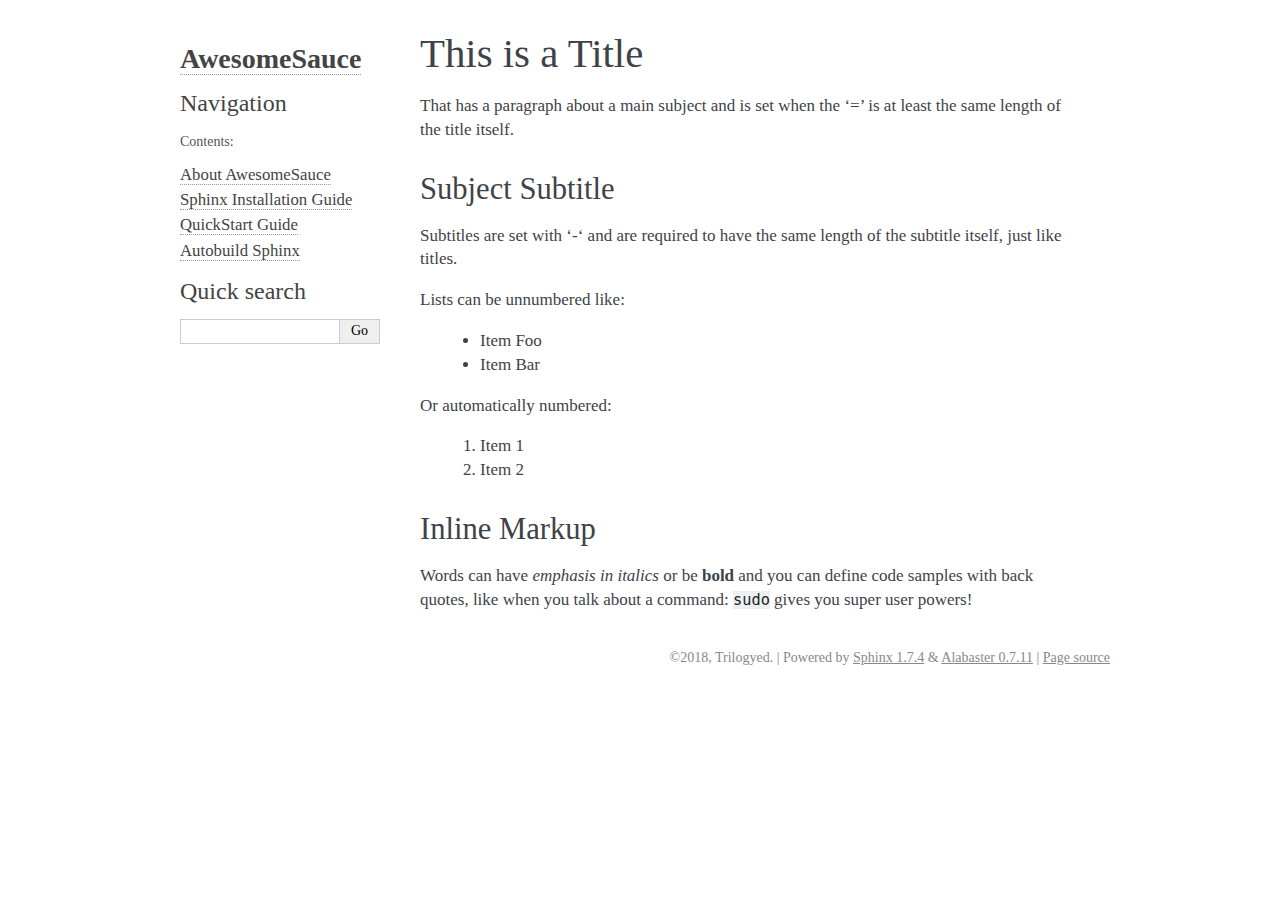
==== _build/html/example.html @ b3349e6d "Switched back to alabster theme" ====
<!DOCTYPE html PUBLIC "-//W3C//DTD XHTML 1.0 Transitional//EN"
  "http://www.w3.org/TR/xhtml1/DTD/xhtml1-transitional.dtd">

<html xmlns="http://www.w3.org/1999/xhtml">
  <head>
    <meta http-equiv="X-UA-Compatible" content="IE=Edge" />
    <meta http-equiv="Content-Type" content="text/html; charset=utf-8" />
    <title>This is a Title &#8212; AwesomeSauce 1.0.0 documentation</title>
    <link rel="stylesheet" href="_static/alabaster.css" type="text/css" />
    <link rel="stylesheet" href="_static/pygments.css" type="text/css" />
    <script type="text/javascript" src="_static/documentation_options.js"></script>
    <script type="text/javascript" src="_static/jquery.js"></script>
    <script type="text/javascript" src="_static/underscore.js"></script>
    <script type="text/javascript" src="_static/doctools.js"></script>
    <link rel="index" title="Index" href="genindex.html" />
    <link rel="search" title="Search" href="search.html" />
   
  <link rel="stylesheet" href="_static/custom.css" type="text/css" />
  
  
  <meta name="viewport" content="width=device-width, initial-scale=0.9, maximum-scale=0.9" />

  </head><body>
  

    <div class="document">
      <div class="documentwrapper">
        <div class="bodywrapper">
          

          <div class="body" role="main">
            
  <div class="section" id="this-is-a-title">
<h1>This is a Title<a class="headerlink" href="#this-is-a-title" title="Permalink to this headline">¶</a></h1>
<p>That has a paragraph about a main subject and is set when the ‘=’
is at least the same length of the title itself.</p>
<div class="section" id="subject-subtitle">
<h2>Subject Subtitle<a class="headerlink" href="#subject-subtitle" title="Permalink to this headline">¶</a></h2>
<p>Subtitles are set with ‘-‘ and are required to have the same length
of the subtitle itself, just like titles.</p>
<p>Lists can be unnumbered like:</p>
<blockquote>
<div><ul class="simple">
<li>Item Foo</li>
<li>Item Bar</li>
</ul>
</div></blockquote>
<p>Or automatically numbered:</p>
<blockquote>
<div><ol class="arabic simple">
<li>Item 1</li>
<li>Item 2</li>
</ol>
</div></blockquote>
</div>
<div class="section" id="inline-markup">
<h2>Inline Markup<a class="headerlink" href="#inline-markup" title="Permalink to this headline">¶</a></h2>
<p>Words can have <em>emphasis in italics</em> or be <strong>bold</strong> and you can define
code samples with back quotes, like when you talk about a command: <code class="docutils literal notranslate"><span class="pre">sudo</span></code>
gives you super user powers!</p>
</div>
</div>


          </div>
          
        </div>
      </div>
      <div class="sphinxsidebar" role="navigation" aria-label="main navigation">
        <div class="sphinxsidebarwrapper">
<h1 class="logo"><a href="index.html">AwesomeSauce</a></h1>








<h3>Navigation</h3>
<p class="caption"><span class="caption-text">Contents:</span></p>
<ul>
<li class="toctree-l1"><a class="reference internal" href="README.html">About AwesomeSauce</a></li>
<li class="toctree-l1"><a class="reference internal" href="usage/installation.html">Sphinx Installation Guide</a></li>
<li class="toctree-l1"><a class="reference internal" href="usage/quickstart.html">QuickStart Guide</a></li>
<li class="toctree-l1"><a class="reference internal" href="usage/autobuild.html">Autobuild Sphinx</a></li>
</ul>

<div class="relations">
<h3>Related Topics</h3>
<ul>
  <li><a href="index.html">Documentation overview</a><ul>
  </ul></li>
</ul>
</div>
<div id="searchbox" style="display: none" role="search">
  <h3>Quick search</h3>
    <div class="searchformwrapper">
    <form class="search" action="search.html" method="get">
      <input type="text" name="q" />
      <input type="submit" value="Go" />
      <input type="hidden" name="check_keywords" value="yes" />
      <input type="hidden" name="area" value="default" />
    </form>
    </div>
</div>
<script type="text/javascript">$('#searchbox').show(0);</script>
        </div>
      </div>
      <div class="clearer"></div>
    </div>
    <div class="footer">
      &copy;2018, Trilogyed.
      
      |
      Powered by <a href="http://sphinx-doc.org/">Sphinx 1.7.4</a>
      &amp; <a href="https://github.com/bitprophet/alabaster">Alabaster 0.7.11</a>
      
      |
      <a href="_sources/example.rst.txt"
          rel="nofollow">Page source</a>
    </div>

    

    
  </body>
</html>
---- _build/html/_static/alabaster.css ----
@import url("basic.css");

/* -- page layout ----------------------------------------------------------- */

body {
    font-family: Georgia, serif;
    font-size: 17px;
    background-color: #fff;
    color: #000;
    margin: 0;
    padding: 0;
}


div.document {
    width: 940px;
    margin: 30px auto 0 auto;
}

div.documentwrapper {
    float: left;
    width: 100%;
}

div.bodywrapper {
    margin: 0 0 0 220px;
}

div.sphinxsidebar {
    width: 220px;
    font-size: 14px;
    line-height: 1.5;
}

hr {
    border: 1px solid #B1B4B6;
}

div.body {
    background-color: #fff;
    color: #3E4349;
    padding: 0 30px 0 30px;
}

div.body > .section {
    text-align: left;
}

div.footer {
    width: 940px;
    margin: 20px auto 30px auto;
    font-size: 14px;
    color: #888;
    text-align: right;
}

div.footer a {
    color: #888;
}

p.caption {
    font-family: inherit;
    font-size: inherit;
}


div.relations {
    display: none;
}


div.sphinxsidebar a {
    color: #444;
    text-decoration: none;
    border-bottom: 1px dotted #999;
}

div.sphinxsidebar a:hover {
    border-bottom: 1px solid #999;
}

div.sphinxsidebarwrapper {
    padding: 18px 10px;
}

div.sphinxsidebarwrapper p.logo {
    padding: 0;
    margin: -10px 0 0 0px;
    text-align: center;
}

div.sphinxsidebarwrapper h1.logo {
    margin-top: -10px;
    text-align: center;
    margin-bottom: 5px;
    text-align: left;
}

div.sphinxsidebarwrapper h1.logo-name {
    margin-top: 0px;
}

div.sphinxsidebarwrapper p.blurb {
    margin-top: 0;
    font-style: normal;
}

div.sphinxsidebar h3,
div.sphinxsidebar h4 {
    font-family: Georgia, serif;
    color: #444;
    font-size: 24px;
    font-weight: normal;
    margin: 0 0 5px 0;
    padding: 0;
}

div.sphinxsidebar h4 {
    font-size: 20px;
}

div.sphinxsidebar h3 a {
    color: #444;
}

div.sphinxsidebar p.logo a,
div.sphinxsidebar h3 a,
div.sphinxsidebar p.logo a:hover,
div.sphinxsidebar h3 a:hover {
    border: none;
}

div.sphinxsidebar p {
    color: #555;
    margin: 10px 0;
}

div.sphinxsidebar ul {
    margin: 10px 0;
    padding: 0;
    color: #000;
}

div.sphinxsidebar ul li.toctree-l1 > a {
    font-size: 120%;
}

div.sphinxsidebar ul li.toctree-l2 > a {
    font-size: 110%;
}

div.sphinxsidebar input {
    border: 1px solid #CCC;
    font-family: Georgia, serif;
    font-size: 1em;
}

div.sphinxsidebar hr {
    border: none;
    height: 1px;
    color: #AAA;
    background: #AAA;

    text-align: left;
    margin-left: 0;
    width: 50%;
}

/* -- body styles ----------------------------------------------------------- */

a {
    color: #004B6B;
    text-decoration: underline;
}

a:hover {
    color: #6D4100;
    text-decoration: underline;
}

div.body h1,
div.body h2,
div.body h3,
div.body h4,
div.body h5,
div.body h6 {
    font-family: Georgia, serif;
    font-weight: normal;
    margin: 30px 0px 10px 0px;
    padding: 0;
}

div.body h1 { margin-top: 0; padding-top: 0; font-size: 240%; }
div.body h2 { font-size: 180%; }
div.body h3 { font-size: 150%; }
div.body h4 { font-size: 130%; }
div.body h5 { font-size: 100%; }
div.body h6 { font-size: 100%; }

a.headerlink {
    color: #DDD;
    padding: 0 4px;
    text-decoration: none;
}

a.headerlink:hover {
    color: #444;
    background: #EAEAEA;
}

div.body p, div.body dd, div.body li {
    line-height: 1.4em;
}

div.admonition {
    margin: 20px 0px;
    padding: 10px 30px;
    background-color: #EEE;
    border: 1px solid #CCC;
}

div.admonition tt.xref, div.admonition code.xref, div.admonition a tt {
    background-color: #FBFBFB;
    border-bottom: 1px solid #fafafa;
}

div.admonition p.admonition-title {
    font-family: Georgia, serif;
    font-weight: normal;
    font-size: 24px;
    margin: 0 0 10px 0;
    padding: 0;
    line-height: 1;
}

div.admonition p.last {
    margin-bottom: 0;
}

div.highlight {
    background-color: #fff;
}

dt:target, .highlight {
    background: #FAF3E8;
}

div.warning {
    background-color: #FCC;
    border: 1px solid #FAA;
}

div.danger {
    background-color: #FCC;
    border: 1px solid #FAA;
    -moz-box-shadow: 2px 2px 4px #D52C2C;
    -webkit-box-shadow: 2px 2px 4px #D52C2C;
    box-shadow: 2px 2px 4px #D52C2C;
}

div.error {
    background-color: #FCC;
    border: 1px solid #FAA;
    -moz-box-shadow: 2px 2px 4px #D52C2C;
    -webkit-box-shadow: 2px 2px 4px #D52C2C;
    box-shadow: 2px 2px 4px #D52C2C;
}

div.caution {
    background-color: #FCC;
    border: 1px solid #FAA;
}

div.attention {
    background-color: #FCC;
    border: 1px solid #FAA;
}

div.important {
    background-color: #EEE;
    border: 1px solid #CCC;
}

div.note {
    background-color: #EEE;
    border: 1px solid #CCC;
}

div.tip {
    background-color: #EEE;
    border: 1px solid #CCC;
}

div.hint {
    background-color: #EEE;
    border: 1px solid #CCC;
}

div.seealso {
    background-color: #EEE;
    border: 1px solid #CCC;
}

div.topic {
    background-color: #EEE;
}

p.admonition-title {
    display: inline;
}

p.admonition-title:after {
    content: ":";
}

pre, tt, code {
    font-family: 'Consolas', 'Menlo', 'Deja Vu Sans Mono', 'Bitstream Vera Sans Mono', monospace;
    font-size: 0.9em;
}

.hll {
    background-color: #FFC;
    margin: 0 -12px;
    padding: 0 12px;
    display: block;
}

img.screenshot {
}

tt.descname, tt.descclassname, code.descname, code.descclassname {
    font-size: 0.95em;
}

tt.descname, code.descname {
    padding-right: 0.08em;
}

img.screenshot {
    -moz-box-shadow: 2px 2px 4px #EEE;
    -webkit-box-shadow: 2px 2px 4px #EEE;
    box-shadow: 2px 2px 4px #EEE;
}

table.docutils {
    border: 1px solid #888;
    -moz-box-shadow: 2px 2px 4px #EEE;
    -webkit-box-shadow: 2px 2px 4px #EEE;
    box-shadow: 2px 2px 4px #EEE;
}

table.docutils td, table.docutils th {
    border: 1px solid #888;
    padding: 0.25em 0.7em;
}

table.field-list, table.footnote {
    border: none;
    -moz-box-shadow: none;
    -webkit-box-shadow: none;
    box-shadow: none;
}

table.footnote {
    margin: 15px 0;
    width: 100%;
    border: 1px solid #EEE;
    background: #FDFDFD;
    font-size: 0.9em;
}

table.footnote + table.footnote {
    margin-top: -15px;
    border-top: none;
}

table.field-list th {
    padding: 0 0.8em 0 0;
}

table.field-list td {
    padding: 0;
}

table.field-list p {
    margin-bottom: 0.8em;
}

/* Cloned from
 * https://github.com/sphinx-doc/sphinx/commit/ef60dbfce09286b20b7385333d63a60321784e68
 */
.field-name {
    -moz-hyphens: manual;
    -ms-hyphens: manual;
    -webkit-hyphens: manual;
    hyphens: manual;
}

table.footnote td.label {
    width: .1px;
    padding: 0.3em 0 0.3em 0.5em;
}

table.footnote td {
    padding: 0.3em 0.5em;
}

dl {
    margin: 0;
    padding: 0;
}

dl dd {
    margin-left: 30px;
}

blockquote {
    margin: 0 0 0 30px;
    padding: 0;
}

ul, ol {
    /* Matches the 30px from the narrow-screen "li > ul" selector below */
    margin: 10px 0 10px 30px;
    padding: 0;
}

pre {
    background: #EEE;
    padding: 7px 30px;
    margin: 15px 0px;
    line-height: 1.3em;
}

div.viewcode-block:target {
    background: #ffd;
}

dl pre, blockquote pre, li pre {
    margin-left: 0;
    padding-left: 30px;
}

tt, code {
    background-color: #ecf0f3;
    color: #222;
    /* padding: 1px 2px; */
}

tt.xref, code.xref, a tt {
    background-color: #FBFBFB;
    border-bottom: 1px solid #fff;
}

a.reference {
    text-decoration: none;
    border-bottom: 1px dotted #004B6B;
}

/* Don't put an underline on images */
a.image-reference, a.image-reference:hover {
    border-bottom: none;
}

a.reference:hover {
    border-bottom: 1px solid #6D4100;
}

a.footnote-reference {
    text-decoration: none;
    font-size: 0.7em;
    vertical-align: top;
    border-bottom: 1px dotted #004B6B;
}

a.footnote-reference:hover {
    border-bottom: 1px solid #6D4100;
}

a:hover tt, a:hover code {
    background: #EEE;
}


@media screen and (max-width: 870px) {

    div.sphinxsidebar {
    	display: none;
    }

    div.document {
       width: 100%;

    }

    div.documentwrapper {
    	margin-left: 0;
    	margin-top: 0;
    	margin-right: 0;
    	margin-bottom: 0;
    }

    div.bodywrapper {
    	margin-top: 0;
    	margin-right: 0;
    	margin-bottom: 0;
    	margin-left: 0;
    }

    ul {
    	margin-left: 0;
    }

	li > ul {
        /* Matches the 30px from the "ul, ol" selector above */
		margin-left: 30px;
	}

    .document {
    	width: auto;
    }

    .footer {
    	width: auto;
    }

    .bodywrapper {
    	margin: 0;
    }

    .footer {
    	width: auto;
    }

    .github {
        display: none;
    }



}



@media screen and (max-width: 875px) {

    body {
        margin: 0;
        padding: 20px 30px;
    }

    div.documentwrapper {
        float: none;
        background: #fff;
    }

    div.sphinxsidebar {
        display: block;
        float: none;
        width: 102.5%;
        margin: 50px -30px -20px -30px;
        padding: 10px 20px;
        background: #333;
        color: #FFF;
    }

    div.sphinxsidebar h3, div.sphinxsidebar h4, div.sphinxsidebar p,
    div.sphinxsidebar h3 a {
        color: #fff;
    }

    div.sphinxsidebar a {
        color: #AAA;
    }

    div.sphinxsidebar p.logo {
        display: none;
    }

    div.document {
        width: 100%;
        margin: 0;
    }

    div.footer {
        display: none;
    }

    div.bodywrapper {
        margin: 0;
    }

    div.body {
        min-height: 0;
        padding: 0;
    }

    .rtd_doc_footer {
        display: none;
    }

    .document {
        width: auto;
    }

    .footer {
        width: auto;
    }

    .footer {
        width: auto;
    }

    .github {
        display: none;
    }
}


/* misc. */

.revsys-inline {
    display: none!important;
}

/* Make nested-list/multi-paragraph items look better in Releases changelog
 * pages. Without this, docutils' magical list fuckery causes inconsistent
 * formatting between different release sub-lists.
 */
div#changelog > div.section > ul > li > p:only-child {
    margin-bottom: 0;
}

/* Hide fugly table cell borders in ..bibliography:: directive output */
table.docutils.citation, table.docutils.citation td, table.docutils.citation th {
  border: none;
  /* Below needed in some edge cases; if not applied, bottom shadows appear */
  -moz-box-shadow: none;
  -webkit-box-shadow: none;
  box-shadow: none;
}


/* relbar */

.related {
    line-height: 30px;
    width: 100%;
    font-size: 0.9rem;
}

.related.top {
    border-bottom: 1px solid #EEE;
    margin-bottom: 20px;
}

.related.bottom {
    border-top: 1px solid #EEE;
}

.related ul {
    padding: 0;
    margin: 0;
    list-style: none;
}

.related li {
    display: inline;
}

nav#rellinks {
    float: right;
}

nav#rellinks li+li:before {
    content: "|";
}

nav#breadcrumbs li+li:before {
    content: "\00BB";
}

/* Hide certain items when printing */
@media print {
    div.related {
        display: none;
    }
}
---- _build/html/_static/pygments.css ----
.highlight .hll { background-color: #ffffcc }
.highlight  { background: #eeffcc; }
.highlight .c { color: #408090; font-style: italic } /* Comment */
.highlight .err { border: 1px solid #FF0000 } /* Error */
.highlight .k { color: #007020; font-weight: bold } /* Keyword */
.highlight .o { color: #666666 } /* Operator */
.highlight .ch { color: #408090; font-style: italic } /* Comment.Hashbang */
.highlight .cm { color: #408090; font-style: italic } /* Comment.Multiline */
.highlight .cp { color: #007020 } /* Comment.Preproc */
.highlight .cpf { color: #408090; font-style: italic } /* Comment.PreprocFile */
.highlight .c1 { color: #408090; font-style: italic } /* Comment.Single */
.highlight .cs { color: #408090; background-color: #fff0f0 } /* Comment.Special */
.highlight .gd { color: #A00000 } /* Generic.Deleted */
.highlight .ge { font-style: italic } /* Generic.Emph */
.highlight .gr { color: #FF0000 } /* Generic.Error */
.highlight .gh { color: #000080; font-weight: bold } /* Generic.Heading */
.highlight .gi { color: #00A000 } /* Generic.Inserted */
.highlight .go { color: #333333 } /* Generic.Output */
.highlight .gp { color: #c65d09; font-weight: bold } /* Generic.Prompt */
.highlight .gs { font-weight: bold } /* Generic.Strong */
.highlight .gu { color: #800080; font-weight: bold } /* Generic.Subheading */
.highlight .gt { color: #0044DD } /* Generic.Traceback */
.highlight .kc { color: #007020; font-weight: bold } /* Keyword.Constant */
.highlight .kd { color: #007020; font-weight: bold } /* Keyword.Declaration */
.highlight .kn { color: #007020; font-weight: bold } /* Keyword.Namespace */
.highlight .kp { color: #007020 } /* Keyword.Pseudo */
.highlight .kr { color: #007020; font-weight: bold } /* Keyword.Reserved */
.highlight .kt { color: #902000 } /* Keyword.Type */
.highlight .m { color: #208050 } /* Literal.Number */
.highlight .s { color: #4070a0 } /* Literal.String */
.highlight .na { color: #4070a0 } /* Name.Attribute */
.highlight .nb { color: #007020 } /* Name.Builtin */
.highlight .nc { color: #0e84b5; font-weight: bold } /* Name.Class */
.highlight .no { color: #60add5 } /* Name.Constant */
.highlight .nd { color: #555555; font-weight: bold } /* Name.Decorator */
.highlight .ni { color: #d55537; font-weight: bold } /* Name.Entity */
.highlight .ne { color: #007020 } /* Name.Exception */
.highlight .nf { color: #06287e } /* Name.Function */
.highlight .nl { color: #002070; font-weight: bold } /* Name.Label */
.highlight .nn { color: #0e84b5; font-weight: bold } /* Name.Namespace */
.highlight .nt { color: #062873; font-weight: bold } /* Name.Tag */
.highlight .nv { color: #bb60d5 } /* Name.Variable */
.highlight .ow { color: #007020; font-weight: bold } /* Operator.Word */
.highlight .w { color: #bbbbbb } /* Text.Whitespace */
.highlight .mb { color: #208050 } /* Literal.Number.Bin */
.highlight .mf { color: #208050 } /* Literal.Number.Float */
.highlight .mh { color: #208050 } /* Literal.Number.Hex */
.highlight .mi { color: #208050 } /* Literal.Number.Integer */
.highlight .mo { color: #208050 } /* Literal.Number.Oct */
.highlight .sa { color: #4070a0 } /* Literal.String.Affix */
.highlight .sb { color: #4070a0 } /* Literal.String.Backtick */
.highlight .sc { color: #4070a0 } /* Literal.String.Char */
.highlight .dl { color: #4070a0 } /* Literal.String.Delimiter */
.highlight .sd { color: #4070a0; font-style: italic } /* Literal.String.Doc */
.highlight .s2 { color: #4070a0 } /* Literal.String.Double */
.highlight .se { color: #4070a0; font-weight: bold } /* Literal.String.Escape */
.highlight .sh { color: #4070a0 } /* Literal.String.Heredoc */
.highlight .si { color: #70a0d0; font-style: italic } /* Literal.String.Interpol */
.highlight .sx { color: #c65d09 } /* Literal.String.Other */
.highlight .sr { color: #235388 } /* Literal.String.Regex */
.highlight .s1 { color: #4070a0 } /* Literal.String.Single */
.highlight .ss { color: #517918 } /* Literal.String.Symbol */
.highlight .bp { color: #007020 } /* Name.Builtin.Pseudo */
.highlight .fm { color: #06287e } /* Name.Function.Magic */
.highlight .vc { color: #bb60d5 } /* Name.Variable.Class */
.highlight .vg { color: #bb60d5 } /* Name.Variable.Global */
.highlight .vi { color: #bb60d5 } /* Name.Variable.Instance */
.highlight .vm { color: #bb60d5 } /* Name.Variable.Magic */
.highlight .il { color: #208050 } /* Literal.Number.Integer.Long */
---- _build/html/_static/custom.css ----
/* This file intentionally left blank. */
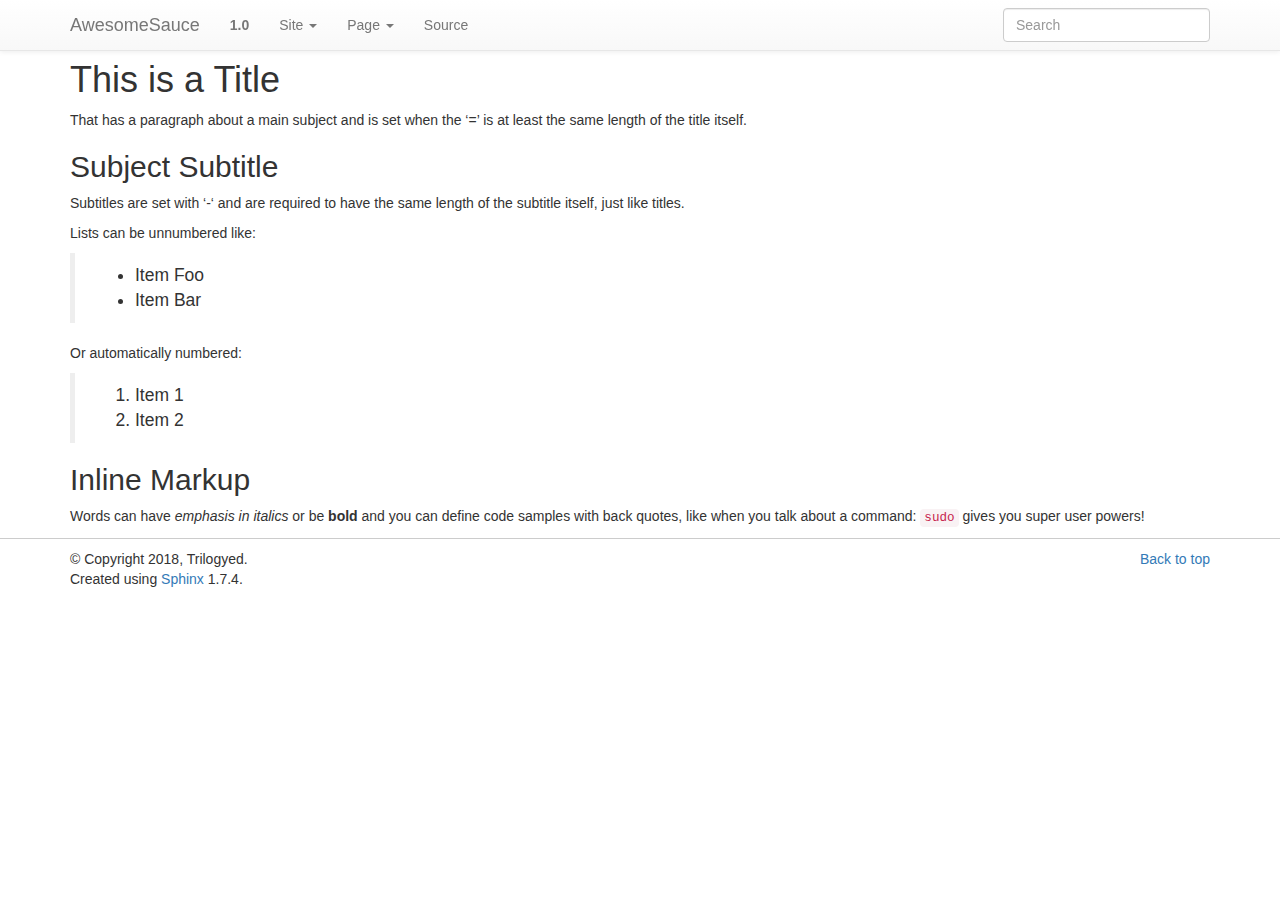
==== commit af9c4ce5: "Switched to bootstrap theme" ====
--- a/_build/html/example.html
+++ b/_build/html/example.html
@@ -1,36 +1,118 @@
-
-<!DOCTYPE html PUBLIC "-//W3C//DTD XHTML 1.0 Transitional//EN"
-  "http://www.w3.org/TR/xhtml1/DTD/xhtml1-transitional.dtd">
+<!DOCTYPE html>
 
 <html xmlns="http://www.w3.org/1999/xhtml">
   <head>
     <meta http-equiv="X-UA-Compatible" content="IE=Edge" />
     <meta http-equiv="Content-Type" content="text/html; charset=utf-8" />
     <title>This is a Title &#8212; AwesomeSauce 1.0.0 documentation</title>
-    <link rel="stylesheet" href="_static/alabaster.css" type="text/css" />
+    <link rel="stylesheet" href="_static/bootstrap-sphinx.css" type="text/css" />
     <link rel="stylesheet" href="_static/pygments.css" type="text/css" />
     <script type="text/javascript" src="_static/documentation_options.js"></script>
     <script type="text/javascript" src="_static/jquery.js"></script>
     <script type="text/javascript" src="_static/underscore.js"></script>
     <script type="text/javascript" src="_static/doctools.js"></script>
+    <script type="text/javascript" src="_static/js/jquery-1.11.0.min.js"></script>
+    <script type="text/javascript" src="_static/js/jquery-fix.js"></script>
+    <script type="text/javascript" src="_static/bootstrap-3.3.7/js/bootstrap.min.js"></script>
+    <script type="text/javascript" src="_static/bootstrap-sphinx.js"></script>
     <link rel="index" title="Index" href="genindex.html" />
     <link rel="search" title="Search" href="search.html" />
-   
-  <link rel="stylesheet" href="_static/custom.css" type="text/css" />
-  
-  
-  <meta name="viewport" content="width=device-width, initial-scale=0.9, maximum-scale=0.9" />
+<meta charset='utf-8'>
+<meta http-equiv='X-UA-Compatible' content='IE=edge,chrome=1'>
+<meta name='viewport' content='width=device-width, initial-scale=1.0, maximum-scale=1'>
+<meta name="apple-mobile-web-app-capable" content="yes">
 
   </head><body>
-  
 
-    <div class="document">
-      <div class="documentwrapper">
-        <div class="bodywrapper">
+  <div id="navbar" class="navbar navbar-default navbar-fixed-top">
+    <div class="container">
+      <div class="navbar-header">
+        <!-- .btn-navbar is used as the toggle for collapsed navbar content -->
+        <button type="button" class="navbar-toggle" data-toggle="collapse" data-target=".nav-collapse">
+          <span class="icon-bar"></span>
+          <span class="icon-bar"></span>
+          <span class="icon-bar"></span>
+        </button>
+        <a class="navbar-brand" href="index.html">
+          AwesomeSauce</a>
+        <span class="navbar-text navbar-version pull-left"><b>1.0</b></span>
+      </div>
+
+        <div class="collapse navbar-collapse nav-collapse">
+          <ul class="nav navbar-nav">
+            
+            
+              <li class="dropdown globaltoc-container">
+  <a role="button"
+     id="dLabelGlobalToc"
+     data-toggle="dropdown"
+     data-target="#"
+     href="index.html">Site <b class="caret"></b></a>
+  <ul class="dropdown-menu globaltoc"
+      role="menu"
+      aria-labelledby="dLabelGlobalToc"><p class="caption"><span class="caption-text">Contents:</span></p>
+<ul>
+<li class="toctree-l1"><a class="reference internal" href="README.html">About AwesomeSauce</a></li>
+<li class="toctree-l1"><a class="reference internal" href="usage/installation.html">Sphinx Installation Guide</a></li>
+<li class="toctree-l1"><a class="reference internal" href="usage/quickstart.html">QuickStart Guide</a></li>
+<li class="toctree-l1"><a class="reference internal" href="usage/autobuild.html">Autobuild Sphinx</a></li>
+</ul>
+</ul>
+</li>
+              
+                <li class="dropdown">
+  <a role="button"
+     id="dLabelLocalToc"
+     data-toggle="dropdown"
+     data-target="#"
+     href="#">Page <b class="caret"></b></a>
+  <ul class="dropdown-menu localtoc"
+      role="menu"
+      aria-labelledby="dLabelLocalToc"><ul>
+<li><a class="reference internal" href="#">This is a Title</a><ul>
+<li><a class="reference internal" href="#subject-subtitle">Subject Subtitle</a></li>
+<li><a class="reference internal" href="#inline-markup">Inline Markup</a></li>
+</ul>
+</li>
+</ul>
+</ul>
+</li>
+              
+            
+            
+              
+                
+              
+            
+            
+            
+            
+              <li class="hidden-sm">
+<div id="sourcelink">
+  <a href="_sources/example.rst.txt"
+     rel="nofollow">Source</a>
+</div></li>
+            
+          </ul>
+
           
+            
+<form class="navbar-form navbar-right" action="search.html" method="get">
+ <div class="form-group">
+  <input type="text" name="q" class="form-control" placeholder="Search" />
+ </div>
+  <input type="hidden" name="check_keywords" value="yes" />
+  <input type="hidden" name="area" value="default" />
+</form>
+          
+        </div>
+    </div>
+  </div>
 
-          <div class="body" role="main">
-            
+<div class="container">
+  <div class="row">
+    <div class="col-md-12 content">
+      
   <div class="section" id="this-is-a-title">
 <h1>This is a Title<a class="headerlink" href="#this-is-a-title" title="Permalink to this headline">¶</a></h1>
 <p>That has a paragraph about a main subject and is set when the ‘=’
@@ -63,67 +145,21 @@
 </div>
 
 
-          </div>
-          
-        </div>
-      </div>
-      <div class="sphinxsidebar" role="navigation" aria-label="main navigation">
-        <div class="sphinxsidebarwrapper">
-<h1 class="logo"><a href="index.html">AwesomeSauce</a></h1>
-
-
-
-
-
-
-
-
-<h3>Navigation</h3>
-<p class="caption"><span class="caption-text">Contents:</span></p>
-<ul>
-<li class="toctree-l1"><a class="reference internal" href="README.html">About AwesomeSauce</a></li>
-<li class="toctree-l1"><a class="reference internal" href="usage/installation.html">Sphinx Installation Guide</a></li>
-<li class="toctree-l1"><a class="reference internal" href="usage/quickstart.html">QuickStart Guide</a></li>
-<li class="toctree-l1"><a class="reference internal" href="usage/autobuild.html">Autobuild Sphinx</a></li>
-</ul>
-
-<div class="relations">
-<h3>Related Topics</h3>
-<ul>
-  <li><a href="index.html">Documentation overview</a><ul>
-  </ul></li>
-</ul>
+    </div>
+      
+  </div>
 </div>
-<div id="searchbox" style="display: none" role="search">
-  <h3>Quick search</h3>
-    <div class="searchformwrapper">
-    <form class="search" action="search.html" method="get">
-      <input type="text" name="q" />
-      <input type="submit" value="Go" />
-      <input type="hidden" name="check_keywords" value="yes" />
-      <input type="hidden" name="area" value="default" />
-    </form>
-    </div>
-</div>
-<script type="text/javascript">$('#searchbox').show(0);</script>
-        </div>
-      </div>
-      <div class="clearer"></div>
-    </div>
-    <div class="footer">
-      &copy;2018, Trilogyed.
+<footer class="footer">
+  <div class="container">
+    <p class="pull-right">
+      <a href="#">Back to top</a>
       
-      |
-      Powered by <a href="http://sphinx-doc.org/">Sphinx 1.7.4</a>
-      &amp; <a href="https://github.com/bitprophet/alabaster">Alabaster 0.7.11</a>
-      
-      |
-      <a href="_sources/example.rst.txt"
-          rel="nofollow">Page source</a>
-    </div>
-
-    
-
-    
+    </p>
+    <p>
+        &copy; Copyright 2018, Trilogyed.<br/>
+      Created using <a href="http://sphinx-doc.org/">Sphinx</a> 1.7.4.<br/>
+    </p>
+  </div>
+</footer>
   </body>
 </html>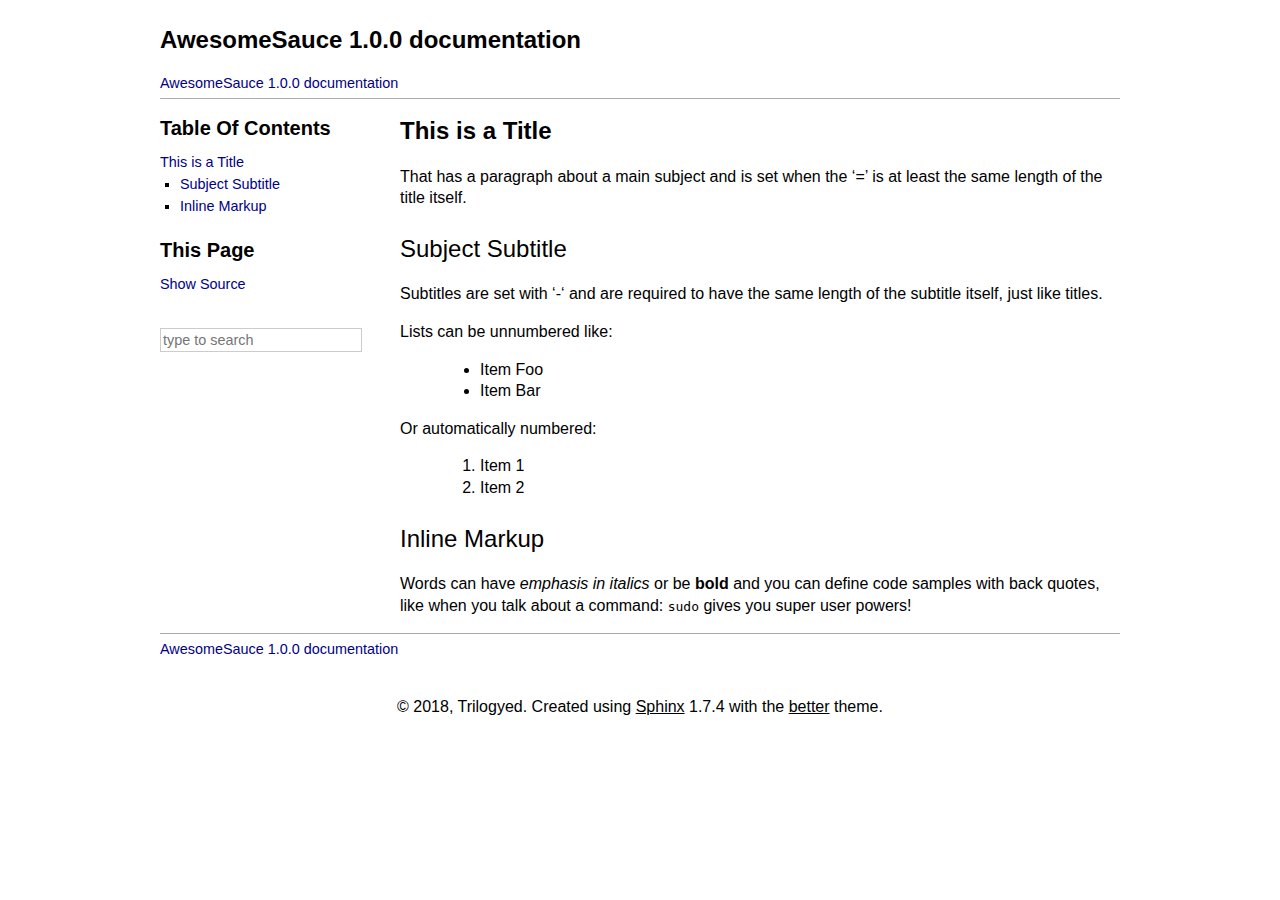
==== commit d9c88a2b: "Changed theme to Better-Sphinx-Theme" ====
--- a/_build/html/example.html
+++ b/_build/html/example.html
@@ -1,118 +1,42 @@
-<!DOCTYPE html>
+
+<!DOCTYPE html PUBLIC "-//W3C//DTD XHTML 1.0 Transitional//EN"
+  "http://www.w3.org/TR/xhtml1/DTD/xhtml1-transitional.dtd">
 
 <html xmlns="http://www.w3.org/1999/xhtml">
   <head>
     <meta http-equiv="X-UA-Compatible" content="IE=Edge" />
     <meta http-equiv="Content-Type" content="text/html; charset=utf-8" />
     <title>This is a Title &#8212; AwesomeSauce 1.0.0 documentation</title>
-    <link rel="stylesheet" href="_static/bootstrap-sphinx.css" type="text/css" />
+    <link rel="stylesheet" href="_static/better.css" type="text/css" />
     <link rel="stylesheet" href="_static/pygments.css" type="text/css" />
     <script type="text/javascript" src="_static/documentation_options.js"></script>
     <script type="text/javascript" src="_static/jquery.js"></script>
     <script type="text/javascript" src="_static/underscore.js"></script>
     <script type="text/javascript" src="_static/doctools.js"></script>
-    <script type="text/javascript" src="_static/js/jquery-1.11.0.min.js"></script>
-    <script type="text/javascript" src="_static/js/jquery-fix.js"></script>
-    <script type="text/javascript" src="_static/bootstrap-3.3.7/js/bootstrap.min.js"></script>
-    <script type="text/javascript" src="_static/bootstrap-sphinx.js"></script>
     <link rel="index" title="Index" href="genindex.html" />
     <link rel="search" title="Search" href="search.html" />
-<meta charset='utf-8'>
-<meta http-equiv='X-UA-Compatible' content='IE=edge,chrome=1'>
-<meta name='viewport' content='width=device-width, initial-scale=1.0, maximum-scale=1'>
-<meta name="apple-mobile-web-app-capable" content="yes">
+  <meta name="viewport" content="width=device-width, initial-scale=1, maximum-scale=1">
+  </head><body>
+    <header id="pageheader"><h1><a href="index.html ">
+        AwesomeSauce 1.0.0 documentation
+    </a></h1></header>
+  <div class="related top">
+  <nav id="rellinks">
+    <ul>
+    </ul>
+  </nav>
+  <nav id="breadcrumbs">
+    <ul>
+      <li><a href="index.html">AwesomeSauce 1.0.0 documentation</a></li> 
+    </ul>
+  </nav>
+  </div>  
 
-  </head><body>
-
-  <div id="navbar" class="navbar navbar-default navbar-fixed-top">
-    <div class="container">
-      <div class="navbar-header">
-        <!-- .btn-navbar is used as the toggle for collapsed navbar content -->
-        <button type="button" class="navbar-toggle" data-toggle="collapse" data-target=".nav-collapse">
-          <span class="icon-bar"></span>
-          <span class="icon-bar"></span>
-          <span class="icon-bar"></span>
-        </button>
-        <a class="navbar-brand" href="index.html">
-          AwesomeSauce</a>
-        <span class="navbar-text navbar-version pull-left"><b>1.0</b></span>
-      </div>
-
-        <div class="collapse navbar-collapse nav-collapse">
-          <ul class="nav navbar-nav">
+    <div class="document">
+      <div class="documentwrapper">
+        <div class="bodywrapper">
+          <div class="body" role="main">
             
-            
-              <li class="dropdown globaltoc-container">
-  <a role="button"
-     id="dLabelGlobalToc"
-     data-toggle="dropdown"
-     data-target="#"
-     href="index.html">Site <b class="caret"></b></a>
-  <ul class="dropdown-menu globaltoc"
-      role="menu"
-      aria-labelledby="dLabelGlobalToc"><p class="caption"><span class="caption-text">Contents:</span></p>
-<ul>
-<li class="toctree-l1"><a class="reference internal" href="README.html">About AwesomeSauce</a></li>
-<li class="toctree-l1"><a class="reference internal" href="usage/installation.html">Sphinx Installation Guide</a></li>
-<li class="toctree-l1"><a class="reference internal" href="usage/quickstart.html">QuickStart Guide</a></li>
-<li class="toctree-l1"><a class="reference internal" href="usage/autobuild.html">Autobuild Sphinx</a></li>
-</ul>
-</ul>
-</li>
-              
-                <li class="dropdown">
-  <a role="button"
-     id="dLabelLocalToc"
-     data-toggle="dropdown"
-     data-target="#"
-     href="#">Page <b class="caret"></b></a>
-  <ul class="dropdown-menu localtoc"
-      role="menu"
-      aria-labelledby="dLabelLocalToc"><ul>
-<li><a class="reference internal" href="#">This is a Title</a><ul>
-<li><a class="reference internal" href="#subject-subtitle">Subject Subtitle</a></li>
-<li><a class="reference internal" href="#inline-markup">Inline Markup</a></li>
-</ul>
-</li>
-</ul>
-</ul>
-</li>
-              
-            
-            
-              
-                
-              
-            
-            
-            
-            
-              <li class="hidden-sm">
-<div id="sourcelink">
-  <a href="_sources/example.rst.txt"
-     rel="nofollow">Source</a>
-</div></li>
-            
-          </ul>
-
-          
-            
-<form class="navbar-form navbar-right" action="search.html" method="get">
- <div class="form-group">
-  <input type="text" name="q" class="form-control" placeholder="Search" />
- </div>
-  <input type="hidden" name="check_keywords" value="yes" />
-  <input type="hidden" name="area" value="default" />
-</form>
-          
-        </div>
-    </div>
-  </div>
-
-<div class="container">
-  <div class="row">
-    <div class="col-md-12 content">
-      
   <div class="section" id="this-is-a-title">
 <h1>This is a Title<a class="headerlink" href="#this-is-a-title" title="Permalink to this headline">¶</a></h1>
 <p>That has a paragraph about a main subject and is set when the ‘=’
@@ -145,21 +69,57 @@
 </div>
 
 
+          </div>
+        </div>
+      </div>
+      <div class="sphinxsidebar" role="navigation" aria-label="main navigation">
+        <div class="sphinxsidebarwrapper">
+  <h3><a href="index.html">Table Of Contents</a></h3>
+  <ul>
+<li><a class="reference internal" href="#">This is a Title</a><ul>
+<li><a class="reference internal" href="#subject-subtitle">Subject Subtitle</a></li>
+<li><a class="reference internal" href="#inline-markup">Inline Markup</a></li>
+</ul>
+</li>
+</ul>
+
+  <div role="note" aria-label="source link">
+    <h3>This Page</h3>
+    <ul class="this-page-menu">
+      <li><a href="_sources/example.rst.txt"
+            rel="nofollow">Show Source</a></li>
+    </ul>
+   </div>
+<form class="search" action="search.html" method="get">
+  <input type="text" name="q"
+   placeholder="type to search" />
+  <input type="hidden" name="check_keywords" value="yes" />
+  <input type="hidden" name="area" value="default" />
+</form>
+<script type="text/javascript">$('#searchbox').show(0);</script>
+        </div>
+      </div>
+      <div class="clearer"></div>
     </div>
-      
+  <div class="related bottom">
+  <nav id="rellinks">
+    <ul>
+    </ul>
+  </nav>
+  <nav id="breadcrumbs">
+    <ul>
+      <li><a href="index.html">AwesomeSauce 1.0.0 documentation</a></li> 
+    </ul>
+  </nav>
   </div>
-</div>
-<footer class="footer">
-  <div class="container">
-    <p class="pull-right">
-      <a href="#">Back to top</a>
-      
-    </p>
-    <p>
-        &copy; Copyright 2018, Trilogyed.<br/>
-      Created using <a href="http://sphinx-doc.org/">Sphinx</a> 1.7.4.<br/>
-    </p>
-  </div>
-</footer>
+  <footer id="pagefooter">&copy; 2018, Trilogyed.
+      Created using <a href="http://sphinx-doc.org/">Sphinx</a>
+      1.7.4
+        with the <a href="http://github.com/irskep/sphinx-better-theme">
+          better</a> theme.
+
+  </footer>
+
+  
   </body>
 </html>--- a/_build/html/_static/better.css
+++ b/_build/html/_static/better.css
@@ -0,0 +1,314 @@
+@import url("better_basic.css");
+
+
+
+
+/* main styles */
+
+body {
+    font-family: "Helvetica Neue", Helvetica, Arial, sans-serif;
+    font-size: 100%;
+    color: #000000;
+    margin: 0;
+    padding: 0;
+    line-height: 135%;
+}
+
+a {
+    color: #008;
+    text-decoration: none;
+}
+
+a:visited {
+    color: #208;
+    text-decoration: none;
+}
+
+a:hover {
+    text-decoration: underline;
+}
+
+a.toc-backref {
+    color: #000000;
+}
+
+p {
+    margin: 1rem 0;
+}
+
+h1, h2, h3, h4, h5, h6 {
+    margin-top: 1em;
+    margin-bottom: 0.5em;
+    color: #000000;
+    line-height: 135%;
+}
+
+.body .section:first-child > :first-child,
+.sphinxsidebarwrapper > :first-child,
+.sphinxsidebar .search:first-child
+{
+    margin-top: 1rem;
+}
+
+h1 { font-size: 1.5rem; font-weight: bold; }
+h2 { font-size: 1.5rem; font-weight: normal; }
+h3 { font-size: 1.25rem; font-weight: bold; }
+h4 { font-size: 1.25rem; font-weight: normal; }
+h5 { font-size: 1rem; font-weight: bold; }
+h6 { font-size: 1rem; font-weight: normal; }
+
+/* page-level layout of containers */
+
+header#pageheader, footer#pagefooter, .related, .document {
+    width: 100%;
+    max-width: 60rem;
+    margin: auto;
+}
+
+.documentwrapper {
+    float: left;
+    width: 100%;
+}
+
+.bodywrapper {
+    margin: 0 0 0 15rem;
+}
+
+footer#pagefooter, footer#pagefooter a {
+    color: #000000;
+}
+
+
+footer#pagefooter {
+    padding-top: 2rem;
+    padding-bottom: 2rem;
+    text-align: center;
+}
+
+footer#pagefooter a {
+    text-decoration: underline;
+}
+
+/* header styles */
+
+body > header h1 a, body > header h1 a:visited {
+    color: #000000;
+}
+
+a.headerlink {
+    font-size: 0.8em;
+    padding: 0 4px 0 4px;
+    text-decoration: none;
+}
+
+/* code styles */
+
+pre, tt {
+    background-color: #eee;
+    color: #333;
+}
+
+pre {
+    font-family: Monaco, Consolas, "Lucida Console", monospace;
+    margin: 1rem -5px;
+    padding: 5px;
+    border-left: none;
+    border-right: none;
+    font-size: 0.8rem;
+    line-height: 1rem;
+}
+
+tt {
+    padding: 0 1px 0 1px;
+    font-family: Consolas, Monaco, monospace;
+}
+
+/* API doc styles */
+
+dl.function,
+dl.class,
+dl.method,
+dl.attribute,
+dl.data,
+dl.classmethod {
+    margin-bottom: 2rem;
+}
+
+/* relbar */
+
+.related {
+    line-height: 30px;
+    width: 100%;
+    font-size: 0.9rem;
+}
+
+.related.top {
+    border-bottom: 1px solid #aaa;
+}
+
+.related.bottom {
+    border-top: 1px solid #aaa;
+}
+
+.related ul {
+    padding: 0;
+    margin: 0;
+    list-style: none;
+}
+
+.related li {
+    display: inline;
+}
+
+nav#rellinks {
+    float: right;
+}
+
+nav#rellinks li+li:before {
+    content: "|";
+}
+
+nav#breadcrumbs li+li:before {
+    content: "\00BB";
+}
+
+/* sidebar */
+
+.sphinxsidebarwrapper {
+    padding: 0 1rem 0 0;
+}
+
+.sphinxsidebar {
+    width: 15rem;
+    margin-left: -100%;
+    font-size: 0.9rem;
+    float: left;
+}
+
+.sphinxsidebar h3 a {
+    color: #000000;
+}
+
+.sphinxsidebar p.topless {
+    margin: 5px 10px 10px 10px;
+}
+
+.sphinxsidebar ul {
+    margin: 0;
+    padding: 0;
+    margin-bottom: 1rem;
+    list-style: none;
+}
+
+.sphinxsidebar ul ul,
+.sphinxsidebar ul.want-points {
+    margin-left: 20px;
+    list-style: square;
+}
+
+.sphinxsidebar ul ul {
+    margin-top: 0;
+    margin-bottom: 0;
+}
+
+.sphinxsidebar input {
+    box-sizing: border-box;
+    -moz-box-sizing: border-box;
+    -webkit-box-sizing: border-box;
+    height: 1.5rem;
+    font-size: 0.9rem;
+    margin: 0;
+
+    background-color: white;
+    border: 1px solid #ccc;
+    color: #555;
+}
+
+.sphinxsidebar .search {
+    margin-top: 2rem;
+}
+
+.sphinxsidebar .search input[type=text] {
+    width: 90%;
+    display: inline-block;
+}
+
+.sphinxsidebar .search input[type=submit] {
+    width: 4rem;
+    display: inline-block;
+}
+
+/* paragraph-level markup */
+
+.admonition p.admonition-title + p {
+    display: inline;
+}
+
+.admonition p {
+    margin-bottom: 5px;
+}
+
+.admonition pre {
+    margin-bottom: 5px;
+}
+
+.admonition ul, .admonition ol {
+    margin-bottom: 5px;
+}
+
+p.admonition-title {
+    display: inline;
+    margin-right: 0;
+}
+
+p.admonition-title:after {
+    content: ":";
+}
+
+.note {
+    background-color: #eee;
+    border: 1px solid #ccc;
+}
+
+.seealso {
+    background-color: #ffc;
+    border: 1px solid #ff6;
+}
+
+.topic {
+    background-color: #eee;
+}
+
+.warning {
+    background-color: #ffe4e4;
+    border: 1px solid #f66;
+}
+
+.warning tt {
+    background: #efc2c2;
+}
+
+.note tt {
+    background: #d6d6d6;
+}
+
+.viewcode-block:target {
+    background-color: #f4debf;
+    border-top: 1px solid #ac9;
+    border-bottom: 1px solid #ac9;
+}
+
+/* responsive styles */
+
+@media (max-width: 820px) {
+    /* kill the sidebar */
+    .bodywrapper { margin: 0; }
+    .sphinxsidebar {
+        display: none;
+    }
+    header#pageheader, footer#pagefooter, .related, .document {
+        margin: 0 1rem;
+        width: calc(100% - 2rem);
+        width: -webkit-calc(100% - 2rem);
+    }
+}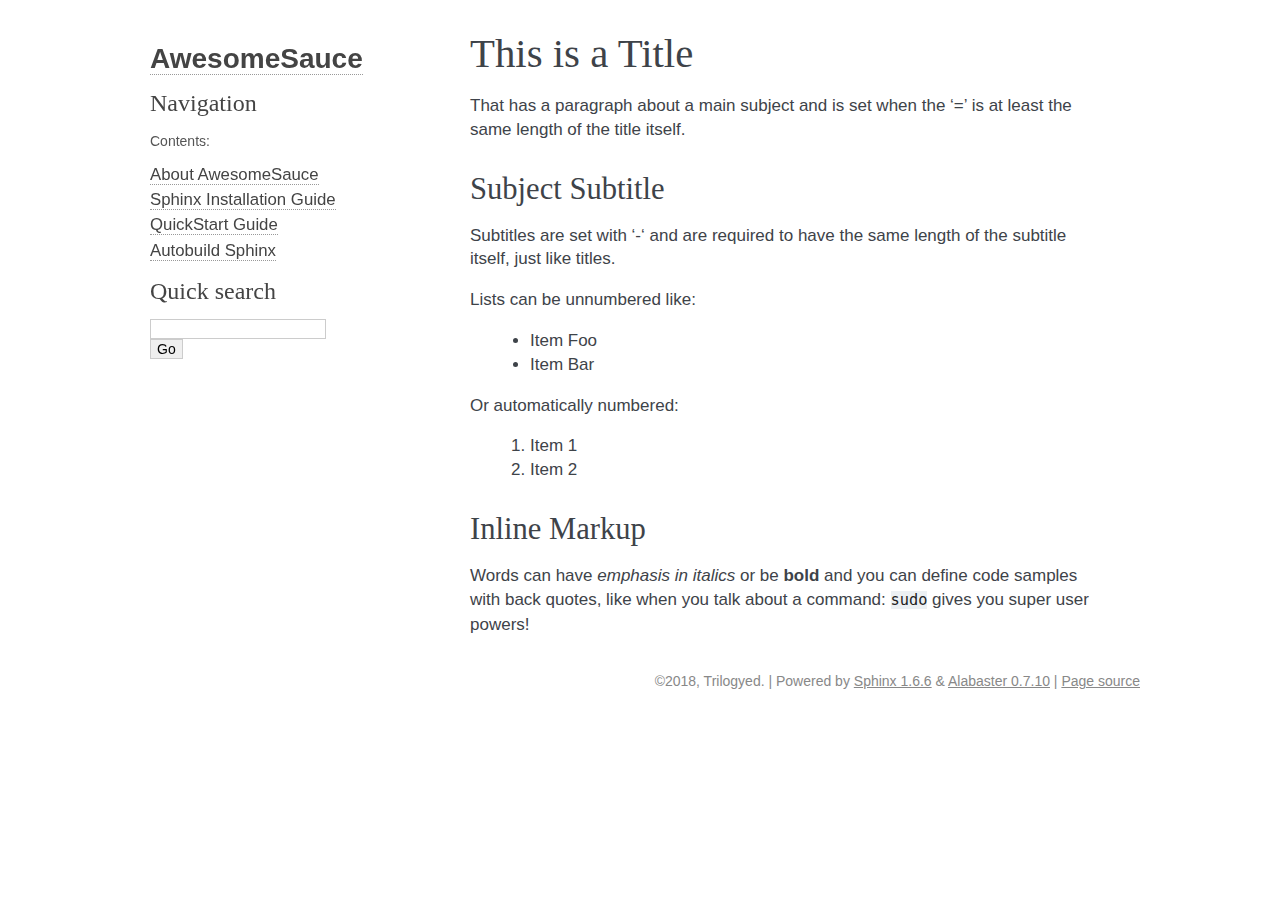
==== commit 0f418df5: "Updates theme to alabaster" ====
--- a/_build/html/example.html
+++ b/_build/html/example.html
@@ -4,35 +4,74 @@
 
 <html xmlns="http://www.w3.org/1999/xhtml">
   <head>
-    <meta http-equiv="X-UA-Compatible" content="IE=Edge" />
     <meta http-equiv="Content-Type" content="text/html; charset=utf-8" />
     <title>This is a Title &#8212; AwesomeSauce 1.0.0 documentation</title>
-    <link rel="stylesheet" href="_static/better.css" type="text/css" />
+    <link rel="stylesheet" href="_static/alabaster.css" type="text/css" />
     <link rel="stylesheet" href="_static/pygments.css" type="text/css" />
-    <script type="text/javascript" src="_static/documentation_options.js"></script>
+    <script type="text/javascript">
+      var DOCUMENTATION_OPTIONS = {
+        URL_ROOT:    './',
+        VERSION:     '1.0.0',
+        COLLAPSE_INDEX: false,
+        FILE_SUFFIX: '.html',
+        HAS_SOURCE:  true,
+        SOURCELINK_SUFFIX: '.txt'
+      };
+    </script>
     <script type="text/javascript" src="_static/jquery.js"></script>
     <script type="text/javascript" src="_static/underscore.js"></script>
     <script type="text/javascript" src="_static/doctools.js"></script>
     <link rel="index" title="Index" href="genindex.html" />
     <link rel="search" title="Search" href="search.html" />
-  <meta name="viewport" content="width=device-width, initial-scale=1, maximum-scale=1">
-  </head><body>
-    <header id="pageheader"><h1><a href="index.html ">
-        AwesomeSauce 1.0.0 documentation
-    </a></h1></header>
-  <div class="related top">
-  <nav id="rellinks">
-    <ul>
-    </ul>
-  </nav>
-  <nav id="breadcrumbs">
-    <ul>
-      <li><a href="index.html">AwesomeSauce 1.0.0 documentation</a></li> 
-    </ul>
-  </nav>
-  </div>  
+   
+  <link rel="stylesheet" href="_static/custom.css" type="text/css" />
+  
+  
+  <meta name="viewport" content="width=device-width, initial-scale=0.9, maximum-scale=0.9" />
 
-    <div class="document">
+  </head>
+  <body>
+  <div class="document">
+    
+      <div class="sphinxsidebar" role="navigation" aria-label="main navigation">
+        <div class="sphinxsidebarwrapper">
+<h1 class="logo"><a href="index.html">AwesomeSauce</a></h1>
+
+
+
+
+
+
+
+
+<h3>Navigation</h3>
+<p class="caption"><span class="caption-text">Contents:</span></p>
+<ul>
+<li class="toctree-l1"><a class="reference internal" href="README.html">About AwesomeSauce</a></li>
+<li class="toctree-l1"><a class="reference internal" href="usage/installation.html">Sphinx Installation Guide</a></li>
+<li class="toctree-l1"><a class="reference internal" href="usage/quickstart.html">QuickStart Guide</a></li>
+<li class="toctree-l1"><a class="reference internal" href="usage/autobuild.html">Autobuild Sphinx</a></li>
+</ul>
+
+<div class="relations">
+<h3>Related Topics</h3>
+<ul>
+  <li><a href="index.html">Documentation overview</a><ul>
+  </ul></li>
+</ul>
+</div>
+<div id="searchbox" style="display: none" role="search">
+  <h3>Quick search</h3>
+    <form class="search" action="search.html" method="get">
+      <div><input type="text" name="q" /></div>
+      <div><input type="submit" value="Go" /></div>
+      <input type="hidden" name="check_keywords" value="yes" />
+      <input type="hidden" name="area" value="default" />
+    </form>
+</div>
+<script type="text/javascript">$('#searchbox').show(0);</script>
+        </div>
+      </div>
       <div class="documentwrapper">
         <div class="bodywrapper">
           <div class="body" role="main">
@@ -63,7 +102,7 @@
 <div class="section" id="inline-markup">
 <h2>Inline Markup<a class="headerlink" href="#inline-markup" title="Permalink to this headline">¶</a></h2>
 <p>Words can have <em>emphasis in italics</em> or be <strong>bold</strong> and you can define
-code samples with back quotes, like when you talk about a command: <code class="docutils literal notranslate"><span class="pre">sudo</span></code>
+code samples with back quotes, like when you talk about a command: <code class="docutils literal"><span class="pre">sudo</span></code>
 gives you super user powers!</p>
 </div>
 </div>
@@ -72,54 +111,22 @@
           </div>
         </div>
       </div>
-      <div class="sphinxsidebar" role="navigation" aria-label="main navigation">
-        <div class="sphinxsidebarwrapper">
-  <h3><a href="index.html">Table Of Contents</a></h3>
-  <ul>
-<li><a class="reference internal" href="#">This is a Title</a><ul>
-<li><a class="reference internal" href="#subject-subtitle">Subject Subtitle</a></li>
-<li><a class="reference internal" href="#inline-markup">Inline Markup</a></li>
-</ul>
-</li>
-</ul>
+    <div class="clearer"></div>
+  </div>
+    <div class="footer">
+      &copy;2018, Trilogyed.
+      
+      |
+      Powered by <a href="http://sphinx-doc.org/">Sphinx 1.6.6</a>
+      &amp; <a href="https://github.com/bitprophet/alabaster">Alabaster 0.7.10</a>
+      
+      |
+      <a href="_sources/example.rst.txt"
+          rel="nofollow">Page source</a>
+    </div>
 
-  <div role="note" aria-label="source link">
-    <h3>This Page</h3>
-    <ul class="this-page-menu">
-      <li><a href="_sources/example.rst.txt"
-            rel="nofollow">Show Source</a></li>
-    </ul>
-   </div>
-<form class="search" action="search.html" method="get">
-  <input type="text" name="q"
-   placeholder="type to search" />
-  <input type="hidden" name="check_keywords" value="yes" />
-  <input type="hidden" name="area" value="default" />
-</form>
-<script type="text/javascript">$('#searchbox').show(0);</script>
-        </div>
-      </div>
-      <div class="clearer"></div>
-    </div>
-  <div class="related bottom">
-  <nav id="rellinks">
-    <ul>
-    </ul>
-  </nav>
-  <nav id="breadcrumbs">
-    <ul>
-      <li><a href="index.html">AwesomeSauce 1.0.0 documentation</a></li> 
-    </ul>
-  </nav>
-  </div>
-  <footer id="pagefooter">&copy; 2018, Trilogyed.
-      Created using <a href="http://sphinx-doc.org/">Sphinx</a>
-      1.7.4
-        with the <a href="http://github.com/irskep/sphinx-better-theme">
-          better</a> theme.
+    
 
-  </footer>
-
-  
+    
   </body>
 </html>--- a/_build/html/_static/alabaster.css
+++ b/_build/html/_static/alabaster.css
@@ -0,0 +1,699 @@
+
+
+
+
+
+
+
+
+
+
+
+
+
+
+
+
+
+
+
+
+
+
+
+
+
+
+
+
+
+
+
+
+
+
+
+
+
+
+
+
+
+
+
+
+
+
+
+
+
+
+
+
+@import url("basic.css");
+
+/* -- page layout ----------------------------------------------------------- */
+
+body {
+    font-family: Arial, Helvetica, sans-serif;
+    font-size: 17px;
+    background-color: #fff;
+    color: #000;
+    margin: 0;
+    padding: 0;
+}
+
+
+div.document {
+    width: 1000px;
+    margin: 30px auto 0 auto;
+}
+
+div.documentwrapper {
+    float: left;
+    width: 100%;
+}
+
+div.bodywrapper {
+    margin: 0 0 0 300px;
+}
+
+div.sphinxsidebar {
+    width: 300px;
+    font-size: 14px;
+    line-height: 1.5;
+}
+
+hr {
+    border: 1px solid #B1B4B6;
+}
+
+div.body {
+    background-color: #fff;
+    color: #3E4349;
+    padding: 0 30px 0 30px;
+}
+
+div.body > .section {
+    text-align: left;
+}
+
+div.footer {
+    width: 1000px;
+    margin: 20px auto 30px auto;
+    font-size: 14px;
+    color: #888;
+    text-align: right;
+}
+
+div.footer a {
+    color: #888;
+}
+
+p.caption {
+    font-family: inherit;
+    font-size: inherit;
+}
+
+
+div.relations {
+    display: none;
+}
+
+
+div.sphinxsidebar a {
+    color: #444;
+    text-decoration: none;
+    border-bottom: 1px dotted #999;
+}
+
+div.sphinxsidebar a:hover {
+    border-bottom: 1px solid #999;
+}
+
+div.sphinxsidebarwrapper {
+    padding: 18px 10px;
+}
+
+div.sphinxsidebarwrapper p.logo {
+    padding: 0;
+    margin: -10px 0 0 0px;
+    text-align: center;
+}
+
+div.sphinxsidebarwrapper h1.logo {
+    margin-top: -10px;
+    text-align: center;
+    margin-bottom: 5px;
+    text-align: left;
+}
+
+div.sphinxsidebarwrapper h1.logo-name {
+    margin-top: 0px;
+}
+
+div.sphinxsidebarwrapper p.blurb {
+    margin-top: 0;
+    font-style: normal;
+}
+
+div.sphinxsidebar h3,
+div.sphinxsidebar h4 {
+    font-family: 'Garamond', 'Georgia', serif;
+    color: #444;
+    font-size: 24px;
+    font-weight: normal;
+    margin: 0 0 5px 0;
+    padding: 0;
+}
+
+div.sphinxsidebar h4 {
+    font-size: 20px;
+}
+
+div.sphinxsidebar h3 a {
+    color: #444;
+}
+
+div.sphinxsidebar p.logo a,
+div.sphinxsidebar h3 a,
+div.sphinxsidebar p.logo a:hover,
+div.sphinxsidebar h3 a:hover {
+    border: none;
+}
+
+div.sphinxsidebar p {
+    color: #555;
+    margin: 10px 0;
+}
+
+div.sphinxsidebar ul {
+    margin: 10px 0;
+    padding: 0;
+    color: #000;
+}
+
+div.sphinxsidebar ul li.toctree-l1 > a {
+    font-size: 120%;
+}
+
+div.sphinxsidebar ul li.toctree-l2 > a {
+    font-size: 110%;
+}
+
+div.sphinxsidebar input {
+    border: 1px solid #CCC;
+    font-family: Arial, Helvetica, sans-serif;
+    font-size: 1em;
+}
+
+div.sphinxsidebar hr {
+    border: none;
+    height: 1px;
+    color: #AAA;
+    background: #AAA;
+
+    text-align: left;
+    margin-left: 0;
+    width: 50%;
+}
+
+/* -- body styles ----------------------------------------------------------- */
+
+a {
+    color: #004B6B;
+    text-decoration: underline;
+}
+
+a:hover {
+    color: #6D4100;
+    text-decoration: underline;
+}
+
+div.body h1,
+div.body h2,
+div.body h3,
+div.body h4,
+div.body h5,
+div.body h6 {
+    font-family: 'Garamond', 'Georgia', serif;
+    font-weight: normal;
+    margin: 30px 0px 10px 0px;
+    padding: 0;
+}
+
+div.body h1 { margin-top: 0; padding-top: 0; font-size: 240%; }
+div.body h2 { font-size: 180%; }
+div.body h3 { font-size: 150%; }
+div.body h4 { font-size: 130%; }
+div.body h5 { font-size: 100%; }
+div.body h6 { font-size: 100%; }
+
+a.headerlink {
+    color: #DDD;
+    padding: 0 4px;
+    text-decoration: none;
+}
+
+a.headerlink:hover {
+    color: #444;
+    background: #EAEAEA;
+}
+
+div.body p, div.body dd, div.body li {
+    line-height: 1.4em;
+}
+
+div.admonition {
+    margin: 20px 0px;
+    padding: 10px 30px;
+    background-color: #EEE;
+    border: 1px solid #CCC;
+}
+
+div.admonition tt.xref, div.admonition code.xref, div.admonition a tt {
+    background-color: #FBFBFB;
+    border-bottom: 1px solid #fafafa;
+}
+
+div.admonition p.admonition-title {
+    font-family: 'Garamond', 'Georgia', serif;
+    font-weight: normal;
+    font-size: 24px;
+    margin: 0 0 10px 0;
+    padding: 0;
+    line-height: 1;
+}
+
+div.admonition p.last {
+    margin-bottom: 0;
+}
+
+div.highlight {
+    background-color: #fff;
+}
+
+dt:target, .highlight {
+    background: #FAF3E8;
+}
+
+div.warning {
+    background-color: #FCC;
+    border: 1px solid #FAA;
+}
+
+div.danger {
+    background-color: #FCC;
+    border: 1px solid #FAA;
+    -moz-box-shadow: 2px 2px 4px #D52C2C;
+    -webkit-box-shadow: 2px 2px 4px #D52C2C;
+    box-shadow: 2px 2px 4px #D52C2C;
+}
+
+div.error {
+    background-color: #FCC;
+    border: 1px solid #FAA;
+    -moz-box-shadow: 2px 2px 4px #D52C2C;
+    -webkit-box-shadow: 2px 2px 4px #D52C2C;
+    box-shadow: 2px 2px 4px #D52C2C;
+}
+
+div.caution {
+    background-color: #FCC;
+    border: 1px solid #FAA;
+}
+
+div.attention {
+    background-color: #FCC;
+    border: 1px solid #FAA;
+}
+
+div.important {
+    background-color: #EEE;
+    border: 1px solid #CCC;
+}
+
+div.note {
+    background-color: #EEE;
+    border: 1px solid #CCC;
+}
+
+div.tip {
+    background-color: #EEE;
+    border: 1px solid #CCC;
+}
+
+div.hint {
+    background-color: #EEE;
+    border: 1px solid #CCC;
+}
+
+div.seealso {
+    background-color: #EEE;
+    border: 1px solid #CCC;
+}
+
+div.topic {
+    background-color: #EEE;
+}
+
+p.admonition-title {
+    display: inline;
+}
+
+p.admonition-title:after {
+    content: ":";
+}
+
+pre, tt, code {
+    font-family: 'Consolas', 'Menlo', 'Deja Vu Sans Mono', 'Bitstream Vera Sans Mono', monospace;
+    font-size: 0.9em;
+}
+
+.hll {
+    background-color: #FFC;
+    margin: 0 -12px;
+    padding: 0 12px;
+    display: block;
+}
+
+img.screenshot {
+}
+
+tt.descname, tt.descclassname, code.descname, code.descclassname {
+    font-size: 0.95em;
+}
+
+tt.descname, code.descname {
+    padding-right: 0.08em;
+}
+
+img.screenshot {
+    -moz-box-shadow: 2px 2px 4px #EEE;
+    -webkit-box-shadow: 2px 2px 4px #EEE;
+    box-shadow: 2px 2px 4px #EEE;
+}
+
+table.docutils {
+    border: 1px solid #888;
+    -moz-box-shadow: 2px 2px 4px #EEE;
+    -webkit-box-shadow: 2px 2px 4px #EEE;
+    box-shadow: 2px 2px 4px #EEE;
+}
+
+table.docutils td, table.docutils th {
+    border: 1px solid #888;
+    padding: 0.25em 0.7em;
+}
+
+table.field-list, table.footnote {
+    border: none;
+    -moz-box-shadow: none;
+    -webkit-box-shadow: none;
+    box-shadow: none;
+}
+
+table.footnote {
+    margin: 15px 0;
+    width: 100%;
+    border: 1px solid #EEE;
+    background: #FDFDFD;
+    font-size: 0.9em;
+}
+
+table.footnote + table.footnote {
+    margin-top: -15px;
+    border-top: none;
+}
+
+table.field-list th {
+    padding: 0 0.8em 0 0;
+}
+
+table.field-list td {
+    padding: 0;
+}
+
+table.field-list p {
+    margin-bottom: 0.8em;
+}
+
+/* Cloned from
+ * https://github.com/sphinx-doc/sphinx/commit/ef60dbfce09286b20b7385333d63a60321784e68
+ */
+.field-name {
+    -moz-hyphens: manual;
+    -ms-hyphens: manual;
+    -webkit-hyphens: manual;
+    hyphens: manual;
+}
+
+table.footnote td.label {
+    width: .1px;
+    padding: 0.3em 0 0.3em 0.5em;
+}
+
+table.footnote td {
+    padding: 0.3em 0.5em;
+}
+
+dl {
+    margin: 0;
+    padding: 0;
+}
+
+dl dd {
+    margin-left: 30px;
+}
+
+blockquote {
+    margin: 0 0 0 30px;
+    padding: 0;
+}
+
+ul, ol {
+    /* Matches the 30px from the narrow-screen "li > ul" selector below */
+    margin: 10px 0 10px 30px;
+    padding: 0;
+}
+
+pre {
+    background: #EEE;
+    padding: 7px 30px;
+    margin: 15px 0px;
+    line-height: 1.3em;
+}
+
+div.viewcode-block:target {
+    background: #ffd;
+}
+
+dl pre, blockquote pre, li pre {
+    margin-left: 0;
+    padding-left: 30px;
+}
+
+tt, code {
+    background-color: #ecf0f3;
+    color: #222;
+    /* padding: 1px 2px; */
+}
+
+tt.xref, code.xref, a tt {
+    background-color: #FBFBFB;
+    border-bottom: 1px solid #fff;
+}
+
+a.reference {
+    text-decoration: none;
+    border-bottom: 1px dotted #004B6B;
+}
+
+/* Don't put an underline on images */
+a.image-reference, a.image-reference:hover {
+    border-bottom: none;
+}
+
+a.reference:hover {
+    border-bottom: 1px solid #6D4100;
+}
+
+a.footnote-reference {
+    text-decoration: none;
+    font-size: 0.7em;
+    vertical-align: top;
+    border-bottom: 1px dotted #004B6B;
+}
+
+a.footnote-reference:hover {
+    border-bottom: 1px solid #6D4100;
+}
+
+a:hover tt, a:hover code {
+    background: #EEE;
+}
+
+
+@media screen and (max-width: 870px) {
+
+    div.sphinxsidebar {
+    	display: none;
+    }
+
+    div.document {
+       width: 100%;
+
+    }
+
+    div.documentwrapper {
+    	margin-left: 0;
+    	margin-top: 0;
+    	margin-right: 0;
+    	margin-bottom: 0;
+    }
+
+    div.bodywrapper {
+    	margin-top: 0;
+    	margin-right: 0;
+    	margin-bottom: 0;
+    	margin-left: 0;
+    }
+
+    ul {
+    	margin-left: 0;
+    }
+
+	li > ul {
+        /* Matches the 30px from the "ul, ol" selector above */
+		margin-left: 30px;
+	}
+
+    .document {
+    	width: auto;
+    }
+
+    .footer {
+    	width: auto;
+    }
+
+    .bodywrapper {
+    	margin: 0;
+    }
+
+    .footer {
+    	width: auto;
+    }
+
+    .github {
+        display: none;
+    }
+
+
+
+}
+
+
+
+@media screen and (max-width: 875px) {
+
+    body {
+        margin: 0;
+        padding: 20px 30px;
+    }
+
+    div.documentwrapper {
+        float: none;
+        background: #fff;
+    }
+
+    div.sphinxsidebar {
+        display: block;
+        float: none;
+        width: 102.5%;
+        margin: -20px -30px 20px -30px;
+        padding: 10px 20px;
+        background: #333;
+        color: #FFF;
+    }
+
+    div.sphinxsidebar h3, div.sphinxsidebar h4, div.sphinxsidebar p,
+    div.sphinxsidebar h3 a {
+        color: #fff;
+    }
+
+    div.sphinxsidebar a {
+        color: #AAA;
+    }
+
+    div.sphinxsidebar p.logo {
+        display: none;
+    }
+
+    div.document {
+        width: 100%;
+        margin: 0;
+    }
+
+    div.footer {
+        display: none;
+    }
+
+    div.bodywrapper {
+        margin: 0;
+    }
+
+    div.body {
+        min-height: 0;
+        padding: 0;
+    }
+
+    .rtd_doc_footer {
+        display: none;
+    }
+
+    .document {
+        width: auto;
+    }
+
+    .footer {
+        width: auto;
+    }
+
+    .footer {
+        width: auto;
+    }
+
+    .github {
+        display: none;
+    }
+}
+@media screen and (min-width: 876px) {
+    div.sphinxsidebar {
+        position: fixed;
+        margin-left: 0;
+    }
+}
+
+
+/* misc. */
+
+.revsys-inline {
+    display: none!important;
+}
+
+/* Make nested-list/multi-paragraph items look better in Releases changelog
+ * pages. Without this, docutils' magical list fuckery causes inconsistent
+ * formatting between different release sub-lists.
+ */
+div#changelog > div.section > ul > li > p:only-child {
+    margin-bottom: 0;
+}
+
+/* Hide fugly table cell borders in ..bibliography:: directive output */
+table.docutils.citation, table.docutils.citation td, table.docutils.citation th {
+  border: none;
+  /* Below needed in some edge cases; if not applied, bottom shadows appear */
+  -moz-box-shadow: none;
+  -webkit-box-shadow: none;
+  box-shadow: none;
+}--- a/_build/html/_static/custom.css
+++ b/_build/html/_static/custom.css
@@ -0,0 +1 @@
+/* This file intentionally left blank. */
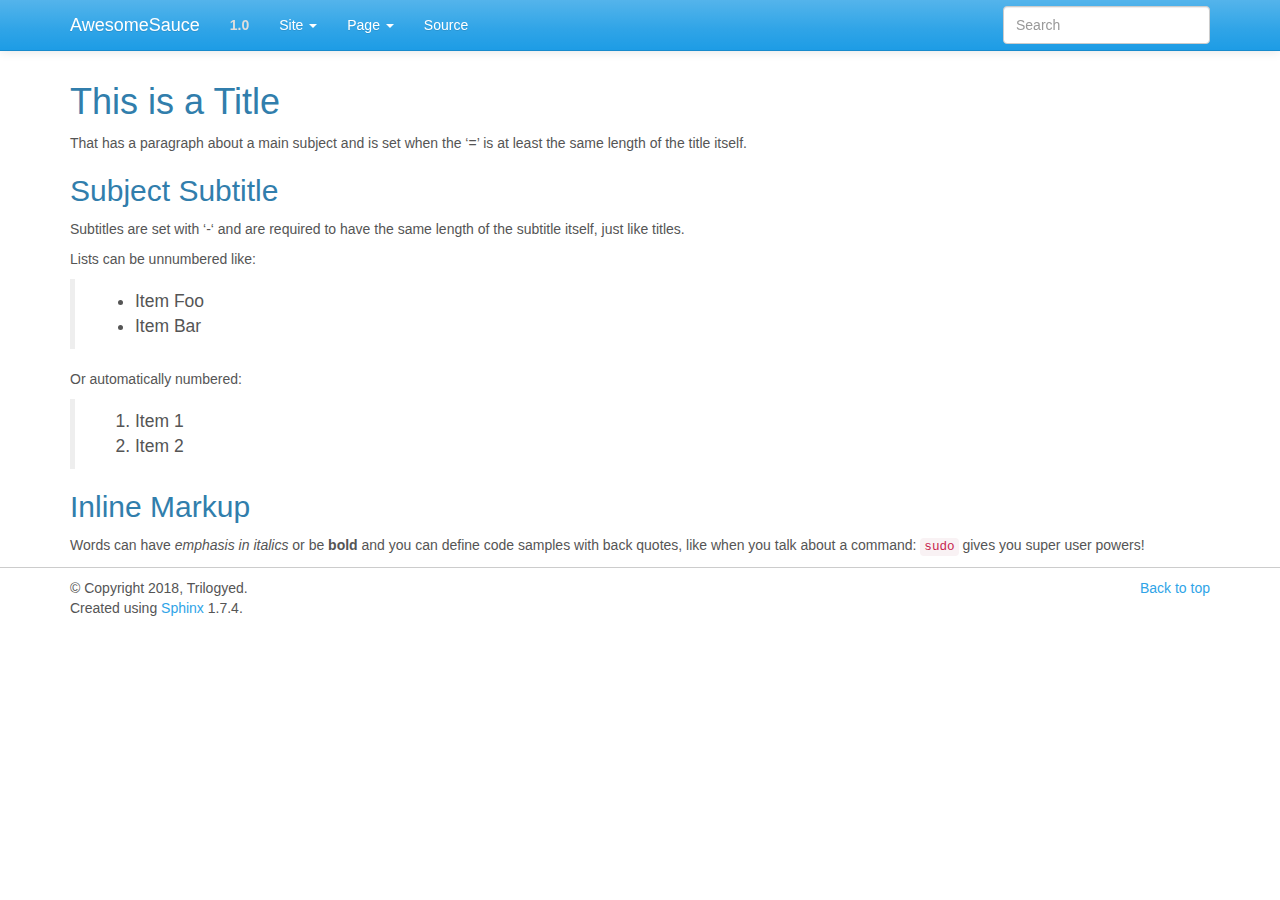
==== commit 1713cd86: "Switched to Bootstrap theme" ====
--- a/_build/html/example.html
+++ b/_build/html/example.html
@@ -1,81 +1,118 @@
-
-<!DOCTYPE html PUBLIC "-//W3C//DTD XHTML 1.0 Transitional//EN"
-  "http://www.w3.org/TR/xhtml1/DTD/xhtml1-transitional.dtd">
+<!DOCTYPE html>
 
 <html xmlns="http://www.w3.org/1999/xhtml">
   <head>
+    <meta http-equiv="X-UA-Compatible" content="IE=Edge" />
     <meta http-equiv="Content-Type" content="text/html; charset=utf-8" />
     <title>This is a Title &#8212; AwesomeSauce 1.0.0 documentation</title>
-    <link rel="stylesheet" href="_static/alabaster.css" type="text/css" />
+    <link rel="stylesheet" href="_static/bootstrap-sphinx.css" type="text/css" />
     <link rel="stylesheet" href="_static/pygments.css" type="text/css" />
-    <script type="text/javascript">
-      var DOCUMENTATION_OPTIONS = {
-        URL_ROOT:    './',
-        VERSION:     '1.0.0',
-        COLLAPSE_INDEX: false,
-        FILE_SUFFIX: '.html',
-        HAS_SOURCE:  true,
-        SOURCELINK_SUFFIX: '.txt'
-      };
-    </script>
+    <script type="text/javascript" src="_static/documentation_options.js"></script>
     <script type="text/javascript" src="_static/jquery.js"></script>
     <script type="text/javascript" src="_static/underscore.js"></script>
     <script type="text/javascript" src="_static/doctools.js"></script>
+    <script type="text/javascript" src="_static/js/jquery-1.11.0.min.js"></script>
+    <script type="text/javascript" src="_static/js/jquery-fix.js"></script>
+    <script type="text/javascript" src="_static/bootstrap-3.3.7/js/bootstrap.min.js"></script>
+    <script type="text/javascript" src="_static/bootstrap-sphinx.js"></script>
     <link rel="index" title="Index" href="genindex.html" />
     <link rel="search" title="Search" href="search.html" />
-   
-  <link rel="stylesheet" href="_static/custom.css" type="text/css" />
-  
-  
-  <meta name="viewport" content="width=device-width, initial-scale=0.9, maximum-scale=0.9" />
+<meta charset='utf-8'>
+<meta http-equiv='X-UA-Compatible' content='IE=edge,chrome=1'>
+<meta name='viewport' content='width=device-width, initial-scale=1.0, maximum-scale=1'>
+<meta name="apple-mobile-web-app-capable" content="yes">
 
-  </head>
-  <body>
-  <div class="document">
-    
-      <div class="sphinxsidebar" role="navigation" aria-label="main navigation">
-        <div class="sphinxsidebarwrapper">
-<h1 class="logo"><a href="index.html">AwesomeSauce</a></h1>
+  </head><body>
 
+  <div id="navbar" class="navbar navbar-default navbar-fixed-top">
+    <div class="container">
+      <div class="navbar-header">
+        <!-- .btn-navbar is used as the toggle for collapsed navbar content -->
+        <button type="button" class="navbar-toggle" data-toggle="collapse" data-target=".nav-collapse">
+          <span class="icon-bar"></span>
+          <span class="icon-bar"></span>
+          <span class="icon-bar"></span>
+        </button>
+        <a class="navbar-brand" href="index.html">
+          AwesomeSauce</a>
+        <span class="navbar-text navbar-version pull-left"><b>1.0</b></span>
+      </div>
 
-
-
-
-
-
-
-<h3>Navigation</h3>
-<p class="caption"><span class="caption-text">Contents:</span></p>
+        <div class="collapse navbar-collapse nav-collapse">
+          <ul class="nav navbar-nav">
+            
+            
+              <li class="dropdown globaltoc-container">
+  <a role="button"
+     id="dLabelGlobalToc"
+     data-toggle="dropdown"
+     data-target="#"
+     href="index.html">Site <b class="caret"></b></a>
+  <ul class="dropdown-menu globaltoc"
+      role="menu"
+      aria-labelledby="dLabelGlobalToc"><p class="caption"><span class="caption-text">Contents:</span></p>
 <ul>
 <li class="toctree-l1"><a class="reference internal" href="README.html">About AwesomeSauce</a></li>
 <li class="toctree-l1"><a class="reference internal" href="usage/installation.html">Sphinx Installation Guide</a></li>
 <li class="toctree-l1"><a class="reference internal" href="usage/quickstart.html">QuickStart Guide</a></li>
 <li class="toctree-l1"><a class="reference internal" href="usage/autobuild.html">Autobuild Sphinx</a></li>
 </ul>
+</ul>
+</li>
+              
+                <li class="dropdown">
+  <a role="button"
+     id="dLabelLocalToc"
+     data-toggle="dropdown"
+     data-target="#"
+     href="#">Page <b class="caret"></b></a>
+  <ul class="dropdown-menu localtoc"
+      role="menu"
+      aria-labelledby="dLabelLocalToc"><ul>
+<li><a class="reference internal" href="#">This is a Title</a><ul>
+<li><a class="reference internal" href="#subject-subtitle">Subject Subtitle</a></li>
+<li><a class="reference internal" href="#inline-markup">Inline Markup</a></li>
+</ul>
+</li>
+</ul>
+</ul>
+</li>
+              
+            
+            
+              
+                
+              
+            
+            
+            
+            
+              <li class="hidden-sm">
+<div id="sourcelink">
+  <a href="_sources/example.rst.txt"
+     rel="nofollow">Source</a>
+</div></li>
+            
+          </ul>
 
-<div class="relations">
-<h3>Related Topics</h3>
-<ul>
-  <li><a href="index.html">Documentation overview</a><ul>
-  </ul></li>
-</ul>
-</div>
-<div id="searchbox" style="display: none" role="search">
-  <h3>Quick search</h3>
-    <form class="search" action="search.html" method="get">
-      <div><input type="text" name="q" /></div>
-      <div><input type="submit" value="Go" /></div>
-      <input type="hidden" name="check_keywords" value="yes" />
-      <input type="hidden" name="area" value="default" />
-    </form>
-</div>
-<script type="text/javascript">$('#searchbox').show(0);</script>
+          
+            
+<form class="navbar-form navbar-right" action="search.html" method="get">
+ <div class="form-group">
+  <input type="text" name="q" class="form-control" placeholder="Search" />
+ </div>
+  <input type="hidden" name="check_keywords" value="yes" />
+  <input type="hidden" name="area" value="default" />
+</form>
+          
         </div>
-      </div>
-      <div class="documentwrapper">
-        <div class="bodywrapper">
-          <div class="body" role="main">
-            
+    </div>
+  </div>
+
+<div class="container">
+  <div class="row">
+    <div class="col-md-12 content">
+      
   <div class="section" id="this-is-a-title">
 <h1>This is a Title<a class="headerlink" href="#this-is-a-title" title="Permalink to this headline">¶</a></h1>
 <p>That has a paragraph about a main subject and is set when the ‘=’
@@ -102,31 +139,27 @@
 <div class="section" id="inline-markup">
 <h2>Inline Markup<a class="headerlink" href="#inline-markup" title="Permalink to this headline">¶</a></h2>
 <p>Words can have <em>emphasis in italics</em> or be <strong>bold</strong> and you can define
-code samples with back quotes, like when you talk about a command: <code class="docutils literal"><span class="pre">sudo</span></code>
+code samples with back quotes, like when you talk about a command: <code class="docutils literal notranslate"><span class="pre">sudo</span></code>
 gives you super user powers!</p>
 </div>
 </div>
 
 
-          </div>
-        </div>
-      </div>
-    <div class="clearer"></div>
+    </div>
+      
   </div>
-    <div class="footer">
-      &copy;2018, Trilogyed.
+</div>
+<footer class="footer">
+  <div class="container">
+    <p class="pull-right">
+      <a href="#">Back to top</a>
       
-      |
-      Powered by <a href="http://sphinx-doc.org/">Sphinx 1.6.6</a>
-      &amp; <a href="https://github.com/bitprophet/alabaster">Alabaster 0.7.10</a>
-      
-      |
-      <a href="_sources/example.rst.txt"
-          rel="nofollow">Page source</a>
-    </div>
-
-    
-
-    
+    </p>
+    <p>
+        &copy; Copyright 2018, Trilogyed.<br/>
+      Created using <a href="http://sphinx-doc.org/">Sphinx</a> 1.7.4.<br/>
+    </p>
+  </div>
+</footer>
   </body>
 </html>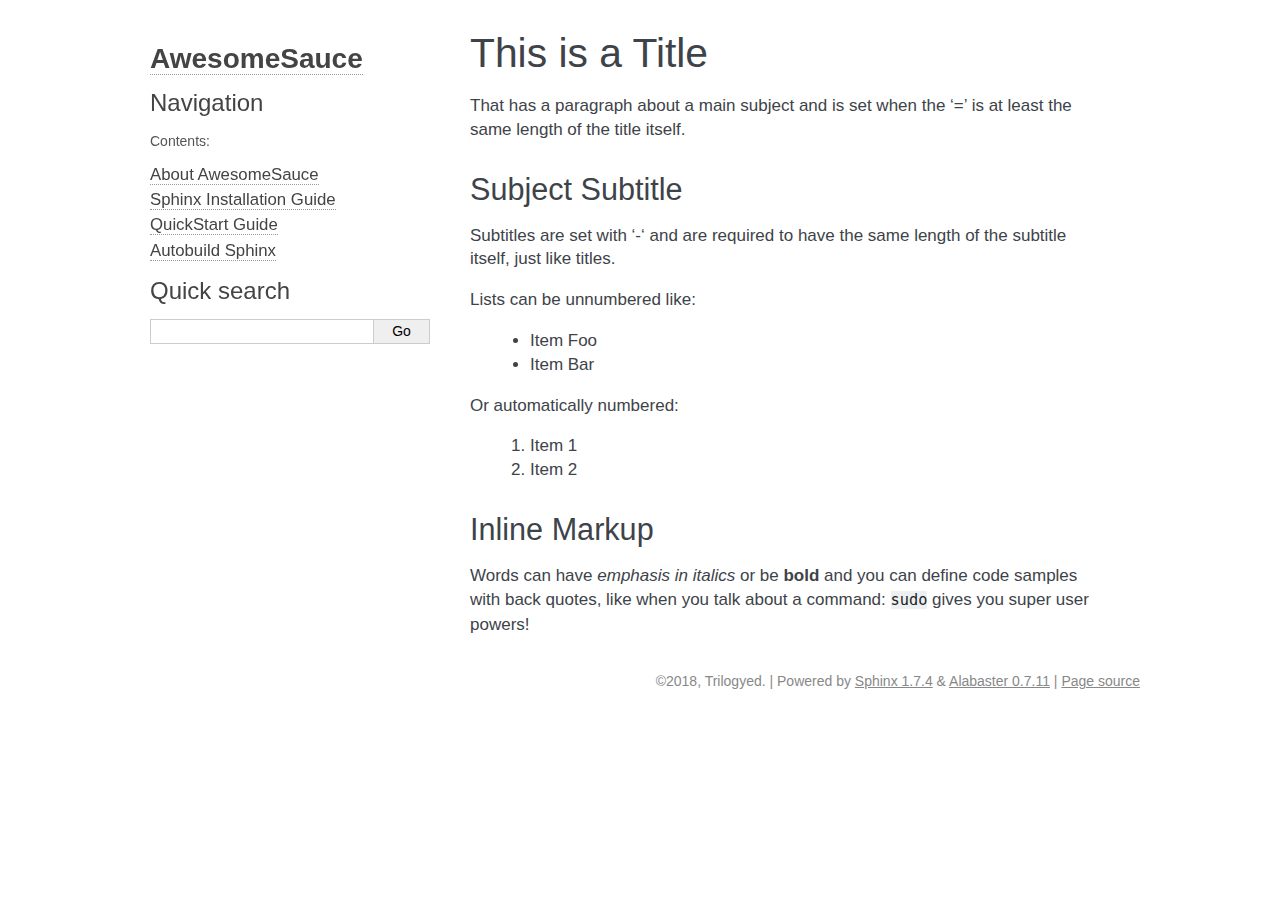
==== commit 7b226191: "Switched to Alabaster theme" ====
--- a/_build/html/example.html
+++ b/_build/html/example.html
@@ -1,118 +1,76 @@
-<!DOCTYPE html>
+
+<!DOCTYPE html PUBLIC "-//W3C//DTD XHTML 1.0 Transitional//EN"
+  "http://www.w3.org/TR/xhtml1/DTD/xhtml1-transitional.dtd">
 
 <html xmlns="http://www.w3.org/1999/xhtml">
   <head>
     <meta http-equiv="X-UA-Compatible" content="IE=Edge" />
     <meta http-equiv="Content-Type" content="text/html; charset=utf-8" />
     <title>This is a Title &#8212; AwesomeSauce 1.0.0 documentation</title>
-    <link rel="stylesheet" href="_static/bootstrap-sphinx.css" type="text/css" />
+    <link rel="stylesheet" href="_static/alabaster.css" type="text/css" />
     <link rel="stylesheet" href="_static/pygments.css" type="text/css" />
     <script type="text/javascript" src="_static/documentation_options.js"></script>
     <script type="text/javascript" src="_static/jquery.js"></script>
     <script type="text/javascript" src="_static/underscore.js"></script>
     <script type="text/javascript" src="_static/doctools.js"></script>
-    <script type="text/javascript" src="_static/js/jquery-1.11.0.min.js"></script>
-    <script type="text/javascript" src="_static/js/jquery-fix.js"></script>
-    <script type="text/javascript" src="_static/bootstrap-3.3.7/js/bootstrap.min.js"></script>
-    <script type="text/javascript" src="_static/bootstrap-sphinx.js"></script>
     <link rel="index" title="Index" href="genindex.html" />
     <link rel="search" title="Search" href="search.html" />
-<meta charset='utf-8'>
-<meta http-equiv='X-UA-Compatible' content='IE=edge,chrome=1'>
-<meta name='viewport' content='width=device-width, initial-scale=1.0, maximum-scale=1'>
-<meta name="apple-mobile-web-app-capable" content="yes">
+   
+  <link rel="stylesheet" href="_static/custom.css" type="text/css" />
+  
+  
+  <meta name="viewport" content="width=device-width, initial-scale=0.9, maximum-scale=0.9" />
 
   </head><body>
+  <div class="document">
+    
+      <div class="sphinxsidebar" role="navigation" aria-label="main navigation">
+        <div class="sphinxsidebarwrapper">
+<h1 class="logo"><a href="index.html">AwesomeSauce</a></h1>
 
-  <div id="navbar" class="navbar navbar-default navbar-fixed-top">
-    <div class="container">
-      <div class="navbar-header">
-        <!-- .btn-navbar is used as the toggle for collapsed navbar content -->
-        <button type="button" class="navbar-toggle" data-toggle="collapse" data-target=".nav-collapse">
-          <span class="icon-bar"></span>
-          <span class="icon-bar"></span>
-          <span class="icon-bar"></span>
-        </button>
-        <a class="navbar-brand" href="index.html">
-          AwesomeSauce</a>
-        <span class="navbar-text navbar-version pull-left"><b>1.0</b></span>
-      </div>
 
-        <div class="collapse navbar-collapse nav-collapse">
-          <ul class="nav navbar-nav">
-            
-            
-              <li class="dropdown globaltoc-container">
-  <a role="button"
-     id="dLabelGlobalToc"
-     data-toggle="dropdown"
-     data-target="#"
-     href="index.html">Site <b class="caret"></b></a>
-  <ul class="dropdown-menu globaltoc"
-      role="menu"
-      aria-labelledby="dLabelGlobalToc"><p class="caption"><span class="caption-text">Contents:</span></p>
+
+
+
+
+
+
+<h3>Navigation</h3>
+<p class="caption"><span class="caption-text">Contents:</span></p>
 <ul>
 <li class="toctree-l1"><a class="reference internal" href="README.html">About AwesomeSauce</a></li>
 <li class="toctree-l1"><a class="reference internal" href="usage/installation.html">Sphinx Installation Guide</a></li>
 <li class="toctree-l1"><a class="reference internal" href="usage/quickstart.html">QuickStart Guide</a></li>
 <li class="toctree-l1"><a class="reference internal" href="usage/autobuild.html">Autobuild Sphinx</a></li>
 </ul>
+
+<div class="relations">
+<h3>Related Topics</h3>
+<ul>
+  <li><a href="index.html">Documentation overview</a><ul>
+  </ul></li>
 </ul>
-</li>
-              
-                <li class="dropdown">
-  <a role="button"
-     id="dLabelLocalToc"
-     data-toggle="dropdown"
-     data-target="#"
-     href="#">Page <b class="caret"></b></a>
-  <ul class="dropdown-menu localtoc"
-      role="menu"
-      aria-labelledby="dLabelLocalToc"><ul>
-<li><a class="reference internal" href="#">This is a Title</a><ul>
-<li><a class="reference internal" href="#subject-subtitle">Subject Subtitle</a></li>
-<li><a class="reference internal" href="#inline-markup">Inline Markup</a></li>
-</ul>
-</li>
-</ul>
-</ul>
-</li>
-              
+</div>
+<div id="searchbox" style="display: none" role="search">
+  <h3>Quick search</h3>
+    <div class="searchformwrapper">
+    <form class="search" action="search.html" method="get">
+      <input type="text" name="q" />
+      <input type="submit" value="Go" />
+      <input type="hidden" name="check_keywords" value="yes" />
+      <input type="hidden" name="area" value="default" />
+    </form>
+    </div>
+</div>
+<script type="text/javascript">$('#searchbox').show(0);</script>
+        </div>
+      </div>
+      <div class="documentwrapper">
+        <div class="bodywrapper">
+          
+
+          <div class="body" role="main">
             
-            
-              
-                
-              
-            
-            
-            
-            
-              <li class="hidden-sm">
-<div id="sourcelink">
-  <a href="_sources/example.rst.txt"
-     rel="nofollow">Source</a>
-</div></li>
-            
-          </ul>
-
-          
-            
-<form class="navbar-form navbar-right" action="search.html" method="get">
- <div class="form-group">
-  <input type="text" name="q" class="form-control" placeholder="Search" />
- </div>
-  <input type="hidden" name="check_keywords" value="yes" />
-  <input type="hidden" name="area" value="default" />
-</form>
-          
-        </div>
-    </div>
-  </div>
-
-<div class="container">
-  <div class="row">
-    <div class="col-md-12 content">
-      
   <div class="section" id="this-is-a-title">
 <h1>This is a Title<a class="headerlink" href="#this-is-a-title" title="Permalink to this headline">¶</a></h1>
 <p>That has a paragraph about a main subject and is set when the ‘=’
@@ -145,21 +103,26 @@
 </div>
 
 
+          </div>
+          
+        </div>
+      </div>
+    <div class="clearer"></div>
+  </div>
+    <div class="footer">
+      &copy;2018, Trilogyed.
+      
+      |
+      Powered by <a href="http://sphinx-doc.org/">Sphinx 1.7.4</a>
+      &amp; <a href="https://github.com/bitprophet/alabaster">Alabaster 0.7.11</a>
+      
+      |
+      <a href="_sources/example.rst.txt"
+          rel="nofollow">Page source</a>
     </div>
-      
-  </div>
-</div>
-<footer class="footer">
-  <div class="container">
-    <p class="pull-right">
-      <a href="#">Back to top</a>
-      
-    </p>
-    <p>
-        &copy; Copyright 2018, Trilogyed.<br/>
-      Created using <a href="http://sphinx-doc.org/">Sphinx</a> 1.7.4.<br/>
-    </p>
-  </div>
-</footer>
+
+    
+
+    
   </body>
 </html>--- a/_build/html/_static/alabaster.css
+++ b/_build/html/_static/alabaster.css
@@ -0,0 +1,694 @@
+@import url("basic.css");
+
+/* -- page layout ----------------------------------------------------------- */
+
+body {
+    font-family: Arial, Helvetica, sans-serif;
+    font-size: 17px;
+    background-color: #fff;
+    color: #000;
+    margin: 0;
+    padding: 0;
+}
+
+
+div.document {
+    width: 1000px;
+    margin: 30px auto 0 auto;
+}
+
+div.documentwrapper {
+    float: left;
+    width: 100%;
+}
+
+div.bodywrapper {
+    margin: 0 0 0 300px;
+}
+
+div.sphinxsidebar {
+    width: 300px;
+    font-size: 14px;
+    line-height: 1.5;
+}
+
+hr {
+    border: 1px solid #B1B4B6;
+}
+
+div.body {
+    background-color: #fff;
+    color: #3E4349;
+    padding: 0 30px 0 30px;
+}
+
+div.body > .section {
+    text-align: left;
+}
+
+div.footer {
+    width: 1000px;
+    margin: 20px auto 30px auto;
+    font-size: 14px;
+    color: #888;
+    text-align: right;
+}
+
+div.footer a {
+    color: #888;
+}
+
+p.caption {
+    font-family: inherit;
+    font-size: inherit;
+}
+
+
+div.relations {
+    display: none;
+}
+
+
+div.sphinxsidebar a {
+    color: #444;
+    text-decoration: none;
+    border-bottom: 1px dotted #999;
+}
+
+div.sphinxsidebar a:hover {
+    border-bottom: 1px solid #999;
+}
+
+div.sphinxsidebarwrapper {
+    padding: 18px 10px;
+}
+
+div.sphinxsidebarwrapper p.logo {
+    padding: 0;
+    margin: -10px 0 0 0px;
+    text-align: center;
+}
+
+div.sphinxsidebarwrapper h1.logo {
+    margin-top: -10px;
+    text-align: center;
+    margin-bottom: 5px;
+    text-align: left;
+}
+
+div.sphinxsidebarwrapper h1.logo-name {
+    margin-top: 0px;
+}
+
+div.sphinxsidebarwrapper p.blurb {
+    margin-top: 0;
+    font-style: normal;
+}
+
+div.sphinxsidebar h3,
+div.sphinxsidebar h4 {
+    font-family: Arial, Helvetica, sans-serif;
+    color: #444;
+    font-size: 24px;
+    font-weight: normal;
+    margin: 0 0 5px 0;
+    padding: 0;
+}
+
+div.sphinxsidebar h4 {
+    font-size: 20px;
+}
+
+div.sphinxsidebar h3 a {
+    color: #444;
+}
+
+div.sphinxsidebar p.logo a,
+div.sphinxsidebar h3 a,
+div.sphinxsidebar p.logo a:hover,
+div.sphinxsidebar h3 a:hover {
+    border: none;
+}
+
+div.sphinxsidebar p {
+    color: #555;
+    margin: 10px 0;
+}
+
+div.sphinxsidebar ul {
+    margin: 10px 0;
+    padding: 0;
+    color: #000;
+}
+
+div.sphinxsidebar ul li.toctree-l1 > a {
+    font-size: 120%;
+}
+
+div.sphinxsidebar ul li.toctree-l2 > a {
+    font-size: 110%;
+}
+
+div.sphinxsidebar input {
+    border: 1px solid #CCC;
+    font-family: Arial, Helvetica, sans-serif;
+    font-size: 1em;
+}
+
+div.sphinxsidebar hr {
+    border: none;
+    height: 1px;
+    color: #AAA;
+    background: #AAA;
+
+    text-align: left;
+    margin-left: 0;
+    width: 50%;
+}
+
+/* -- body styles ----------------------------------------------------------- */
+
+a {
+    color: #004B6B;
+    text-decoration: underline;
+}
+
+a:hover {
+    color: #6D4100;
+    text-decoration: underline;
+}
+
+div.body h1,
+div.body h2,
+div.body h3,
+div.body h4,
+div.body h5,
+div.body h6 {
+    font-family: Arial, Helvetica, sans-serif;
+    font-weight: normal;
+    margin: 30px 0px 10px 0px;
+    padding: 0;
+}
+
+div.body h1 { margin-top: 0; padding-top: 0; font-size: 240%; }
+div.body h2 { font-size: 180%; }
+div.body h3 { font-size: 150%; }
+div.body h4 { font-size: 130%; }
+div.body h5 { font-size: 100%; }
+div.body h6 { font-size: 100%; }
+
+a.headerlink {
+    color: #DDD;
+    padding: 0 4px;
+    text-decoration: none;
+}
+
+a.headerlink:hover {
+    color: #444;
+    background: #EAEAEA;
+}
+
+div.body p, div.body dd, div.body li {
+    line-height: 1.4em;
+}
+
+div.admonition {
+    margin: 20px 0px;
+    padding: 10px 30px;
+    background-color: #EEE;
+    border: 1px solid #CCC;
+}
+
+div.admonition tt.xref, div.admonition code.xref, div.admonition a tt {
+    background-color: #FBFBFB;
+    border-bottom: 1px solid #fafafa;
+}
+
+div.admonition p.admonition-title {
+    font-family: Arial, Helvetica, sans-serif;
+    font-weight: normal;
+    font-size: 24px;
+    margin: 0 0 10px 0;
+    padding: 0;
+    line-height: 1;
+}
+
+div.admonition p.last {
+    margin-bottom: 0;
+}
+
+div.highlight {
+    background-color: #fff;
+}
+
+dt:target, .highlight {
+    background: #FAF3E8;
+}
+
+div.warning {
+    background-color: #FCC;
+    border: 1px solid #FAA;
+}
+
+div.danger {
+    background-color: #FCC;
+    border: 1px solid #FAA;
+    -moz-box-shadow: 2px 2px 4px #D52C2C;
+    -webkit-box-shadow: 2px 2px 4px #D52C2C;
+    box-shadow: 2px 2px 4px #D52C2C;
+}
+
+div.error {
+    background-color: #FCC;
+    border: 1px solid #FAA;
+    -moz-box-shadow: 2px 2px 4px #D52C2C;
+    -webkit-box-shadow: 2px 2px 4px #D52C2C;
+    box-shadow: 2px 2px 4px #D52C2C;
+}
+
+div.caution {
+    background-color: #FCC;
+    border: 1px solid #FAA;
+}
+
+div.attention {
+    background-color: #FCC;
+    border: 1px solid #FAA;
+}
+
+div.important {
+    background-color: #EEE;
+    border: 1px solid #CCC;
+}
+
+div.note {
+    background-color: #EEE;
+    border: 1px solid #CCC;
+}
+
+div.tip {
+    background-color: #EEE;
+    border: 1px solid #CCC;
+}
+
+div.hint {
+    background-color: #EEE;
+    border: 1px solid #CCC;
+}
+
+div.seealso {
+    background-color: #EEE;
+    border: 1px solid #CCC;
+}
+
+div.topic {
+    background-color: #EEE;
+}
+
+p.admonition-title {
+    display: inline;
+}
+
+p.admonition-title:after {
+    content: ":";
+}
+
+pre, tt, code {
+    font-family: 'Consolas', 'Menlo', 'Deja Vu Sans Mono', 'Bitstream Vera Sans Mono', monospace;
+    font-size: 0.9em;
+}
+
+.hll {
+    background-color: #FFC;
+    margin: 0 -12px;
+    padding: 0 12px;
+    display: block;
+}
+
+img.screenshot {
+}
+
+tt.descname, tt.descclassname, code.descname, code.descclassname {
+    font-size: 0.95em;
+}
+
+tt.descname, code.descname {
+    padding-right: 0.08em;
+}
+
+img.screenshot {
+    -moz-box-shadow: 2px 2px 4px #EEE;
+    -webkit-box-shadow: 2px 2px 4px #EEE;
+    box-shadow: 2px 2px 4px #EEE;
+}
+
+table.docutils {
+    border: 1px solid #888;
+    -moz-box-shadow: 2px 2px 4px #EEE;
+    -webkit-box-shadow: 2px 2px 4px #EEE;
+    box-shadow: 2px 2px 4px #EEE;
+}
+
+table.docutils td, table.docutils th {
+    border: 1px solid #888;
+    padding: 0.25em 0.7em;
+}
+
+table.field-list, table.footnote {
+    border: none;
+    -moz-box-shadow: none;
+    -webkit-box-shadow: none;
+    box-shadow: none;
+}
+
+table.footnote {
+    margin: 15px 0;
+    width: 100%;
+    border: 1px solid #EEE;
+    background: #FDFDFD;
+    font-size: 0.9em;
+}
+
+table.footnote + table.footnote {
+    margin-top: -15px;
+    border-top: none;
+}
+
+table.field-list th {
+    padding: 0 0.8em 0 0;
+}
+
+table.field-list td {
+    padding: 0;
+}
+
+table.field-list p {
+    margin-bottom: 0.8em;
+}
+
+/* Cloned from
+ * https://github.com/sphinx-doc/sphinx/commit/ef60dbfce09286b20b7385333d63a60321784e68
+ */
+.field-name {
+    -moz-hyphens: manual;
+    -ms-hyphens: manual;
+    -webkit-hyphens: manual;
+    hyphens: manual;
+}
+
+table.footnote td.label {
+    width: .1px;
+    padding: 0.3em 0 0.3em 0.5em;
+}
+
+table.footnote td {
+    padding: 0.3em 0.5em;
+}
+
+dl {
+    margin: 0;
+    padding: 0;
+}
+
+dl dd {
+    margin-left: 30px;
+}
+
+blockquote {
+    margin: 0 0 0 30px;
+    padding: 0;
+}
+
+ul, ol {
+    /* Matches the 30px from the narrow-screen "li > ul" selector below */
+    margin: 10px 0 10px 30px;
+    padding: 0;
+}
+
+pre {
+    background: #EEE;
+    padding: 7px 30px;
+    margin: 15px 0px;
+    line-height: 1.3em;
+}
+
+div.viewcode-block:target {
+    background: #ffd;
+}
+
+dl pre, blockquote pre, li pre {
+    margin-left: 0;
+    padding-left: 30px;
+}
+
+tt, code {
+    background-color: #ecf0f3;
+    color: #222;
+    /* padding: 1px 2px; */
+}
+
+tt.xref, code.xref, a tt {
+    background-color: #FBFBFB;
+    border-bottom: 1px solid #fff;
+}
+
+a.reference {
+    text-decoration: none;
+    border-bottom: 1px dotted #004B6B;
+}
+
+/* Don't put an underline on images */
+a.image-reference, a.image-reference:hover {
+    border-bottom: none;
+}
+
+a.reference:hover {
+    border-bottom: 1px solid #6D4100;
+}
+
+a.footnote-reference {
+    text-decoration: none;
+    font-size: 0.7em;
+    vertical-align: top;
+    border-bottom: 1px dotted #004B6B;
+}
+
+a.footnote-reference:hover {
+    border-bottom: 1px solid #6D4100;
+}
+
+a:hover tt, a:hover code {
+    background: #EEE;
+}
+
+
+@media screen and (max-width: 870px) {
+
+    div.sphinxsidebar {
+    	display: none;
+    }
+
+    div.document {
+       width: 100%;
+
+    }
+
+    div.documentwrapper {
+    	margin-left: 0;
+    	margin-top: 0;
+    	margin-right: 0;
+    	margin-bottom: 0;
+    }
+
+    div.bodywrapper {
+    	margin-top: 0;
+    	margin-right: 0;
+    	margin-bottom: 0;
+    	margin-left: 0;
+    }
+
+    ul {
+    	margin-left: 0;
+    }
+
+	li > ul {
+        /* Matches the 30px from the "ul, ol" selector above */
+		margin-left: 30px;
+	}
+
+    .document {
+    	width: auto;
+    }
+
+    .footer {
+    	width: auto;
+    }
+
+    .bodywrapper {
+    	margin: 0;
+    }
+
+    .footer {
+    	width: auto;
+    }
+
+    .github {
+        display: none;
+    }
+
+
+
+}
+
+
+
+@media screen and (max-width: 875px) {
+
+    body {
+        margin: 0;
+        padding: 20px 30px;
+    }
+
+    div.documentwrapper {
+        float: none;
+        background: #fff;
+    }
+
+    div.sphinxsidebar {
+        display: block;
+        float: none;
+        width: 102.5%;
+        margin: -20px -30px 20px -30px;
+        padding: 10px 20px;
+        background: #333;
+        color: #FFF;
+    }
+
+    div.sphinxsidebar h3, div.sphinxsidebar h4, div.sphinxsidebar p,
+    div.sphinxsidebar h3 a {
+        color: #fff;
+    }
+
+    div.sphinxsidebar a {
+        color: #AAA;
+    }
+
+    div.sphinxsidebar p.logo {
+        display: none;
+    }
+
+    div.document {
+        width: 100%;
+        margin: 0;
+    }
+
+    div.footer {
+        display: none;
+    }
+
+    div.bodywrapper {
+        margin: 0;
+    }
+
+    div.body {
+        min-height: 0;
+        padding: 0;
+    }
+
+    .rtd_doc_footer {
+        display: none;
+    }
+
+    .document {
+        width: auto;
+    }
+
+    .footer {
+        width: auto;
+    }
+
+    .footer {
+        width: auto;
+    }
+
+    .github {
+        display: none;
+    }
+}
+@media screen and (min-width: 876px) {
+    div.sphinxsidebar {
+        position: fixed;
+        margin-left: 0;
+    }
+}
+
+
+/* misc. */
+
+.revsys-inline {
+    display: none!important;
+}
+
+/* Make nested-list/multi-paragraph items look better in Releases changelog
+ * pages. Without this, docutils' magical list fuckery causes inconsistent
+ * formatting between different release sub-lists.
+ */
+div#changelog > div.section > ul > li > p:only-child {
+    margin-bottom: 0;
+}
+
+/* Hide fugly table cell borders in ..bibliography:: directive output */
+table.docutils.citation, table.docutils.citation td, table.docutils.citation th {
+  border: none;
+  /* Below needed in some edge cases; if not applied, bottom shadows appear */
+  -moz-box-shadow: none;
+  -webkit-box-shadow: none;
+  box-shadow: none;
+}
+
+
+/* relbar */
+
+.related {
+    line-height: 30px;
+    width: 100%;
+    font-size: 0.9rem;
+}
+
+.related.top {
+    border-bottom: 1px solid #EEE;
+    margin-bottom: 20px;
+}
+
+.related.bottom {
+    border-top: 1px solid #EEE;
+}
+
+.related ul {
+    padding: 0;
+    margin: 0;
+    list-style: none;
+}
+
+.related li {
+    display: inline;
+}
+
+nav#rellinks {
+    float: right;
+}
+
+nav#rellinks li+li:before {
+    content: "|";
+}
+
+nav#breadcrumbs li+li:before {
+    content: "\00BB";
+}
+
+/* Hide certain items when printing */
+@media print {
+    div.related {
+        display: none;
+    }
+}--- a/_build/html/_static/custom.css
+++ b/_build/html/_static/custom.css
@@ -0,0 +1 @@
+/* This file intentionally left blank. */
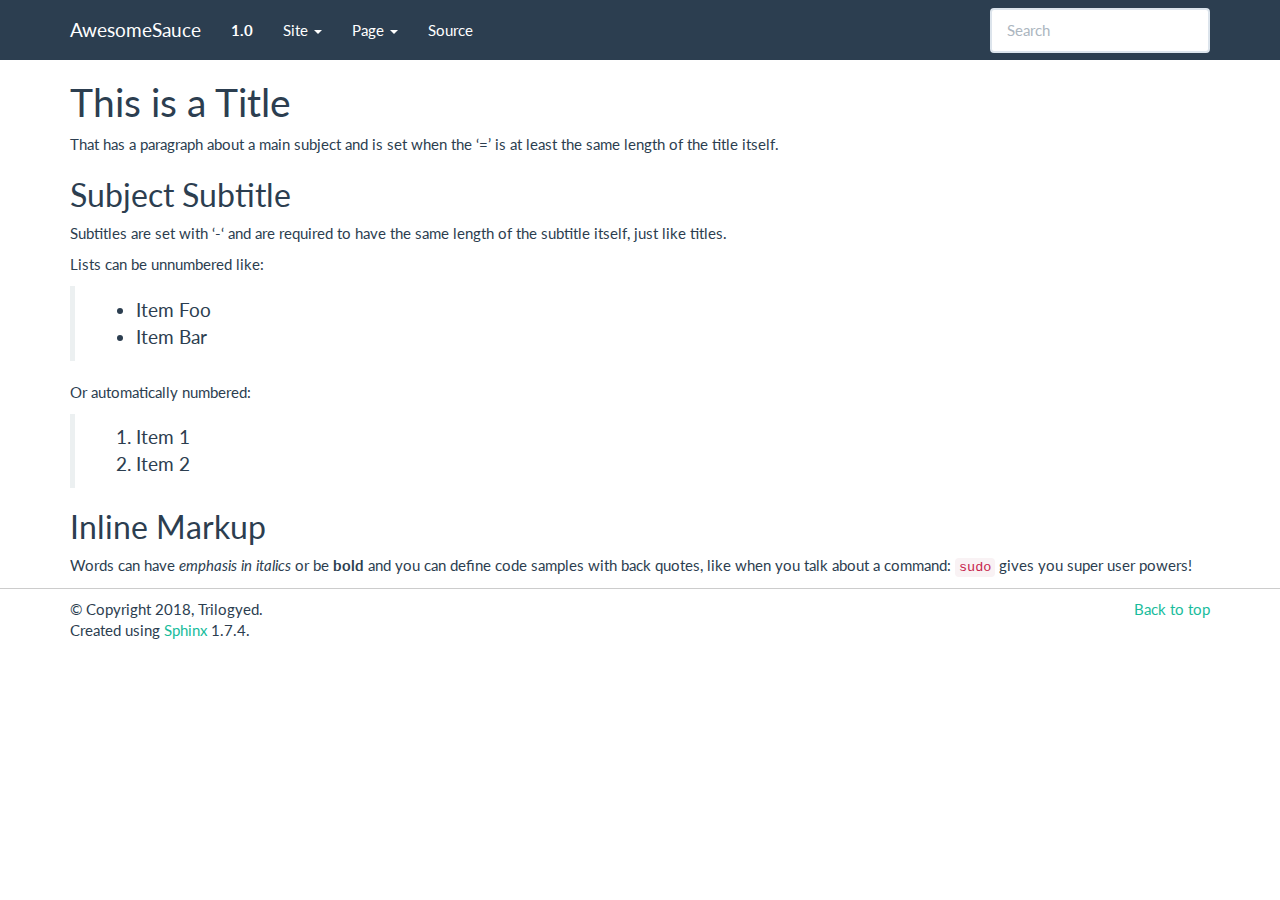
==== commit 785ead34: "Switched to Bootstrap theme" ====
--- a/_build/html/example.html
+++ b/_build/html/example.html
@@ -1,76 +1,118 @@
-
-<!DOCTYPE html PUBLIC "-//W3C//DTD XHTML 1.0 Transitional//EN"
-  "http://www.w3.org/TR/xhtml1/DTD/xhtml1-transitional.dtd">
+<!DOCTYPE html>
 
 <html xmlns="http://www.w3.org/1999/xhtml">
   <head>
     <meta http-equiv="X-UA-Compatible" content="IE=Edge" />
     <meta http-equiv="Content-Type" content="text/html; charset=utf-8" />
     <title>This is a Title &#8212; AwesomeSauce 1.0.0 documentation</title>
-    <link rel="stylesheet" href="_static/alabaster.css" type="text/css" />
+    <link rel="stylesheet" href="_static/bootstrap-sphinx.css" type="text/css" />
     <link rel="stylesheet" href="_static/pygments.css" type="text/css" />
     <script type="text/javascript" src="_static/documentation_options.js"></script>
     <script type="text/javascript" src="_static/jquery.js"></script>
     <script type="text/javascript" src="_static/underscore.js"></script>
     <script type="text/javascript" src="_static/doctools.js"></script>
+    <script type="text/javascript" src="_static/js/jquery-1.11.0.min.js"></script>
+    <script type="text/javascript" src="_static/js/jquery-fix.js"></script>
+    <script type="text/javascript" src="_static/bootstrap-3.3.7/js/bootstrap.min.js"></script>
+    <script type="text/javascript" src="_static/bootstrap-sphinx.js"></script>
     <link rel="index" title="Index" href="genindex.html" />
     <link rel="search" title="Search" href="search.html" />
-   
-  <link rel="stylesheet" href="_static/custom.css" type="text/css" />
-  
-  
-  <meta name="viewport" content="width=device-width, initial-scale=0.9, maximum-scale=0.9" />
+<meta charset='utf-8'>
+<meta http-equiv='X-UA-Compatible' content='IE=edge,chrome=1'>
+<meta name='viewport' content='width=device-width, initial-scale=1.0, maximum-scale=1'>
+<meta name="apple-mobile-web-app-capable" content="yes">
 
   </head><body>
-  <div class="document">
-    
-      <div class="sphinxsidebar" role="navigation" aria-label="main navigation">
-        <div class="sphinxsidebarwrapper">
-<h1 class="logo"><a href="index.html">AwesomeSauce</a></h1>
 
+  <div id="navbar" class="navbar navbar-default navbar-fixed-top">
+    <div class="container">
+      <div class="navbar-header">
+        <!-- .btn-navbar is used as the toggle for collapsed navbar content -->
+        <button type="button" class="navbar-toggle" data-toggle="collapse" data-target=".nav-collapse">
+          <span class="icon-bar"></span>
+          <span class="icon-bar"></span>
+          <span class="icon-bar"></span>
+        </button>
+        <a class="navbar-brand" href="index.html">
+          AwesomeSauce</a>
+        <span class="navbar-text navbar-version pull-left"><b>1.0</b></span>
+      </div>
 
-
-
-
-
-
-
-<h3>Navigation</h3>
-<p class="caption"><span class="caption-text">Contents:</span></p>
+        <div class="collapse navbar-collapse nav-collapse">
+          <ul class="nav navbar-nav">
+            
+            
+              <li class="dropdown globaltoc-container">
+  <a role="button"
+     id="dLabelGlobalToc"
+     data-toggle="dropdown"
+     data-target="#"
+     href="index.html">Site <b class="caret"></b></a>
+  <ul class="dropdown-menu globaltoc"
+      role="menu"
+      aria-labelledby="dLabelGlobalToc"><p class="caption"><span class="caption-text">Contents:</span></p>
 <ul>
 <li class="toctree-l1"><a class="reference internal" href="README.html">About AwesomeSauce</a></li>
 <li class="toctree-l1"><a class="reference internal" href="usage/installation.html">Sphinx Installation Guide</a></li>
 <li class="toctree-l1"><a class="reference internal" href="usage/quickstart.html">QuickStart Guide</a></li>
 <li class="toctree-l1"><a class="reference internal" href="usage/autobuild.html">Autobuild Sphinx</a></li>
 </ul>
+</ul>
+</li>
+              
+                <li class="dropdown">
+  <a role="button"
+     id="dLabelLocalToc"
+     data-toggle="dropdown"
+     data-target="#"
+     href="#">Page <b class="caret"></b></a>
+  <ul class="dropdown-menu localtoc"
+      role="menu"
+      aria-labelledby="dLabelLocalToc"><ul>
+<li><a class="reference internal" href="#">This is a Title</a><ul>
+<li><a class="reference internal" href="#subject-subtitle">Subject Subtitle</a></li>
+<li><a class="reference internal" href="#inline-markup">Inline Markup</a></li>
+</ul>
+</li>
+</ul>
+</ul>
+</li>
+              
+            
+            
+              
+                
+              
+            
+            
+            
+            
+              <li class="hidden-sm">
+<div id="sourcelink">
+  <a href="_sources/example.rst.txt"
+     rel="nofollow">Source</a>
+</div></li>
+            
+          </ul>
 
-<div class="relations">
-<h3>Related Topics</h3>
-<ul>
-  <li><a href="index.html">Documentation overview</a><ul>
-  </ul></li>
-</ul>
-</div>
-<div id="searchbox" style="display: none" role="search">
-  <h3>Quick search</h3>
-    <div class="searchformwrapper">
-    <form class="search" action="search.html" method="get">
-      <input type="text" name="q" />
-      <input type="submit" value="Go" />
-      <input type="hidden" name="check_keywords" value="yes" />
-      <input type="hidden" name="area" value="default" />
-    </form>
+          
+            
+<form class="navbar-form navbar-right" action="search.html" method="get">
+ <div class="form-group">
+  <input type="text" name="q" class="form-control" placeholder="Search" />
+ </div>
+  <input type="hidden" name="check_keywords" value="yes" />
+  <input type="hidden" name="area" value="default" />
+</form>
+          
+        </div>
     </div>
-</div>
-<script type="text/javascript">$('#searchbox').show(0);</script>
-        </div>
-      </div>
-      <div class="documentwrapper">
-        <div class="bodywrapper">
-          
+  </div>
 
-          <div class="body" role="main">
-            
+<div class="container">
+  <div class="row">
+    <div class="col-md-12 content">
+      
   <div class="section" id="this-is-a-title">
 <h1>This is a Title<a class="headerlink" href="#this-is-a-title" title="Permalink to this headline">¶</a></h1>
 <p>That has a paragraph about a main subject and is set when the ‘=’
@@ -103,26 +145,21 @@
 </div>
 
 
-          </div>
-          
-        </div>
-      </div>
-    <div class="clearer"></div>
+    </div>
+      
   </div>
-    <div class="footer">
-      &copy;2018, Trilogyed.
+</div>
+<footer class="footer">
+  <div class="container">
+    <p class="pull-right">
+      <a href="#">Back to top</a>
       
-      |
-      Powered by <a href="http://sphinx-doc.org/">Sphinx 1.7.4</a>
-      &amp; <a href="https://github.com/bitprophet/alabaster">Alabaster 0.7.11</a>
-      
-      |
-      <a href="_sources/example.rst.txt"
-          rel="nofollow">Page source</a>
-    </div>
-
-    
-
-    
+    </p>
+    <p>
+        &copy; Copyright 2018, Trilogyed.<br/>
+      Created using <a href="http://sphinx-doc.org/">Sphinx</a> 1.7.4.<br/>
+    </p>
+  </div>
+</footer>
   </body>
 </html>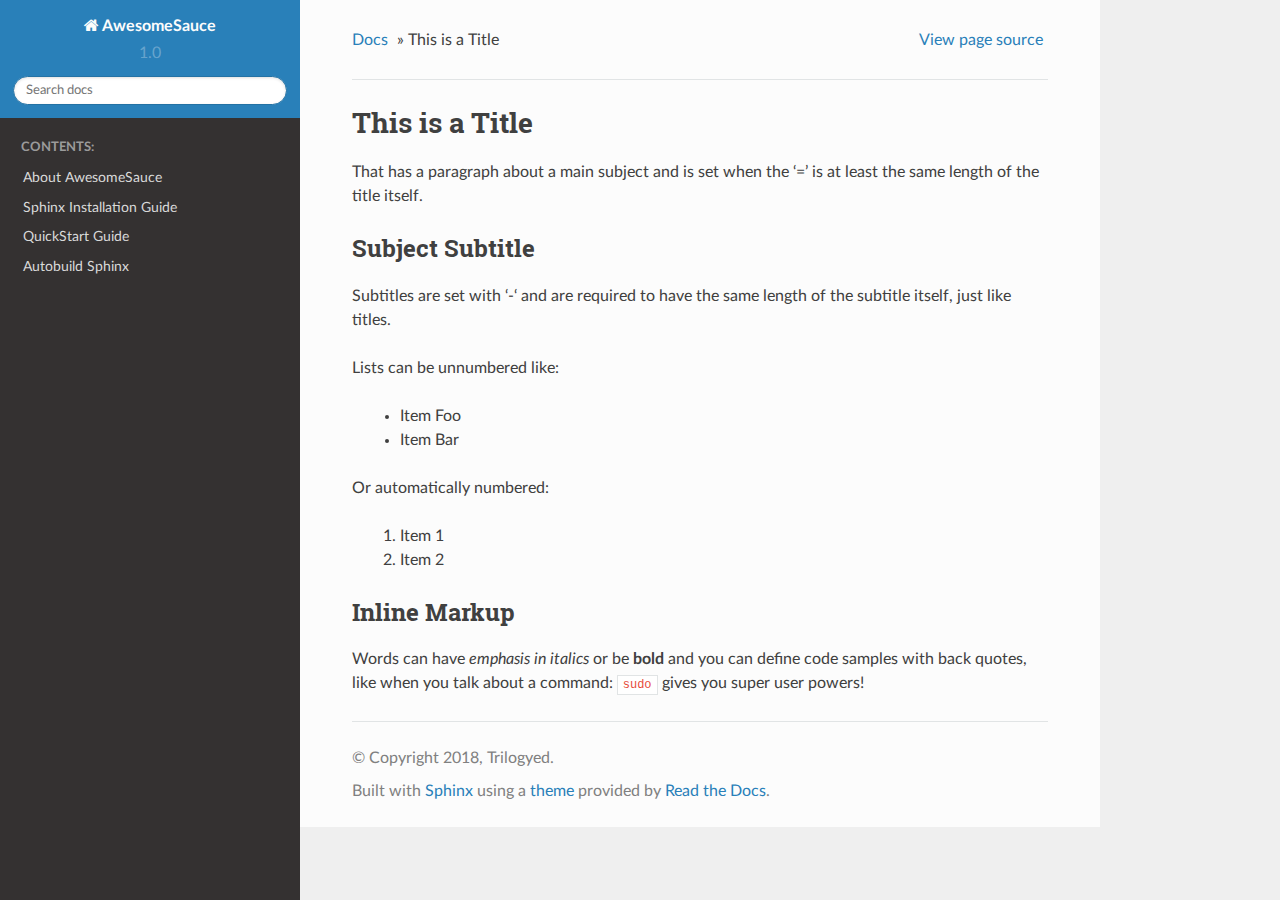
==== commit 0972e8bd: "Switches to RTD theme" ====
--- a/_build/html/example.html
+++ b/_build/html/example.html
@@ -1,118 +1,155 @@
+
+
 <!DOCTYPE html>
-
-<html xmlns="http://www.w3.org/1999/xhtml">
-  <head>
-    <meta http-equiv="X-UA-Compatible" content="IE=Edge" />
-    <meta http-equiv="Content-Type" content="text/html; charset=utf-8" />
-    <title>This is a Title &#8212; AwesomeSauce 1.0.0 documentation</title>
-    <link rel="stylesheet" href="_static/bootstrap-sphinx.css" type="text/css" />
-    <link rel="stylesheet" href="_static/pygments.css" type="text/css" />
-    <script type="text/javascript" src="_static/documentation_options.js"></script>
-    <script type="text/javascript" src="_static/jquery.js"></script>
-    <script type="text/javascript" src="_static/underscore.js"></script>
-    <script type="text/javascript" src="_static/doctools.js"></script>
-    <script type="text/javascript" src="_static/js/jquery-1.11.0.min.js"></script>
-    <script type="text/javascript" src="_static/js/jquery-fix.js"></script>
-    <script type="text/javascript" src="_static/bootstrap-3.3.7/js/bootstrap.min.js"></script>
-    <script type="text/javascript" src="_static/bootstrap-sphinx.js"></script>
+<!--[if IE 8]><html class="no-js lt-ie9" lang="en" > <![endif]-->
+<!--[if gt IE 8]><!--> <html class="no-js" lang="en" > <!--<![endif]-->
+<head>
+  <meta charset="utf-8">
+  
+  <meta name="viewport" content="width=device-width, initial-scale=1.0">
+  
+  <title>This is a Title &mdash; AwesomeSauce 1.0.0 documentation</title>
+  
+
+  
+  
+  
+  
+
+  
+
+  
+  
+    
+
+  
+
+  <link rel="stylesheet" href="_static/css/theme.css" type="text/css" />
+  <link rel="stylesheet" href="_static/pygments.css" type="text/css" />
     <link rel="index" title="Index" href="genindex.html" />
-    <link rel="search" title="Search" href="search.html" />
-<meta charset='utf-8'>
-<meta http-equiv='X-UA-Compatible' content='IE=edge,chrome=1'>
-<meta name='viewport' content='width=device-width, initial-scale=1.0, maximum-scale=1'>
-<meta name="apple-mobile-web-app-capable" content="yes">
-
-  </head><body>
-
-  <div id="navbar" class="navbar navbar-default navbar-fixed-top">
-    <div class="container">
-      <div class="navbar-header">
-        <!-- .btn-navbar is used as the toggle for collapsed navbar content -->
-        <button type="button" class="navbar-toggle" data-toggle="collapse" data-target=".nav-collapse">
-          <span class="icon-bar"></span>
-          <span class="icon-bar"></span>
-          <span class="icon-bar"></span>
-        </button>
-        <a class="navbar-brand" href="index.html">
-          AwesomeSauce</a>
-        <span class="navbar-text navbar-version pull-left"><b>1.0</b></span>
-      </div>
-
-        <div class="collapse navbar-collapse nav-collapse">
-          <ul class="nav navbar-nav">
-            
-            
-              <li class="dropdown globaltoc-container">
-  <a role="button"
-     id="dLabelGlobalToc"
-     data-toggle="dropdown"
-     data-target="#"
-     href="index.html">Site <b class="caret"></b></a>
-  <ul class="dropdown-menu globaltoc"
-      role="menu"
-      aria-labelledby="dLabelGlobalToc"><p class="caption"><span class="caption-text">Contents:</span></p>
+    <link rel="search" title="Search" href="search.html" /> 
+
+  
+  <script src="_static/js/modernizr.min.js"></script>
+
+</head>
+
+<body class="wy-body-for-nav">
+
+   
+  <div class="wy-grid-for-nav">
+
+    
+    <nav data-toggle="wy-nav-shift" class="wy-nav-side">
+      <div class="wy-side-scroll">
+        <div class="wy-side-nav-search">
+          
+
+          
+            <a href="index.html" class="icon icon-home"> AwesomeSauce
+          
+
+          
+          </a>
+
+          
+            
+            
+              <div class="version">
+                1.0
+              </div>
+            
+          
+
+          
+<div role="search">
+  <form id="rtd-search-form" class="wy-form" action="search.html" method="get">
+    <input type="text" name="q" placeholder="Search docs" />
+    <input type="hidden" name="check_keywords" value="yes" />
+    <input type="hidden" name="area" value="default" />
+  </form>
+</div>
+
+          
+        </div>
+
+        <div class="wy-menu wy-menu-vertical" data-spy="affix" role="navigation" aria-label="main navigation">
+          
+            
+            
+              
+            
+            
+              <p class="caption"><span class="caption-text">Contents:</span></p>
 <ul>
 <li class="toctree-l1"><a class="reference internal" href="README.html">About AwesomeSauce</a></li>
 <li class="toctree-l1"><a class="reference internal" href="usage/installation.html">Sphinx Installation Guide</a></li>
 <li class="toctree-l1"><a class="reference internal" href="usage/quickstart.html">QuickStart Guide</a></li>
 <li class="toctree-l1"><a class="reference internal" href="usage/autobuild.html">Autobuild Sphinx</a></li>
 </ul>
-</ul>
-</li>
-              
-                <li class="dropdown">
-  <a role="button"
-     id="dLabelLocalToc"
-     data-toggle="dropdown"
-     data-target="#"
-     href="#">Page <b class="caret"></b></a>
-  <ul class="dropdown-menu localtoc"
-      role="menu"
-      aria-labelledby="dLabelLocalToc"><ul>
-<li><a class="reference internal" href="#">This is a Title</a><ul>
-<li><a class="reference internal" href="#subject-subtitle">Subject Subtitle</a></li>
-<li><a class="reference internal" href="#inline-markup">Inline Markup</a></li>
-</ul>
-</li>
-</ul>
-</ul>
-</li>
-              
-            
-            
-              
-                
-              
-            
-            
-            
-            
-              <li class="hidden-sm">
-<div id="sourcelink">
-  <a href="_sources/example.rst.txt"
-     rel="nofollow">Source</a>
-</div></li>
-            
-          </ul>
-
-          
-            
-<form class="navbar-form navbar-right" action="search.html" method="get">
- <div class="form-group">
-  <input type="text" name="q" class="form-control" placeholder="Search" />
- </div>
-  <input type="hidden" name="check_keywords" value="yes" />
-  <input type="hidden" name="area" value="default" />
-</form>
+
+            
           
         </div>
-    </div>
-  </div>
-
-<div class="container">
-  <div class="row">
-    <div class="col-md-12 content">
+      </div>
+    </nav>
+
+    <section data-toggle="wy-nav-shift" class="wy-nav-content-wrap">
+
       
+      <nav class="wy-nav-top" aria-label="top navigation">
+        
+          <i data-toggle="wy-nav-top" class="fa fa-bars"></i>
+          <a href="index.html">AwesomeSauce</a>
+        
+      </nav>
+
+
+      <div class="wy-nav-content">
+        
+        <div class="rst-content">
+        
+          
+
+
+
+
+
+
+
+
+
+
+
+
+
+
+
+<div role="navigation" aria-label="breadcrumbs navigation">
+
+  <ul class="wy-breadcrumbs">
+    
+      <li><a href="index.html">Docs</a> &raquo;</li>
+        
+      <li>This is a Title</li>
+    
+    
+      <li class="wy-breadcrumbs-aside">
+        
+            
+            <a href="_sources/example.rst.txt" rel="nofollow"> View page source</a>
+          
+        
+      </li>
+    
+  </ul>
+
+  
+  <hr/>
+</div>
+          <div role="main" class="document" itemscope="itemscope" itemtype="http://schema.org/Article">
+           <div itemprop="articleBody">
+            
   <div class="section" id="this-is-a-title">
 <h1>This is a Title<a class="headerlink" href="#this-is-a-title" title="Permalink to this headline">¶</a></h1>
 <p>That has a paragraph about a main subject and is set when the ‘=’
@@ -145,21 +182,59 @@
 </div>
 
 
-    </div>
-      
-  </div>
-</div>
-<footer class="footer">
-  <div class="container">
-    <p class="pull-right">
-      <a href="#">Back to top</a>
-      
-    </p>
+           </div>
+           
+          </div>
+          <footer>
+  
+
+  <hr/>
+
+  <div role="contentinfo">
     <p>
-        &copy; Copyright 2018, Trilogyed.<br/>
-      Created using <a href="http://sphinx-doc.org/">Sphinx</a> 1.7.4.<br/>
+        &copy; Copyright 2018, Trilogyed.
+
     </p>
   </div>
+  Built with <a href="http://sphinx-doc.org/">Sphinx</a> using a <a href="https://github.com/rtfd/sphinx_rtd_theme">theme</a> provided by <a href="https://readthedocs.org">Read the Docs</a>. 
+
 </footer>
-  </body>
+
+        </div>
+      </div>
+
+    </section>
+
+  </div>
+  
+
+
+  
+
+    <script type="text/javascript">
+        var DOCUMENTATION_OPTIONS = {
+            URL_ROOT:'./',
+            VERSION:'1.0.0',
+            LANGUAGE:'None',
+            COLLAPSE_INDEX:false,
+            FILE_SUFFIX:'.html',
+            HAS_SOURCE:  true,
+            SOURCELINK_SUFFIX: '.txt'
+        };
+    </script>
+      <script type="text/javascript" src="_static/jquery.js"></script>
+      <script type="text/javascript" src="_static/underscore.js"></script>
+      <script type="text/javascript" src="_static/doctools.js"></script>
+
+  
+
+  <script type="text/javascript" src="_static/js/theme.js"></script>
+
+  <script type="text/javascript">
+      jQuery(function () {
+          SphinxRtdTheme.Navigation.enable(true);
+      });
+  </script> 
+
+</body>
 </html>--- a/_build/html/_static/css/theme.css
+++ b/_build/html/_static/css/theme.css
@@ -0,0 +1,6 @@
+/* sphinx_rtd_theme version 0.4.1 | MIT license */
+/* Built 20180727 10:07 */
+*{-webkit-box-sizing:border-box;-moz-box-sizing:border-box;box-sizing:border-box}article,aside,details,figcaption,figure,footer,header,hgroup,nav,section{display:block}audio,canvas,video{display:inline-block;*display:inline;*zoom:1}audio:not([controls]){display:none}[hidden]{display:none}*{-webkit-box-sizing:border-box;-moz-box-sizing:border-box;box-sizing:border-box}html{font-size:100%;-webkit-text-size-adjust:100%;-ms-text-size-adjust:100%}body{margin:0}a:hover,a:active{outline:0}abbr[title]{border-bottom:1px dotted}b,strong{font-weight:bold}blockquote{margin:0}dfn{font-style:italic}ins{background:#ff9;color:#000;text-decoration:none}mark{background:#ff0;color:#000;font-style:italic;font-weight:bold}pre,code,.rst-content tt,.rst-content code,kbd,samp{font-family:monospace,serif;_font-family:"courier new",monospace;font-size:1em}pre{white-space:pre}q{quotes:none}q:before,q:after{content:"";content:none}small{font-size:85%}sub,sup{font-size:75%;line-height:0;position:relative;vertical-align:baseline}sup{top:-0.5em}sub{bottom:-0.25em}ul,ol,dl{margin:0;padding:0;list-style:none;list-style-image:none}li{list-style:none}dd{margin:0}img{border:0;-ms-interpolation-mode:bicubic;vertical-align:middle;max-width:100%}svg:not(:root){overflow:hidden}figure{margin:0}form{margin:0}fieldset{border:0;margin:0;padding:0}label{cursor:pointer}legend{border:0;*margin-left:-7px;padding:0;white-space:normal}button,input,select,textarea{font-size:100%;margin:0;vertical-align:baseline;*vertical-align:middle}button,input{line-height:normal}button,input[type="button"],input[type="reset"],input[type="submit"]{cursor:pointer;-webkit-appearance:button;*overflow:visible}button[disabled],input[disabled]{cursor:default}input[type="checkbox"],input[type="radio"]{box-sizing:border-box;padding:0;*width:13px;*height:13px}input[type="search"]{-webkit-appearance:textfield;-moz-box-sizing:content-box;-webkit-box-sizing:content-box;box-sizing:content-box}input[type="search"]::-webkit-search-decoration,input[type="search"]::-webkit-search-cancel-button{-webkit-appearance:none}button::-moz-focus-inner,input::-moz-focus-inner{border:0;padding:0}textarea{overflow:auto;vertical-align:top;resize:vertical}table{border-collapse:collapse;border-spacing:0}td{vertical-align:top}.chromeframe{margin:.2em 0;background:#ccc;color:#000;padding:.2em 0}.ir{display:block;border:0;text-indent:-999em;overflow:hidden;background-color:transparent;background-repeat:no-repeat;text-align:left;direction:ltr;*line-height:0}.ir br{display:none}.hidden{display:none !important;visibility:hidden}.visuallyhidden{border:0;clip:rect(0 0 0 0);height:1px;margin:-1px;overflow:hidden;padding:0;position:absolute;width:1px}.visuallyhidden.focusable:active,.visuallyhidden.focusable:focus{clip:auto;height:auto;margin:0;overflow:visible;position:static;width:auto}.invisible{visibility:hidden}.relative{position:relative}big,small{font-size:100%}@media print{html,body,section{background:none !important}*{box-shadow:none !important;text-shadow:none !important;filter:none !important;-ms-filter:none !important}a,a:visited{text-decoration:underline}.ir a:after,a[href^="javascript:"]:after,a[href^="#"]:after{content:""}pre,blockquote{page-break-inside:avoid}thead{display:table-header-group}tr,img{page-break-inside:avoid}img{max-width:100% !important}@page{margin:.5cm}p,h2,.rst-content .toctree-wrapper p.caption,h3{orphans:3;widows:3}h2,.rst-content .toctree-wrapper p.caption,h3{page-break-after:avoid}}.fa:before,.wy-menu-vertical li span.toctree-expand:before,.wy-menu-vertical li.on a span.toctree-expand:before,.wy-menu-vertical li.current>a span.toctree-expand:before,.rst-content .admonition-title:before,.rst-content h1 .headerlink:before,.rst-content h2 .headerlink:before,.rst-content h3 .headerlink:before,.rst-content h4 .headerlink:before,.rst-content h5 .headerlink:before,.rst-content h6 .headerlink:before,.rst-content dl dt .headerlink:before,.rst-content p.caption .headerlink:before,.rst-content table>caption .headerlink:before,.rst-content tt.download span:first-child:before,.rst-content code.download span:first-child:before,.icon:before,.wy-dropdown .caret:before,.wy-inline-validate.wy-inline-validate-success .wy-input-context:before,.wy-inline-validate.wy-inline-validate-danger .wy-input-context:before,.wy-inline-validate.wy-inline-validate-warning .wy-input-context:before,.wy-inline-validate.wy-inline-validate-info .wy-input-context:before,.wy-alert,.rst-content .note,.rst-content .attention,.rst-content .caution,.rst-content .danger,.rst-content .error,.rst-content .hint,.rst-content .important,.rst-content .tip,.rst-content .warning,.rst-content .seealso,.rst-content .admonition-todo,.rst-content .admonition,.btn,input[type="text"],input[type="password"],input[type="email"],input[type="url"],input[type="date"],input[type="month"],input[type="time"],input[type="datetime"],input[type="datetime-local"],input[type="week"],input[type="number"],input[type="search"],input[type="tel"],input[type="color"],select,textarea,.wy-menu-vertical li.on a,.wy-menu-vertical li.current>a,.wy-side-nav-search>a,.wy-side-nav-search .wy-dropdown>a,.wy-nav-top a{-webkit-font-smoothing:antialiased}.clearfix{*zoom:1}.clearfix:before,.clearfix:after{display:table;content:""}.clearfix:after{clear:both}/*!
+ *  Font Awesome 4.7.0 by @davegandy - http://fontawesome.io - @fontawesome
+ *  License - http://fontawesome.io/license (Font: SIL OFL 1.1, CSS: MIT License)
+ */@font-face{font-family:'FontAwesome';src:url("../fonts/fontawesome-webfont.eot?v=4.7.0");src:url("../fonts/fontawesome-webfont.eot?#iefix&v=4.7.0") format("embedded-opentype"),url("../fonts/fontawesome-webfont.woff2?v=4.7.0") format("woff2"),url("../fonts/fontawesome-webfont.woff?v=4.7.0") format("woff"),url("../fonts/fontawesome-webfont.ttf?v=4.7.0") format("truetype"),url("../fonts/fontawesome-webfont.svg?v=4.7.0#fontawesomeregular") format("svg");font-weight:normal;font-style:normal}.fa,.wy-menu-vertical li span.toctree-expand,.wy-menu-vertical li.on a span.toctree-expand,.wy-menu-vertical li.current>a span.toctree-expand,.rst-content .admonition-title,.rst-content h1 .headerlink,.rst-content h2 .headerlink,.rst-content h3 .headerlink,.rst-content h4 .headerlink,.rst-content h5 .headerlink,.rst-content h6 .headerlink,.rst-content dl dt .headerlink,.rst-content p.caption .headerlink,.rst-content table>caption .headerlink,.rst-content tt.download span:first-child,.rst-content code.download span:first-child,.icon{display:inline-block;font:normal normal normal 14px/1 FontAwesome;font-size:inherit;text-rendering:auto;-webkit-font-smoothing:antialiased;-moz-osx-font-smoothing:grayscale}.fa-lg{font-size:1.3333333333em;line-height:.75em;vertical-align:-15%}.fa-2x{font-size:2em}.fa-3x{font-size:3em}.fa-4x{font-size:4em}.fa-5x{font-size:5em}.fa-fw{width:1.2857142857em;text-align:center}.fa-ul{padding-left:0;margin-left:2.1428571429em;list-style-type:none}.fa-ul>li{position:relative}.fa-li{position:absolute;left:-2.1428571429em;width:2.1428571429em;top:.1428571429em;text-align:center}.fa-li.fa-lg{left:-1.8571428571em}.fa-border{padding:.2em .25em .15em;border:solid 0.08em #eee;border-radius:.1em}.fa-pull-left{float:left}.fa-pull-right{float:right}.fa.fa-pull-left,.wy-menu-vertical li span.fa-pull-left.toctree-expand,.wy-menu-vertical li.on a span.fa-pull-left.toctree-expand,.wy-menu-vertical li.current>a span.fa-pull-left.toctree-expand,.rst-content .fa-pull-left.admonition-title,.rst-content h1 .fa-pull-left.headerlink,.rst-content h2 .fa-pull-left.headerlink,.rst-content h3 .fa-pull-left.headerlink,.rst-content h4 .fa-pull-left.headerlink,.rst-content h5 .fa-pull-left.headerlink,.rst-content h6 .fa-pull-left.headerlink,.rst-content dl dt .fa-pull-left.headerlink,.rst-content p.caption .fa-pull-left.headerlink,.rst-content table>caption .fa-pull-left.headerlink,.rst-content tt.download span.fa-pull-left:first-child,.rst-content code.download span.fa-pull-left:first-child,.fa-pull-left.icon{margin-right:.3em}.fa.fa-pull-right,.wy-menu-vertical li span.fa-pull-right.toctree-expand,.wy-menu-vertical li.on a span.fa-pull-right.toctree-expand,.wy-menu-vertical li.current>a span.fa-pull-right.toctree-expand,.rst-content .fa-pull-right.admonition-title,.rst-content h1 .fa-pull-right.headerlink,.rst-content h2 .fa-pull-right.headerlink,.rst-content h3 .fa-pull-right.headerlink,.rst-content h4 .fa-pull-right.headerlink,.rst-content h5 .fa-pull-right.headerlink,.rst-content h6 .fa-pull-right.headerlink,.rst-content dl dt .fa-pull-right.headerlink,.rst-content p.caption .fa-pull-right.headerlink,.rst-content table>caption .fa-pull-right.headerlink,.rst-content tt.download span.fa-pull-right:first-child,.rst-content code.download span.fa-pull-right:first-child,.fa-pull-right.icon{margin-left:.3em}.pull-right{float:right}.pull-left{float:left}.fa.pull-left,.wy-menu-vertical li span.pull-left.toctree-expand,.wy-menu-vertical li.on a span.pull-left.toctree-expand,.wy-menu-vertical li.current>a span.pull-left.toctree-expand,.rst-content .pull-left.admonition-title,.rst-content h1 .pull-left.headerlink,.rst-content h2 .pull-left.headerlink,.rst-content h3 .pull-left.headerlink,.rst-content h4 .pull-left.headerlink,.rst-content h5 .pull-left.headerlink,.rst-content h6 .pull-left.headerlink,.rst-content dl dt .pull-left.headerlink,.rst-content p.caption .pull-left.headerlink,.rst-content table>caption .pull-left.headerlink,.rst-content tt.download span.pull-left:first-child,.rst-content code.download span.pull-left:first-child,.pull-left.icon{margin-right:.3em}.fa.pull-right,.wy-menu-vertical li span.pull-right.toctree-expand,.wy-menu-vertical li.on a span.pull-right.toctree-expand,.wy-menu-vertical li.current>a span.pull-right.toctree-expand,.rst-content .pull-right.admonition-title,.rst-content h1 .pull-right.headerlink,.rst-content h2 .pull-right.headerlink,.rst-content h3 .pull-right.headerlink,.rst-content h4 .pull-right.headerlink,.rst-content h5 .pull-right.headerlink,.rst-content h6 .pull-right.headerlink,.rst-content dl dt .pull-right.headerlink,.rst-content p.caption .pull-right.headerlink,.rst-content table>caption .pull-right.headerlink,.rst-content tt.download span.pull-right:first-child,.rst-content code.download span.pull-right:first-child,.pull-right.icon{margin-left:.3em}.fa-spin{-webkit-animation:fa-spin 2s infinite linear;animation:fa-spin 2s infinite linear}.fa-pulse{-webkit-animation:fa-spin 1s infinite steps(8);animation:fa-spin 1s infinite steps(8)}@-webkit-keyframes fa-spin{0%{-webkit-transform:rotate(0deg);transform:rotate(0deg)}100%{-webkit-transform:rotate(359deg);transform:rotate(359deg)}}@keyframes fa-spin{0%{-webkit-transform:rotate(0deg);transform:rotate(0deg)}100%{-webkit-transform:rotate(359deg);transform:rotate(359deg)}}.fa-rotate-90{-ms-filter:"progid:DXImageTransform.Microsoft.BasicImage(rotation=1)";-webkit-transform:rotate(90deg);-ms-transform:rotate(90deg);transform:rotate(90deg)}.fa-rotate-180{-ms-filter:"progid:DXImageTransform.Microsoft.BasicImage(rotation=2)";-webkit-transform:rotate(180deg);-ms-transform:rotate(180deg);transform:rotate(180deg)}.fa-rotate-270{-ms-filter:"progid:DXImageTransform.Microsoft.BasicImage(rotation=3)";-webkit-transform:rotate(270deg);-ms-transform:rotate(270deg);transform:rotate(270deg)}.fa-flip-horizontal{-ms-filter:"progid:DXImageTransform.Microsoft.BasicImage(rotation=0, mirror=1)";-webkit-transform:scale(-1, 1);-ms-transform:scale(-1, 1);transform:scale(-1, 1)}.fa-flip-vertical{-ms-filter:"progid:DXImageTransform.Microsoft.BasicImage(rotation=2, mirror=1)";-webkit-transform:scale(1, -1);-ms-transform:scale(1, -1);transform:scale(1, -1)}:root .fa-rotate-90,:root .fa-rotate-180,:root .fa-rotate-270,:root .fa-flip-horizontal,:root .fa-flip-vertical{filter:none}.fa-stack{position:relative;display:inline-block;width:2em;height:2em;line-height:2em;vertical-align:middle}.fa-stack-1x,.fa-stack-2x{position:absolute;left:0;width:100%;text-align:center}.fa-stack-1x{line-height:inherit}.fa-stack-2x{font-size:2em}.fa-inverse{color:#fff}.fa-glass:before{content:""}.fa-music:before{content:""}.fa-search:before,.icon-search:before{content:""}.fa-envelope-o:before{content:""}.fa-heart:before{content:""}.fa-star:before{content:""}.fa-star-o:before{content:""}.fa-user:before{content:""}.fa-film:before{content:""}.fa-th-large:before{content:""}.fa-th:before{content:""}.fa-th-list:before{content:""}.fa-check:before{content:""}.fa-remove:before,.fa-close:before,.fa-times:before{content:""}.fa-search-plus:before{content:""}.fa-search-minus:before{content:""}.fa-power-off:before{content:""}.fa-signal:before{content:""}.fa-gear:before,.fa-cog:before{content:""}.fa-trash-o:before{content:""}.fa-home:before,.icon-home:before{content:""}.fa-file-o:before{content:""}.fa-clock-o:before{content:""}.fa-road:before{content:""}.fa-download:before,.rst-content tt.download span:first-child:before,.rst-content code.download span:first-child:before{content:""}.fa-arrow-circle-o-down:before{content:""}.fa-arrow-circle-o-up:before{content:""}.fa-inbox:before{content:""}.fa-play-circle-o:before{content:""}.fa-rotate-right:before,.fa-repeat:before{content:""}.fa-refresh:before{content:""}.fa-list-alt:before{content:""}.fa-lock:before{content:""}.fa-flag:before{content:""}.fa-headphones:before{content:""}.fa-volume-off:before{content:""}.fa-volume-down:before{content:""}.fa-volume-up:before{content:""}.fa-qrcode:before{content:""}.fa-barcode:before{content:""}.fa-tag:before{content:""}.fa-tags:before{content:""}.fa-book:before,.icon-book:before{content:""}.fa-bookmark:before{content:""}.fa-print:before{content:""}.fa-camera:before{content:""}.fa-font:before{content:""}.fa-bold:before{content:""}.fa-italic:before{content:""}.fa-text-height:before{content:""}.fa-text-width:before{content:""}.fa-align-left:before{content:""}.fa-align-center:before{content:""}.fa-align-right:before{content:""}.fa-align-justify:before{content:""}.fa-list:before{content:""}.fa-dedent:before,.fa-outdent:before{content:""}.fa-indent:before{content:""}.fa-video-camera:before{content:""}.fa-photo:before,.fa-image:before,.fa-picture-o:before{content:""}.fa-pencil:before{content:""}.fa-map-marker:before{content:""}.fa-adjust:before{content:""}.fa-tint:before{content:""}.fa-edit:before,.fa-pencil-square-o:before{content:""}.fa-share-square-o:before{content:""}.fa-check-square-o:before{content:""}.fa-arrows:before{content:""}.fa-step-backward:before{content:""}.fa-fast-backward:before{content:""}.fa-backward:before{content:""}.fa-play:before{content:""}.fa-pause:before{content:""}.fa-stop:before{content:""}.fa-forward:before{content:""}.fa-fast-forward:before{content:""}.fa-step-forward:before{content:""}.fa-eject:before{content:""}.fa-chevron-left:before{content:""}.fa-chevron-right:before{content:""}.fa-plus-circle:before{content:""}.fa-minus-circle:before{content:""}.fa-times-circle:before,.wy-inline-validate.wy-inline-validate-danger .wy-input-context:before{content:""}.fa-check-circle:before,.wy-inline-validate.wy-inline-validate-success .wy-input-context:before{content:""}.fa-question-circle:before{content:""}.fa-info-circle:before{content:""}.fa-crosshairs:before{content:""}.fa-times-circle-o:before{content:""}.fa-check-circle-o:before{content:""}.fa-ban:before{content:""}.fa-arrow-left:before{content:""}.fa-arrow-right:before{content:""}.fa-arrow-up:before{content:""}.fa-arrow-down:before{content:""}.fa-mail-forward:before,.fa-share:before{content:""}.fa-expand:before{content:""}.fa-compress:before{content:""}.fa-plus:before{content:""}.fa-minus:before{content:""}.fa-asterisk:before{content:""}.fa-exclamation-circle:before,.wy-inline-validate.wy-inline-validate-warning .wy-input-context:before,.wy-inline-validate.wy-inline-validate-info .wy-input-context:before,.rst-content .admonition-title:before{content:""}.fa-gift:before{content:""}.fa-leaf:before{content:""}.fa-fire:before,.icon-fire:before{content:""}.fa-eye:before{content:""}.fa-eye-slash:before{content:""}.fa-warning:before,.fa-exclamation-triangle:before{content:""}.fa-plane:before{content:""}.fa-calendar:before{content:""}.fa-random:before{content:""}.fa-comment:before{content:""}.fa-magnet:before{content:""}.fa-chevron-up:before{content:""}.fa-chevron-down:before{content:""}.fa-retweet:before{content:""}.fa-shopping-cart:before{content:""}.fa-folder:before{content:""}.fa-folder-open:before{content:""}.fa-arrows-v:before{content:""}.fa-arrows-h:before{content:""}.fa-bar-chart-o:before,.fa-bar-chart:before{content:""}.fa-twitter-square:before{content:""}.fa-facebook-square:before{content:""}.fa-camera-retro:before{content:""}.fa-key:before{content:""}.fa-gears:before,.fa-cogs:before{content:""}.fa-comments:before{content:""}.fa-thumbs-o-up:before{content:""}.fa-thumbs-o-down:before{content:""}.fa-star-half:before{content:""}.fa-heart-o:before{content:""}.fa-sign-out:before{content:""}.fa-linkedin-square:before{content:""}.fa-thumb-tack:before{content:""}.fa-external-link:before{content:""}.fa-sign-in:before{content:""}.fa-trophy:before{content:""}.fa-github-square:before{content:""}.fa-upload:before{content:""}.fa-lemon-o:before{content:""}.fa-phone:before{content:""}.fa-square-o:before{content:""}.fa-bookmark-o:before{content:""}.fa-phone-square:before{content:""}.fa-twitter:before{content:""}.fa-facebook-f:before,.fa-facebook:before{content:""}.fa-github:before,.icon-github:before{content:""}.fa-unlock:before{content:""}.fa-credit-card:before{content:""}.fa-feed:before,.fa-rss:before{content:""}.fa-hdd-o:before{content:""}.fa-bullhorn:before{content:""}.fa-bell:before{content:""}.fa-certificate:before{content:""}.fa-hand-o-right:before{content:""}.fa-hand-o-left:before{content:""}.fa-hand-o-up:before{content:""}.fa-hand-o-down:before{content:""}.fa-arrow-circle-left:before,.icon-circle-arrow-left:before{content:""}.fa-arrow-circle-right:before,.icon-circle-arrow-right:before{content:""}.fa-arrow-circle-up:before{content:""}.fa-arrow-circle-down:before{content:""}.fa-globe:before{content:""}.fa-wrench:before{content:""}.fa-tasks:before{content:""}.fa-filter:before{content:""}.fa-briefcase:before{content:""}.fa-arrows-alt:before{content:""}.fa-group:before,.fa-users:before{content:""}.fa-chain:before,.fa-link:before,.icon-link:before{content:""}.fa-cloud:before{content:""}.fa-flask:before{content:""}.fa-cut:before,.fa-scissors:before{content:""}.fa-copy:before,.fa-files-o:before{content:""}.fa-paperclip:before{content:""}.fa-save:before,.fa-floppy-o:before{content:""}.fa-square:before{content:""}.fa-navicon:before,.fa-reorder:before,.fa-bars:before{content:""}.fa-list-ul:before{content:""}.fa-list-ol:before{content:""}.fa-strikethrough:before{content:""}.fa-underline:before{content:""}.fa-table:before{content:""}.fa-magic:before{content:""}.fa-truck:before{content:""}.fa-pinterest:before{content:""}.fa-pinterest-square:before{content:""}.fa-google-plus-square:before{content:""}.fa-google-plus:before{content:""}.fa-money:before{content:""}.fa-caret-down:before,.wy-dropdown .caret:before,.icon-caret-down:before{content:""}.fa-caret-up:before{content:""}.fa-caret-left:before{content:""}.fa-caret-right:before{content:""}.fa-columns:before{content:""}.fa-unsorted:before,.fa-sort:before{content:""}.fa-sort-down:before,.fa-sort-desc:before{content:""}.fa-sort-up:before,.fa-sort-asc:before{content:""}.fa-envelope:before{content:""}.fa-linkedin:before{content:""}.fa-rotate-left:before,.fa-undo:before{content:""}.fa-legal:before,.fa-gavel:before{content:""}.fa-dashboard:before,.fa-tachometer:before{content:""}.fa-comment-o:before{content:""}.fa-comments-o:before{content:""}.fa-flash:before,.fa-bolt:before{content:""}.fa-sitemap:before{content:""}.fa-umbrella:before{content:""}.fa-paste:before,.fa-clipboard:before{content:""}.fa-lightbulb-o:before{content:""}.fa-exchange:before{content:""}.fa-cloud-download:before{content:""}.fa-cloud-upload:before{content:""}.fa-user-md:before{content:""}.fa-stethoscope:before{content:""}.fa-suitcase:before{content:""}.fa-bell-o:before{content:""}.fa-coffee:before{content:""}.fa-cutlery:before{content:""}.fa-file-text-o:before{content:""}.fa-building-o:before{content:""}.fa-hospital-o:before{content:""}.fa-ambulance:before{content:""}.fa-medkit:before{content:""}.fa-fighter-jet:before{content:""}.fa-beer:before{content:""}.fa-h-square:before{content:""}.fa-plus-square:before{content:""}.fa-angle-double-left:before{content:""}.fa-angle-double-right:before{content:""}.fa-angle-double-up:before{content:""}.fa-angle-double-down:before{content:""}.fa-angle-left:before{content:""}.fa-angle-right:before{content:""}.fa-angle-up:before{content:""}.fa-angle-down:before{content:""}.fa-desktop:before{content:""}.fa-laptop:before{content:""}.fa-tablet:before{content:""}.fa-mobile-phone:before,.fa-mobile:before{content:""}.fa-circle-o:before{content:""}.fa-quote-left:before{content:""}.fa-quote-right:before{content:""}.fa-spinner:before{content:""}.fa-circle:before{content:""}.fa-mail-reply:before,.fa-reply:before{content:""}.fa-github-alt:before{content:""}.fa-folder-o:before{content:""}.fa-folder-open-o:before{content:""}.fa-smile-o:before{content:""}.fa-frown-o:before{content:""}.fa-meh-o:before{content:""}.fa-gamepad:before{content:""}.fa-keyboard-o:before{content:""}.fa-flag-o:before{content:""}.fa-flag-checkered:before{content:""}.fa-terminal:before{content:""}.fa-code:before{content:""}.fa-mail-reply-all:before,.fa-reply-all:before{content:""}.fa-star-half-empty:before,.fa-star-half-full:before,.fa-star-half-o:before{content:""}.fa-location-arrow:before{content:""}.fa-crop:before{content:""}.fa-code-fork:before{content:""}.fa-unlink:before,.fa-chain-broken:before{content:""}.fa-question:before{content:""}.fa-info:before{content:""}.fa-exclamation:before{content:""}.fa-superscript:before{content:""}.fa-subscript:before{content:""}.fa-eraser:before{content:""}.fa-puzzle-piece:before{content:""}.fa-microphone:before{content:""}.fa-microphone-slash:before{content:""}.fa-shield:before{content:""}.fa-calendar-o:before{content:""}.fa-fire-extinguisher:before{content:""}.fa-rocket:before{content:""}.fa-maxcdn:before{content:""}.fa-chevron-circle-left:before{content:""}.fa-chevron-circle-right:before{content:""}.fa-chevron-circle-up:before{content:""}.fa-chevron-circle-down:before{content:""}.fa-html5:before{content:""}.fa-css3:before{content:""}.fa-anchor:before{content:""}.fa-unlock-alt:before{content:""}.fa-bullseye:before{content:""}.fa-ellipsis-h:before{content:""}.fa-ellipsis-v:before{content:""}.fa-rss-square:before{content:""}.fa-play-circle:before{content:""}.fa-ticket:before{content:""}.fa-minus-square:before{content:""}.fa-minus-square-o:before,.wy-menu-vertical li.on a span.toctree-expand:before,.wy-menu-vertical li.current>a span.toctree-expand:before{content:""}.fa-level-up:before{content:""}.fa-level-down:before{content:""}.fa-check-square:before{content:""}.fa-pencil-square:before{content:""}.fa-external-link-square:before{content:""}.fa-share-square:before{content:""}.fa-compass:before{content:""}.fa-toggle-down:before,.fa-caret-square-o-down:before{content:""}.fa-toggle-up:before,.fa-caret-square-o-up:before{content:""}.fa-toggle-right:before,.fa-caret-square-o-right:before{content:""}.fa-euro:before,.fa-eur:before{content:""}.fa-gbp:before{content:""}.fa-dollar:before,.fa-usd:before{content:""}.fa-rupee:before,.fa-inr:before{content:""}.fa-cny:before,.fa-rmb:before,.fa-yen:before,.fa-jpy:before{content:""}.fa-ruble:before,.fa-rouble:before,.fa-rub:before{content:""}.fa-won:before,.fa-krw:before{content:""}.fa-bitcoin:before,.fa-btc:before{content:""}.fa-file:before{content:""}.fa-file-text:before{content:""}.fa-sort-alpha-asc:before{content:""}.fa-sort-alpha-desc:before{content:""}.fa-sort-amount-asc:before{content:""}.fa-sort-amount-desc:before{content:""}.fa-sort-numeric-asc:before{content:""}.fa-sort-numeric-desc:before{content:""}.fa-thumbs-up:before{content:""}.fa-thumbs-down:before{content:""}.fa-youtube-square:before{content:""}.fa-youtube:before{content:""}.fa-xing:before{content:""}.fa-xing-square:before{content:""}.fa-youtube-play:before{content:""}.fa-dropbox:before{content:""}.fa-stack-overflow:before{content:""}.fa-instagram:before{content:""}.fa-flickr:before{content:""}.fa-adn:before{content:""}.fa-bitbucket:before,.icon-bitbucket:before{content:""}.fa-bitbucket-square:before{content:""}.fa-tumblr:before{content:""}.fa-tumblr-square:before{content:""}.fa-long-arrow-down:before{content:""}.fa-long-arrow-up:before{content:""}.fa-long-arrow-left:before{content:""}.fa-long-arrow-right:before{content:""}.fa-apple:before{content:""}.fa-windows:before{content:""}.fa-android:before{content:""}.fa-linux:before{content:""}.fa-dribbble:before{content:""}.fa-skype:before{content:""}.fa-foursquare:before{content:""}.fa-trello:before{content:""}.fa-female:before{content:""}.fa-male:before{content:""}.fa-gittip:before,.fa-gratipay:before{content:""}.fa-sun-o:before{content:""}.fa-moon-o:before{content:""}.fa-archive:before{content:""}.fa-bug:before{content:""}.fa-vk:before{content:""}.fa-weibo:before{content:""}.fa-renren:before{content:""}.fa-pagelines:before{content:""}.fa-stack-exchange:before{content:""}.fa-arrow-circle-o-right:before{content:""}.fa-arrow-circle-o-left:before{content:""}.fa-toggle-left:before,.fa-caret-square-o-left:before{content:""}.fa-dot-circle-o:before{content:""}.fa-wheelchair:before{content:""}.fa-vimeo-square:before{content:""}.fa-turkish-lira:before,.fa-try:before{content:""}.fa-plus-square-o:before,.wy-menu-vertical li span.toctree-expand:before{content:""}.fa-space-shuttle:before{content:""}.fa-slack:before{content:""}.fa-envelope-square:before{content:""}.fa-wordpress:before{content:""}.fa-openid:before{content:""}.fa-institution:before,.fa-bank:before,.fa-university:before{content:""}.fa-mortar-board:before,.fa-graduation-cap:before{content:""}.fa-yahoo:before{content:""}.fa-google:before{content:""}.fa-reddit:before{content:""}.fa-reddit-square:before{content:""}.fa-stumbleupon-circle:before{content:""}.fa-stumbleupon:before{content:""}.fa-delicious:before{content:""}.fa-digg:before{content:""}.fa-pied-piper-pp:before{content:""}.fa-pied-piper-alt:before{content:""}.fa-drupal:before{content:""}.fa-joomla:before{content:""}.fa-language:before{content:""}.fa-fax:before{content:""}.fa-building:before{content:""}.fa-child:before{content:""}.fa-paw:before{content:""}.fa-spoon:before{content:""}.fa-cube:before{content:""}.fa-cubes:before{content:""}.fa-behance:before{content:""}.fa-behance-square:before{content:""}.fa-steam:before{content:""}.fa-steam-square:before{content:""}.fa-recycle:before{content:""}.fa-automobile:before,.fa-car:before{content:""}.fa-cab:before,.fa-taxi:before{content:""}.fa-tree:before{content:""}.fa-spotify:before{content:""}.fa-deviantart:before{content:""}.fa-soundcloud:before{content:""}.fa-database:before{content:""}.fa-file-pdf-o:before{content:""}.fa-file-word-o:before{content:""}.fa-file-excel-o:before{content:""}.fa-file-powerpoint-o:before{content:""}.fa-file-photo-o:before,.fa-file-picture-o:before,.fa-file-image-o:before{content:""}.fa-file-zip-o:before,.fa-file-archive-o:before{content:""}.fa-file-sound-o:before,.fa-file-audio-o:before{content:""}.fa-file-movie-o:before,.fa-file-video-o:before{content:""}.fa-file-code-o:before{content:""}.fa-vine:before{content:""}.fa-codepen:before{content:""}.fa-jsfiddle:before{content:""}.fa-life-bouy:before,.fa-life-buoy:before,.fa-life-saver:before,.fa-support:before,.fa-life-ring:before{content:""}.fa-circle-o-notch:before{content:""}.fa-ra:before,.fa-resistance:before,.fa-rebel:before{content:""}.fa-ge:before,.fa-empire:before{content:""}.fa-git-square:before{content:""}.fa-git:before{content:""}.fa-y-combinator-square:before,.fa-yc-square:before,.fa-hacker-news:before{content:""}.fa-tencent-weibo:before{content:""}.fa-qq:before{content:""}.fa-wechat:before,.fa-weixin:before{content:""}.fa-send:before,.fa-paper-plane:before{content:""}.fa-send-o:before,.fa-paper-plane-o:before{content:""}.fa-history:before{content:""}.fa-circle-thin:before{content:""}.fa-header:before{content:""}.fa-paragraph:before{content:""}.fa-sliders:before{content:""}.fa-share-alt:before{content:""}.fa-share-alt-square:before{content:""}.fa-bomb:before{content:""}.fa-soccer-ball-o:before,.fa-futbol-o:before{content:""}.fa-tty:before{content:""}.fa-binoculars:before{content:""}.fa-plug:before{content:""}.fa-slideshare:before{content:""}.fa-twitch:before{content:""}.fa-yelp:before{content:""}.fa-newspaper-o:before{content:""}.fa-wifi:before{content:""}.fa-calculator:before{content:""}.fa-paypal:before{content:""}.fa-google-wallet:before{content:""}.fa-cc-visa:before{content:""}.fa-cc-mastercard:before{content:""}.fa-cc-discover:before{content:""}.fa-cc-amex:before{content:""}.fa-cc-paypal:before{content:""}.fa-cc-stripe:before{content:""}.fa-bell-slash:before{content:""}.fa-bell-slash-o:before{content:""}.fa-trash:before{content:""}.fa-copyright:before{content:""}.fa-at:before{content:""}.fa-eyedropper:before{content:""}.fa-paint-brush:before{content:""}.fa-birthday-cake:before{content:""}.fa-area-chart:before{content:""}.fa-pie-chart:before{content:""}.fa-line-chart:before{content:""}.fa-lastfm:before{content:""}.fa-lastfm-square:before{content:""}.fa-toggle-off:before{content:""}.fa-toggle-on:before{content:""}.fa-bicycle:before{content:""}.fa-bus:before{content:""}.fa-ioxhost:before{content:""}.fa-angellist:before{content:""}.fa-cc:before{content:""}.fa-shekel:before,.fa-sheqel:before,.fa-ils:before{content:""}.fa-meanpath:before{content:""}.fa-buysellads:before{content:""}.fa-connectdevelop:before{content:""}.fa-dashcube:before{content:""}.fa-forumbee:before{content:""}.fa-leanpub:before{content:""}.fa-sellsy:before{content:""}.fa-shirtsinbulk:before{content:""}.fa-simplybuilt:before{content:""}.fa-skyatlas:before{content:""}.fa-cart-plus:before{content:""}.fa-cart-arrow-down:before{content:""}.fa-diamond:before{content:""}.fa-ship:before{content:""}.fa-user-secret:before{content:""}.fa-motorcycle:before{content:""}.fa-street-view:before{content:""}.fa-heartbeat:before{content:""}.fa-venus:before{content:""}.fa-mars:before{content:""}.fa-mercury:before{content:""}.fa-intersex:before,.fa-transgender:before{content:""}.fa-transgender-alt:before{content:""}.fa-venus-double:before{content:""}.fa-mars-double:before{content:""}.fa-venus-mars:before{content:""}.fa-mars-stroke:before{content:""}.fa-mars-stroke-v:before{content:""}.fa-mars-stroke-h:before{content:""}.fa-neuter:before{content:""}.fa-genderless:before{content:""}.fa-facebook-official:before{content:""}.fa-pinterest-p:before{content:""}.fa-whatsapp:before{content:""}.fa-server:before{content:""}.fa-user-plus:before{content:""}.fa-user-times:before{content:""}.fa-hotel:before,.fa-bed:before{content:""}.fa-viacoin:before{content:""}.fa-train:before{content:""}.fa-subway:before{content:""}.fa-medium:before{content:""}.fa-yc:before,.fa-y-combinator:before{content:""}.fa-optin-monster:before{content:""}.fa-opencart:before{content:""}.fa-expeditedssl:before{content:""}.fa-battery-4:before,.fa-battery:before,.fa-battery-full:before{content:""}.fa-battery-3:before,.fa-battery-three-quarters:before{content:""}.fa-battery-2:before,.fa-battery-half:before{content:""}.fa-battery-1:before,.fa-battery-quarter:before{content:""}.fa-battery-0:before,.fa-battery-empty:before{content:""}.fa-mouse-pointer:before{content:""}.fa-i-cursor:before{content:""}.fa-object-group:before{content:""}.fa-object-ungroup:before{content:""}.fa-sticky-note:before{content:""}.fa-sticky-note-o:before{content:""}.fa-cc-jcb:before{content:""}.fa-cc-diners-club:before{content:""}.fa-clone:before{content:""}.fa-balance-scale:before{content:""}.fa-hourglass-o:before{content:""}.fa-hourglass-1:before,.fa-hourglass-start:before{content:""}.fa-hourglass-2:before,.fa-hourglass-half:before{content:""}.fa-hourglass-3:before,.fa-hourglass-end:before{content:""}.fa-hourglass:before{content:""}.fa-hand-grab-o:before,.fa-hand-rock-o:before{content:""}.fa-hand-stop-o:before,.fa-hand-paper-o:before{content:""}.fa-hand-scissors-o:before{content:""}.fa-hand-lizard-o:before{content:""}.fa-hand-spock-o:before{content:""}.fa-hand-pointer-o:before{content:""}.fa-hand-peace-o:before{content:""}.fa-trademark:before{content:""}.fa-registered:before{content:""}.fa-creative-commons:before{content:""}.fa-gg:before{content:""}.fa-gg-circle:before{content:""}.fa-tripadvisor:before{content:""}.fa-odnoklassniki:before{content:""}.fa-odnoklassniki-square:before{content:""}.fa-get-pocket:before{content:""}.fa-wikipedia-w:before{content:""}.fa-safari:before{content:""}.fa-chrome:before{content:""}.fa-firefox:before{content:""}.fa-opera:before{content:""}.fa-internet-explorer:before{content:""}.fa-tv:before,.fa-television:before{content:""}.fa-contao:before{content:""}.fa-500px:before{content:""}.fa-amazon:before{content:""}.fa-calendar-plus-o:before{content:""}.fa-calendar-minus-o:before{content:""}.fa-calendar-times-o:before{content:""}.fa-calendar-check-o:before{content:""}.fa-industry:before{content:""}.fa-map-pin:before{content:""}.fa-map-signs:before{content:""}.fa-map-o:before{content:""}.fa-map:before{content:""}.fa-commenting:before{content:""}.fa-commenting-o:before{content:""}.fa-houzz:before{content:""}.fa-vimeo:before{content:""}.fa-black-tie:before{content:""}.fa-fonticons:before{content:""}.fa-reddit-alien:before{content:""}.fa-edge:before{content:""}.fa-credit-card-alt:before{content:""}.fa-codiepie:before{content:""}.fa-modx:before{content:""}.fa-fort-awesome:before{content:""}.fa-usb:before{content:""}.fa-product-hunt:before{content:""}.fa-mixcloud:before{content:""}.fa-scribd:before{content:""}.fa-pause-circle:before{content:""}.fa-pause-circle-o:before{content:""}.fa-stop-circle:before{content:""}.fa-stop-circle-o:before{content:""}.fa-shopping-bag:before{content:""}.fa-shopping-basket:before{content:""}.fa-hashtag:before{content:""}.fa-bluetooth:before{content:""}.fa-bluetooth-b:before{content:""}.fa-percent:before{content:""}.fa-gitlab:before,.icon-gitlab:before{content:""}.fa-wpbeginner:before{content:""}.fa-wpforms:before{content:""}.fa-envira:before{content:""}.fa-universal-access:before{content:""}.fa-wheelchair-alt:before{content:""}.fa-question-circle-o:before{content:""}.fa-blind:before{content:""}.fa-audio-description:before{content:""}.fa-volume-control-phone:before{content:""}.fa-braille:before{content:""}.fa-assistive-listening-systems:before{content:""}.fa-asl-interpreting:before,.fa-american-sign-language-interpreting:before{content:""}.fa-deafness:before,.fa-hard-of-hearing:before,.fa-deaf:before{content:""}.fa-glide:before{content:""}.fa-glide-g:before{content:""}.fa-signing:before,.fa-sign-language:before{content:""}.fa-low-vision:before{content:""}.fa-viadeo:before{content:""}.fa-viadeo-square:before{content:""}.fa-snapchat:before{content:""}.fa-snapchat-ghost:before{content:""}.fa-snapchat-square:before{content:""}.fa-pied-piper:before{content:""}.fa-first-order:before{content:""}.fa-yoast:before{content:""}.fa-themeisle:before{content:""}.fa-google-plus-circle:before,.fa-google-plus-official:before{content:""}.fa-fa:before,.fa-font-awesome:before{content:""}.fa-handshake-o:before{content:""}.fa-envelope-open:before{content:""}.fa-envelope-open-o:before{content:""}.fa-linode:before{content:""}.fa-address-book:before{content:""}.fa-address-book-o:before{content:""}.fa-vcard:before,.fa-address-card:before{content:""}.fa-vcard-o:before,.fa-address-card-o:before{content:""}.fa-user-circle:before{content:""}.fa-user-circle-o:before{content:""}.fa-user-o:before{content:""}.fa-id-badge:before{content:""}.fa-drivers-license:before,.fa-id-card:before{content:""}.fa-drivers-license-o:before,.fa-id-card-o:before{content:""}.fa-quora:before{content:""}.fa-free-code-camp:before{content:""}.fa-telegram:before{content:""}.fa-thermometer-4:before,.fa-thermometer:before,.fa-thermometer-full:before{content:""}.fa-thermometer-3:before,.fa-thermometer-three-quarters:before{content:""}.fa-thermometer-2:before,.fa-thermometer-half:before{content:""}.fa-thermometer-1:before,.fa-thermometer-quarter:before{content:""}.fa-thermometer-0:before,.fa-thermometer-empty:before{content:""}.fa-shower:before{content:""}.fa-bathtub:before,.fa-s15:before,.fa-bath:before{content:""}.fa-podcast:before{content:""}.fa-window-maximize:before{content:""}.fa-window-minimize:before{content:""}.fa-window-restore:before{content:""}.fa-times-rectangle:before,.fa-window-close:before{content:""}.fa-times-rectangle-o:before,.fa-window-close-o:before{content:""}.fa-bandcamp:before{content:""}.fa-grav:before{content:""}.fa-etsy:before{content:""}.fa-imdb:before{content:""}.fa-ravelry:before{content:""}.fa-eercast:before{content:""}.fa-microchip:before{content:""}.fa-snowflake-o:before{content:""}.fa-superpowers:before{content:""}.fa-wpexplorer:before{content:""}.fa-meetup:before{content:""}.sr-only{position:absolute;width:1px;height:1px;padding:0;margin:-1px;overflow:hidden;clip:rect(0, 0, 0, 0);border:0}.sr-only-focusable:active,.sr-only-focusable:focus{position:static;width:auto;height:auto;margin:0;overflow:visible;clip:auto}.fa,.wy-menu-vertical li span.toctree-expand,.wy-menu-vertical li.on a span.toctree-expand,.wy-menu-vertical li.current>a span.toctree-expand,.rst-content .admonition-title,.rst-content h1 .headerlink,.rst-content h2 .headerlink,.rst-content h3 .headerlink,.rst-content h4 .headerlink,.rst-content h5 .headerlink,.rst-content h6 .headerlink,.rst-content dl dt .headerlink,.rst-content p.caption .headerlink,.rst-content table>caption .headerlink,.rst-content tt.download span:first-child,.rst-content code.download span:first-child,.icon,.wy-dropdown .caret,.wy-inline-validate.wy-inline-validate-success .wy-input-context,.wy-inline-validate.wy-inline-validate-danger .wy-input-context,.wy-inline-validate.wy-inline-validate-warning .wy-input-context,.wy-inline-validate.wy-inline-validate-info .wy-input-context{font-family:inherit}.fa:before,.wy-menu-vertical li span.toctree-expand:before,.wy-menu-vertical li.on a span.toctree-expand:before,.wy-menu-vertical li.current>a span.toctree-expand:before,.rst-content .admonition-title:before,.rst-content h1 .headerlink:before,.rst-content h2 .headerlink:before,.rst-content h3 .headerlink:before,.rst-content h4 .headerlink:before,.rst-content h5 .headerlink:before,.rst-content h6 .headerlink:before,.rst-content dl dt .headerlink:before,.rst-content p.caption .headerlink:before,.rst-content table>caption .headerlink:before,.rst-content tt.download span:first-child:before,.rst-content code.download span:first-child:before,.icon:before,.wy-dropdown .caret:before,.wy-inline-validate.wy-inline-validate-success .wy-input-context:before,.wy-inline-validate.wy-inline-validate-danger .wy-input-context:before,.wy-inline-validate.wy-inline-validate-warning .wy-input-context:before,.wy-inline-validate.wy-inline-validate-info .wy-input-context:before{font-family:"FontAwesome";display:inline-block;font-style:normal;font-weight:normal;line-height:1;text-decoration:inherit}a .fa,a .wy-menu-vertical li span.toctree-expand,.wy-menu-vertical li a span.toctree-expand,.wy-menu-vertical li.on a span.toctree-expand,.wy-menu-vertical li.current>a span.toctree-expand,a .rst-content .admonition-title,.rst-content a .admonition-title,a .rst-content h1 .headerlink,.rst-content h1 a .headerlink,a .rst-content h2 .headerlink,.rst-content h2 a .headerlink,a .rst-content h3 .headerlink,.rst-content h3 a .headerlink,a .rst-content h4 .headerlink,.rst-content h4 a .headerlink,a .rst-content h5 .headerlink,.rst-content h5 a .headerlink,a .rst-content h6 .headerlink,.rst-content h6 a .headerlink,a .rst-content dl dt .headerlink,.rst-content dl dt a .headerlink,a .rst-content p.caption .headerlink,.rst-content p.caption a .headerlink,a .rst-content table>caption .headerlink,.rst-content table>caption a .headerlink,a .rst-content tt.download span:first-child,.rst-content tt.download a span:first-child,a .rst-content code.download span:first-child,.rst-content code.download a span:first-child,a .icon{display:inline-block;text-decoration:inherit}.btn .fa,.btn .wy-menu-vertical li span.toctree-expand,.wy-menu-vertical li .btn span.toctree-expand,.btn .wy-menu-vertical li.on a span.toctree-expand,.wy-menu-vertical li.on a .btn span.toctree-expand,.btn .wy-menu-vertical li.current>a span.toctree-expand,.wy-menu-vertical li.current>a .btn span.toctree-expand,.btn .rst-content .admonition-title,.rst-content .btn .admonition-title,.btn .rst-content h1 .headerlink,.rst-content h1 .btn .headerlink,.btn .rst-content h2 .headerlink,.rst-content h2 .btn .headerlink,.btn .rst-content h3 .headerlink,.rst-content h3 .btn .headerlink,.btn .rst-content h4 .headerlink,.rst-content h4 .btn .headerlink,.btn .rst-content h5 .headerlink,.rst-content h5 .btn .headerlink,.btn .rst-content h6 .headerlink,.rst-content h6 .btn .headerlink,.btn .rst-content dl dt .headerlink,.rst-content dl dt .btn .headerlink,.btn .rst-content p.caption .headerlink,.rst-content p.caption .btn .headerlink,.btn .rst-content table>caption .headerlink,.rst-content table>caption .btn .headerlink,.btn .rst-content tt.download span:first-child,.rst-content tt.download .btn span:first-child,.btn .rst-content code.download span:first-child,.rst-content code.download .btn span:first-child,.btn .icon,.nav .fa,.nav .wy-menu-vertical li span.toctree-expand,.wy-menu-vertical li .nav span.toctree-expand,.nav .wy-menu-vertical li.on a span.toctree-expand,.wy-menu-vertical li.on a .nav span.toctree-expand,.nav .wy-menu-vertical li.current>a span.toctree-expand,.wy-menu-vertical li.current>a .nav span.toctree-expand,.nav .rst-content .admonition-title,.rst-content .nav .admonition-title,.nav .rst-content h1 .headerlink,.rst-content h1 .nav .headerlink,.nav .rst-content h2 .headerlink,.rst-content h2 .nav .headerlink,.nav .rst-content h3 .headerlink,.rst-content h3 .nav .headerlink,.nav .rst-content h4 .headerlink,.rst-content h4 .nav .headerlink,.nav .rst-content h5 .headerlink,.rst-content h5 .nav .headerlink,.nav .rst-content h6 .headerlink,.rst-content h6 .nav .headerlink,.nav .rst-content dl dt .headerlink,.rst-content dl dt .nav .headerlink,.nav .rst-content p.caption .headerlink,.rst-content p.caption .nav .headerlink,.nav .rst-content table>caption .headerlink,.rst-content table>caption .nav .headerlink,.nav .rst-content tt.download span:first-child,.rst-content tt.download .nav span:first-child,.nav .rst-content code.download span:first-child,.rst-content code.download .nav span:first-child,.nav .icon{display:inline}.btn .fa.fa-large,.btn .wy-menu-vertical li span.fa-large.toctree-expand,.wy-menu-vertical li .btn span.fa-large.toctree-expand,.btn .rst-content .fa-large.admonition-title,.rst-content .btn .fa-large.admonition-title,.btn .rst-content h1 .fa-large.headerlink,.rst-content h1 .btn .fa-large.headerlink,.btn .rst-content h2 .fa-large.headerlink,.rst-content h2 .btn .fa-large.headerlink,.btn .rst-content h3 .fa-large.headerlink,.rst-content h3 .btn .fa-large.headerlink,.btn .rst-content h4 .fa-large.headerlink,.rst-content h4 .btn .fa-large.headerlink,.btn .rst-content h5 .fa-large.headerlink,.rst-content h5 .btn .fa-large.headerlink,.btn .rst-content h6 .fa-large.headerlink,.rst-content h6 .btn .fa-large.headerlink,.btn .rst-content dl dt .fa-large.headerlink,.rst-content dl dt .btn .fa-large.headerlink,.btn .rst-content p.caption .fa-large.headerlink,.rst-content p.caption .btn .fa-large.headerlink,.btn .rst-content table>caption .fa-large.headerlink,.rst-content table>caption .btn .fa-large.headerlink,.btn .rst-content tt.download span.fa-large:first-child,.rst-content tt.download .btn span.fa-large:first-child,.btn .rst-content code.download span.fa-large:first-child,.rst-content code.download .btn span.fa-large:first-child,.btn .fa-large.icon,.nav .fa.fa-large,.nav .wy-menu-vertical li span.fa-large.toctree-expand,.wy-menu-vertical li .nav span.fa-large.toctree-expand,.nav .rst-content .fa-large.admonition-title,.rst-content .nav .fa-large.admonition-title,.nav .rst-content h1 .fa-large.headerlink,.rst-content h1 .nav .fa-large.headerlink,.nav .rst-content h2 .fa-large.headerlink,.rst-content h2 .nav .fa-large.headerlink,.nav .rst-content h3 .fa-large.headerlink,.rst-content h3 .nav .fa-large.headerlink,.nav .rst-content h4 .fa-large.headerlink,.rst-content h4 .nav .fa-large.headerlink,.nav .rst-content h5 .fa-large.headerlink,.rst-content h5 .nav .fa-large.headerlink,.nav .rst-content h6 .fa-large.headerlink,.rst-content h6 .nav .fa-large.headerlink,.nav .rst-content dl dt .fa-large.headerlink,.rst-content dl dt .nav .fa-large.headerlink,.nav .rst-content p.caption .fa-large.headerlink,.rst-content p.caption .nav .fa-large.headerlink,.nav .rst-content table>caption .fa-large.headerlink,.rst-content table>caption .nav .fa-large.headerlink,.nav .rst-content tt.download span.fa-large:first-child,.rst-content tt.download .nav span.fa-large:first-child,.nav .rst-content code.download span.fa-large:first-child,.rst-content code.download .nav span.fa-large:first-child,.nav .fa-large.icon{line-height:.9em}.btn .fa.fa-spin,.btn .wy-menu-vertical li span.fa-spin.toctree-expand,.wy-menu-vertical li .btn span.fa-spin.toctree-expand,.btn .rst-content .fa-spin.admonition-title,.rst-content .btn .fa-spin.admonition-title,.btn .rst-content h1 .fa-spin.headerlink,.rst-content h1 .btn .fa-spin.headerlink,.btn .rst-content h2 .fa-spin.headerlink,.rst-content h2 .btn .fa-spin.headerlink,.btn .rst-content h3 .fa-spin.headerlink,.rst-content h3 .btn .fa-spin.headerlink,.btn .rst-content h4 .fa-spin.headerlink,.rst-content h4 .btn .fa-spin.headerlink,.btn .rst-content h5 .fa-spin.headerlink,.rst-content h5 .btn .fa-spin.headerlink,.btn .rst-content h6 .fa-spin.headerlink,.rst-content h6 .btn .fa-spin.headerlink,.btn .rst-content dl dt .fa-spin.headerlink,.rst-content dl dt .btn .fa-spin.headerlink,.btn .rst-content p.caption .fa-spin.headerlink,.rst-content p.caption .btn .fa-spin.headerlink,.btn .rst-content table>caption .fa-spin.headerlink,.rst-content table>caption .btn .fa-spin.headerlink,.btn .rst-content tt.download span.fa-spin:first-child,.rst-content tt.download .btn span.fa-spin:first-child,.btn .rst-content code.download span.fa-spin:first-child,.rst-content code.download .btn span.fa-spin:first-child,.btn .fa-spin.icon,.nav .fa.fa-spin,.nav .wy-menu-vertical li span.fa-spin.toctree-expand,.wy-menu-vertical li .nav span.fa-spin.toctree-expand,.nav .rst-content .fa-spin.admonition-title,.rst-content .nav .fa-spin.admonition-title,.nav .rst-content h1 .fa-spin.headerlink,.rst-content h1 .nav .fa-spin.headerlink,.nav .rst-content h2 .fa-spin.headerlink,.rst-content h2 .nav .fa-spin.headerlink,.nav .rst-content h3 .fa-spin.headerlink,.rst-content h3 .nav .fa-spin.headerlink,.nav .rst-content h4 .fa-spin.headerlink,.rst-content h4 .nav .fa-spin.headerlink,.nav .rst-content h5 .fa-spin.headerlink,.rst-content h5 .nav .fa-spin.headerlink,.nav .rst-content h6 .fa-spin.headerlink,.rst-content h6 .nav .fa-spin.headerlink,.nav .rst-content dl dt .fa-spin.headerlink,.rst-content dl dt .nav .fa-spin.headerlink,.nav .rst-content p.caption .fa-spin.headerlink,.rst-content p.caption .nav .fa-spin.headerlink,.nav .rst-content table>caption .fa-spin.headerlink,.rst-content table>caption .nav .fa-spin.headerlink,.nav .rst-content tt.download span.fa-spin:first-child,.rst-content tt.download .nav span.fa-spin:first-child,.nav .rst-content code.download span.fa-spin:first-child,.rst-content code.download .nav span.fa-spin:first-child,.nav .fa-spin.icon{display:inline-block}.btn.fa:before,.wy-menu-vertical li span.btn.toctree-expand:before,.rst-content .btn.admonition-title:before,.rst-content h1 .btn.headerlink:before,.rst-content h2 .btn.headerlink:before,.rst-content h3 .btn.headerlink:before,.rst-content h4 .btn.headerlink:before,.rst-content h5 .btn.headerlink:before,.rst-content h6 .btn.headerlink:before,.rst-content dl dt .btn.headerlink:before,.rst-content p.caption .btn.headerlink:before,.rst-content table>caption .btn.headerlink:before,.rst-content tt.download span.btn:first-child:before,.rst-content code.download span.btn:first-child:before,.btn.icon:before{opacity:.5;-webkit-transition:opacity .05s ease-in;-moz-transition:opacity .05s ease-in;transition:opacity .05s ease-in}.btn.fa:hover:before,.wy-menu-vertical li span.btn.toctree-expand:hover:before,.rst-content .btn.admonition-title:hover:before,.rst-content h1 .btn.headerlink:hover:before,.rst-content h2 .btn.headerlink:hover:before,.rst-content h3 .btn.headerlink:hover:before,.rst-content h4 .btn.headerlink:hover:before,.rst-content h5 .btn.headerlink:hover:before,.rst-content h6 .btn.headerlink:hover:before,.rst-content dl dt .btn.headerlink:hover:before,.rst-content p.caption .btn.headerlink:hover:before,.rst-content table>caption .btn.headerlink:hover:before,.rst-content tt.download span.btn:first-child:hover:before,.rst-content code.download span.btn:first-child:hover:before,.btn.icon:hover:before{opacity:1}.btn-mini .fa:before,.btn-mini .wy-menu-vertical li span.toctree-expand:before,.wy-menu-vertical li .btn-mini span.toctree-expand:before,.btn-mini .rst-content .admonition-title:before,.rst-content .btn-mini .admonition-title:before,.btn-mini .rst-content h1 .headerlink:before,.rst-content h1 .btn-mini .headerlink:before,.btn-mini .rst-content h2 .headerlink:before,.rst-content h2 .btn-mini .headerlink:before,.btn-mini .rst-content h3 .headerlink:before,.rst-content h3 .btn-mini .headerlink:before,.btn-mini .rst-content h4 .headerlink:before,.rst-content h4 .btn-mini .headerlink:before,.btn-mini .rst-content h5 .headerlink:before,.rst-content h5 .btn-mini .headerlink:before,.btn-mini .rst-content h6 .headerlink:before,.rst-content h6 .btn-mini .headerlink:before,.btn-mini .rst-content dl dt .headerlink:before,.rst-content dl dt .btn-mini .headerlink:before,.btn-mini .rst-content p.caption .headerlink:before,.rst-content p.caption .btn-mini .headerlink:before,.btn-mini .rst-content table>caption .headerlink:before,.rst-content table>caption .btn-mini .headerlink:before,.btn-mini .rst-content tt.download span:first-child:before,.rst-content tt.download .btn-mini span:first-child:before,.btn-mini .rst-content code.download span:first-child:before,.rst-content code.download .btn-mini span:first-child:before,.btn-mini .icon:before{font-size:14px;vertical-align:-15%}.wy-alert,.rst-content .note,.rst-content .attention,.rst-content .caution,.rst-content .danger,.rst-content .error,.rst-content .hint,.rst-content .important,.rst-content .tip,.rst-content .warning,.rst-content .seealso,.rst-content .admonition-todo,.rst-content .admonition{padding:12px;line-height:24px;margin-bottom:24px;background:#e7f2fa}.wy-alert-title,.rst-content .admonition-title{color:#fff;font-weight:bold;display:block;color:#fff;background:#6ab0de;margin:-12px;padding:6px 12px;margin-bottom:12px}.wy-alert.wy-alert-danger,.rst-content .wy-alert-danger.note,.rst-content .wy-alert-danger.attention,.rst-content .wy-alert-danger.caution,.rst-content .danger,.rst-content .error,.rst-content .wy-alert-danger.hint,.rst-content .wy-alert-danger.important,.rst-content .wy-alert-danger.tip,.rst-content .wy-alert-danger.warning,.rst-content .wy-alert-danger.seealso,.rst-content .wy-alert-danger.admonition-todo,.rst-content .wy-alert-danger.admonition{background:#fdf3f2}.wy-alert.wy-alert-danger .wy-alert-title,.rst-content .wy-alert-danger.note .wy-alert-title,.rst-content .wy-alert-danger.attention .wy-alert-title,.rst-content .wy-alert-danger.caution .wy-alert-title,.rst-content .danger .wy-alert-title,.rst-content .error .wy-alert-title,.rst-content .wy-alert-danger.hint .wy-alert-title,.rst-content .wy-alert-danger.important .wy-alert-title,.rst-content .wy-alert-danger.tip .wy-alert-title,.rst-content .wy-alert-danger.warning .wy-alert-title,.rst-content .wy-alert-danger.seealso .wy-alert-title,.rst-content .wy-alert-danger.admonition-todo .wy-alert-title,.rst-content .wy-alert-danger.admonition .wy-alert-title,.wy-alert.wy-alert-danger .rst-content .admonition-title,.rst-content .wy-alert.wy-alert-danger .admonition-title,.rst-content .wy-alert-danger.note .admonition-title,.rst-content .wy-alert-danger.attention .admonition-title,.rst-content .wy-alert-danger.caution .admonition-title,.rst-content .danger .admonition-title,.rst-content .error .admonition-title,.rst-content .wy-alert-danger.hint .admonition-title,.rst-content .wy-alert-danger.important .admonition-title,.rst-content .wy-alert-danger.tip .admonition-title,.rst-content .wy-alert-danger.warning .admonition-title,.rst-content .wy-alert-danger.seealso .admonition-title,.rst-content .wy-alert-danger.admonition-todo .admonition-title,.rst-content .wy-alert-danger.admonition .admonition-title{background:#f29f97}.wy-alert.wy-alert-warning,.rst-content .wy-alert-warning.note,.rst-content .attention,.rst-content .caution,.rst-content .wy-alert-warning.danger,.rst-content .wy-alert-warning.error,.rst-content .wy-alert-warning.hint,.rst-content .wy-alert-warning.important,.rst-content .wy-alert-warning.tip,.rst-content .warning,.rst-content .wy-alert-warning.seealso,.rst-content .admonition-todo,.rst-content .wy-alert-warning.admonition{background:#ffedcc}.wy-alert.wy-alert-warning .wy-alert-title,.rst-content .wy-alert-warning.note .wy-alert-title,.rst-content .attention .wy-alert-title,.rst-content .caution .wy-alert-title,.rst-content .wy-alert-warning.danger .wy-alert-title,.rst-content .wy-alert-warning.error .wy-alert-title,.rst-content .wy-alert-warning.hint .wy-alert-title,.rst-content .wy-alert-warning.important .wy-alert-title,.rst-content .wy-alert-warning.tip .wy-alert-title,.rst-content .warning .wy-alert-title,.rst-content .wy-alert-warning.seealso .wy-alert-title,.rst-content .admonition-todo .wy-alert-title,.rst-content .wy-alert-warning.admonition .wy-alert-title,.wy-alert.wy-alert-warning .rst-content .admonition-title,.rst-content .wy-alert.wy-alert-warning .admonition-title,.rst-content .wy-alert-warning.note .admonition-title,.rst-content .attention .admonition-title,.rst-content .caution .admonition-title,.rst-content .wy-alert-warning.danger .admonition-title,.rst-content .wy-alert-warning.error .admonition-title,.rst-content .wy-alert-warning.hint .admonition-title,.rst-content .wy-alert-warning.important .admonition-title,.rst-content .wy-alert-warning.tip .admonition-title,.rst-content .warning .admonition-title,.rst-content .wy-alert-warning.seealso .admonition-title,.rst-content .admonition-todo .admonition-title,.rst-content .wy-alert-warning.admonition .admonition-title{background:#f0b37e}.wy-alert.wy-alert-info,.rst-content .note,.rst-content .wy-alert-info.attention,.rst-content .wy-alert-info.caution,.rst-content .wy-alert-info.danger,.rst-content .wy-alert-info.error,.rst-content .wy-alert-info.hint,.rst-content .wy-alert-info.important,.rst-content .wy-alert-info.tip,.rst-content .wy-alert-info.warning,.rst-content .seealso,.rst-content .wy-alert-info.admonition-todo,.rst-content .wy-alert-info.admonition{background:#e7f2fa}.wy-alert.wy-alert-info .wy-alert-title,.rst-content .note .wy-alert-title,.rst-content .wy-alert-info.attention .wy-alert-title,.rst-content .wy-alert-info.caution .wy-alert-title,.rst-content .wy-alert-info.danger .wy-alert-title,.rst-content .wy-alert-info.error .wy-alert-title,.rst-content .wy-alert-info.hint .wy-alert-title,.rst-content .wy-alert-info.important .wy-alert-title,.rst-content .wy-alert-info.tip .wy-alert-title,.rst-content .wy-alert-info.warning .wy-alert-title,.rst-content .seealso .wy-alert-title,.rst-content .wy-alert-info.admonition-todo .wy-alert-title,.rst-content .wy-alert-info.admonition .wy-alert-title,.wy-alert.wy-alert-info .rst-content .admonition-title,.rst-content .wy-alert.wy-alert-info .admonition-title,.rst-content .note .admonition-title,.rst-content .wy-alert-info.attention .admonition-title,.rst-content .wy-alert-info.caution .admonition-title,.rst-content .wy-alert-info.danger .admonition-title,.rst-content .wy-alert-info.error .admonition-title,.rst-content .wy-alert-info.hint .admonition-title,.rst-content .wy-alert-info.important .admonition-title,.rst-content .wy-alert-info.tip .admonition-title,.rst-content .wy-alert-info.warning .admonition-title,.rst-content .seealso .admonition-title,.rst-content .wy-alert-info.admonition-todo .admonition-title,.rst-content .wy-alert-info.admonition .admonition-title{background:#6ab0de}.wy-alert.wy-alert-success,.rst-content .wy-alert-success.note,.rst-content .wy-alert-success.attention,.rst-content .wy-alert-success.caution,.rst-content .wy-alert-success.danger,.rst-content .wy-alert-success.error,.rst-content .hint,.rst-content .important,.rst-content .tip,.rst-content .wy-alert-success.warning,.rst-content .wy-alert-success.seealso,.rst-content .wy-alert-success.admonition-todo,.rst-content .wy-alert-success.admonition{background:#dbfaf4}.wy-alert.wy-alert-success .wy-alert-title,.rst-content .wy-alert-success.note .wy-alert-title,.rst-content .wy-alert-success.attention .wy-alert-title,.rst-content .wy-alert-success.caution .wy-alert-title,.rst-content .wy-alert-success.danger .wy-alert-title,.rst-content .wy-alert-success.error .wy-alert-title,.rst-content .hint .wy-alert-title,.rst-content .important .wy-alert-title,.rst-content .tip .wy-alert-title,.rst-content .wy-alert-success.warning .wy-alert-title,.rst-content .wy-alert-success.seealso .wy-alert-title,.rst-content .wy-alert-success.admonition-todo .wy-alert-title,.rst-content .wy-alert-success.admonition .wy-alert-title,.wy-alert.wy-alert-success .rst-content .admonition-title,.rst-content .wy-alert.wy-alert-success .admonition-title,.rst-content .wy-alert-success.note .admonition-title,.rst-content .wy-alert-success.attention .admonition-title,.rst-content .wy-alert-success.caution .admonition-title,.rst-content .wy-alert-success.danger .admonition-title,.rst-content .wy-alert-success.error .admonition-title,.rst-content .hint .admonition-title,.rst-content .important .admonition-title,.rst-content .tip .admonition-title,.rst-content .wy-alert-success.warning .admonition-title,.rst-content .wy-alert-success.seealso .admonition-title,.rst-content .wy-alert-success.admonition-todo .admonition-title,.rst-content .wy-alert-success.admonition .admonition-title{background:#1abc9c}.wy-alert.wy-alert-neutral,.rst-content .wy-alert-neutral.note,.rst-content .wy-alert-neutral.attention,.rst-content .wy-alert-neutral.caution,.rst-content .wy-alert-neutral.danger,.rst-content .wy-alert-neutral.error,.rst-content .wy-alert-neutral.hint,.rst-content .wy-alert-neutral.important,.rst-content .wy-alert-neutral.tip,.rst-content .wy-alert-neutral.warning,.rst-content .wy-alert-neutral.seealso,.rst-content .wy-alert-neutral.admonition-todo,.rst-content .wy-alert-neutral.admonition{background:#f3f6f6}.wy-alert.wy-alert-neutral .wy-alert-title,.rst-content .wy-alert-neutral.note .wy-alert-title,.rst-content .wy-alert-neutral.attention .wy-alert-title,.rst-content .wy-alert-neutral.caution .wy-alert-title,.rst-content .wy-alert-neutral.danger .wy-alert-title,.rst-content .wy-alert-neutral.error .wy-alert-title,.rst-content .wy-alert-neutral.hint .wy-alert-title,.rst-content .wy-alert-neutral.important .wy-alert-title,.rst-content .wy-alert-neutral.tip .wy-alert-title,.rst-content .wy-alert-neutral.warning .wy-alert-title,.rst-content .wy-alert-neutral.seealso .wy-alert-title,.rst-content .wy-alert-neutral.admonition-todo .wy-alert-title,.rst-content .wy-alert-neutral.admonition .wy-alert-title,.wy-alert.wy-alert-neutral .rst-content .admonition-title,.rst-content .wy-alert.wy-alert-neutral .admonition-title,.rst-content .wy-alert-neutral.note .admonition-title,.rst-content .wy-alert-neutral.attention .admonition-title,.rst-content .wy-alert-neutral.caution .admonition-title,.rst-content .wy-alert-neutral.danger .admonition-title,.rst-content .wy-alert-neutral.error .admonition-title,.rst-content .wy-alert-neutral.hint .admonition-title,.rst-content .wy-alert-neutral.important .admonition-title,.rst-content .wy-alert-neutral.tip .admonition-title,.rst-content .wy-alert-neutral.warning .admonition-title,.rst-content .wy-alert-neutral.seealso .admonition-title,.rst-content .wy-alert-neutral.admonition-todo .admonition-title,.rst-content .wy-alert-neutral.admonition .admonition-title{color:#404040;background:#e1e4e5}.wy-alert.wy-alert-neutral a,.rst-content .wy-alert-neutral.note a,.rst-content .wy-alert-neutral.attention a,.rst-content .wy-alert-neutral.caution a,.rst-content .wy-alert-neutral.danger a,.rst-content .wy-alert-neutral.error a,.rst-content .wy-alert-neutral.hint a,.rst-content .wy-alert-neutral.important a,.rst-content .wy-alert-neutral.tip a,.rst-content .wy-alert-neutral.warning a,.rst-content .wy-alert-neutral.seealso a,.rst-content .wy-alert-neutral.admonition-todo a,.rst-content .wy-alert-neutral.admonition a{color:#2980B9}.wy-alert p:last-child,.rst-content .note p:last-child,.rst-content .attention p:last-child,.rst-content .caution p:last-child,.rst-content .danger p:last-child,.rst-content .error p:last-child,.rst-content .hint p:last-child,.rst-content .important p:last-child,.rst-content .tip p:last-child,.rst-content .warning p:last-child,.rst-content .seealso p:last-child,.rst-content .admonition-todo p:last-child,.rst-content .admonition p:last-child{margin-bottom:0}.wy-tray-container{position:fixed;bottom:0px;left:0;z-index:600}.wy-tray-container li{display:block;width:300px;background:transparent;color:#fff;text-align:center;box-shadow:0 5px 5px 0 rgba(0,0,0,0.1);padding:0 24px;min-width:20%;opacity:0;height:0;line-height:56px;overflow:hidden;-webkit-transition:all .3s ease-in;-moz-transition:all .3s ease-in;transition:all .3s ease-in}.wy-tray-container li.wy-tray-item-success{background:#27AE60}.wy-tray-container li.wy-tray-item-info{background:#2980B9}.wy-tray-container li.wy-tray-item-warning{background:#E67E22}.wy-tray-container li.wy-tray-item-danger{background:#E74C3C}.wy-tray-container li.on{opacity:1;height:56px}@media screen and (max-width: 768px){.wy-tray-container{bottom:auto;top:0;width:100%}.wy-tray-container li{width:100%}}button{font-size:100%;margin:0;vertical-align:baseline;*vertical-align:middle;cursor:pointer;line-height:normal;-webkit-appearance:button;*overflow:visible}button::-moz-focus-inner,input::-moz-focus-inner{border:0;padding:0}button[disabled]{cursor:default}.btn{display:inline-block;border-radius:2px;line-height:normal;white-space:nowrap;text-align:center;cursor:pointer;font-size:100%;padding:6px 12px 8px 12px;color:#fff;border:1px solid rgba(0,0,0,0.1);background-color:#27AE60;text-decoration:none;font-weight:normal;font-family:"Lato","proxima-nova","Helvetica Neue",Arial,sans-serif;box-shadow:0px 1px 2px -1px rgba(255,255,255,0.5) inset,0px -2px 0px 0px rgba(0,0,0,0.1) inset;outline-none:false;vertical-align:middle;*display:inline;zoom:1;-webkit-user-drag:none;-webkit-user-select:none;-moz-user-select:none;-ms-user-select:none;user-select:none;-webkit-transition:all .1s linear;-moz-transition:all .1s linear;transition:all .1s linear}.btn-hover{background:#2e8ece;color:#fff}.btn:hover{background:#2cc36b;color:#fff}.btn:focus{background:#2cc36b;outline:0}.btn:active{box-shadow:0px -1px 0px 0px rgba(0,0,0,0.05) inset,0px 2px 0px 0px rgba(0,0,0,0.1) inset;padding:8px 12px 6px 12px}.btn:visited{color:#fff}.btn:disabled{background-image:none;filter:progid:DXImageTransform.Microsoft.gradient(enabled = false);filter:alpha(opacity=40);opacity:.4;cursor:not-allowed;box-shadow:none}.btn-disabled{background-image:none;filter:progid:DXImageTransform.Microsoft.gradient(enabled = false);filter:alpha(opacity=40);opacity:.4;cursor:not-allowed;box-shadow:none}.btn-disabled:hover,.btn-disabled:focus,.btn-disabled:active{background-image:none;filter:progid:DXImageTransform.Microsoft.gradient(enabled = false);filter:alpha(opacity=40);opacity:.4;cursor:not-allowed;box-shadow:none}.btn::-moz-focus-inner{padding:0;border:0}.btn-small{font-size:80%}.btn-info{background-color:#2980B9 !important}.btn-info:hover{background-color:#2e8ece !important}.btn-neutral{background-color:#f3f6f6 !important;color:#404040 !important}.btn-neutral:hover{background-color:#e5ebeb !important;color:#404040}.btn-neutral:visited{color:#404040 !important}.btn-success{background-color:#27AE60 !important}.btn-success:hover{background-color:#295 !important}.btn-danger{background-color:#E74C3C !important}.btn-danger:hover{background-color:#ea6153 !important}.btn-warning{background-color:#E67E22 !important}.btn-warning:hover{background-color:#e98b39 !important}.btn-invert{background-color:#222}.btn-invert:hover{background-color:#2f2f2f !important}.btn-link{background-color:transparent !important;color:#2980B9;box-shadow:none;border-color:transparent !important}.btn-link:hover{background-color:transparent !important;color:#409ad5 !important;box-shadow:none}.btn-link:active{background-color:transparent !important;color:#409ad5 !important;box-shadow:none}.btn-link:visited{color:#9B59B6}.wy-btn-group .btn,.wy-control .btn{vertical-align:middle}.wy-btn-group{margin-bottom:24px;*zoom:1}.wy-btn-group:before,.wy-btn-group:after{display:table;content:""}.wy-btn-group:after{clear:both}.wy-dropdown{position:relative;display:inline-block}.wy-dropdown-active .wy-dropdown-menu{display:block}.wy-dropdown-menu{position:absolute;left:0;display:none;float:left;top:100%;min-width:100%;background:#fcfcfc;z-index:100;border:solid 1px #cfd7dd;box-shadow:0 2px 2px 0 rgba(0,0,0,0.1);padding:12px}.wy-dropdown-menu>dd>a{display:block;clear:both;color:#404040;white-space:nowrap;font-size:90%;padding:0 12px;cursor:pointer}.wy-dropdown-menu>dd>a:hover{background:#2980B9;color:#fff}.wy-dropdown-menu>dd.divider{border-top:solid 1px #cfd7dd;margin:6px 0}.wy-dropdown-menu>dd.search{padding-bottom:12px}.wy-dropdown-menu>dd.search input[type="search"]{width:100%}.wy-dropdown-menu>dd.call-to-action{background:#e3e3e3;text-transform:uppercase;font-weight:500;font-size:80%}.wy-dropdown-menu>dd.call-to-action:hover{background:#e3e3e3}.wy-dropdown-menu>dd.call-to-action .btn{color:#fff}.wy-dropdown.wy-dropdown-up .wy-dropdown-menu{bottom:100%;top:auto;left:auto;right:0}.wy-dropdown.wy-dropdown-bubble .wy-dropdown-menu{background:#fcfcfc;margin-top:2px}.wy-dropdown.wy-dropdown-bubble .wy-dropdown-menu a{padding:6px 12px}.wy-dropdown.wy-dropdown-bubble .wy-dropdown-menu a:hover{background:#2980B9;color:#fff}.wy-dropdown.wy-dropdown-left .wy-dropdown-menu{right:0;left:auto;text-align:right}.wy-dropdown-arrow:before{content:" ";border-bottom:5px solid #f5f5f5;border-left:5px solid transparent;border-right:5px solid transparent;position:absolute;display:block;top:-4px;left:50%;margin-left:-3px}.wy-dropdown-arrow.wy-dropdown-arrow-left:before{left:11px}.wy-form-stacked select{display:block}.wy-form-aligned input,.wy-form-aligned textarea,.wy-form-aligned select,.wy-form-aligned .wy-help-inline,.wy-form-aligned label{display:inline-block;*display:inline;*zoom:1;vertical-align:middle}.wy-form-aligned .wy-control-group>label{display:inline-block;vertical-align:middle;width:10em;margin:6px 12px 0 0;float:left}.wy-form-aligned .wy-control{float:left}.wy-form-aligned .wy-control label{display:block}.wy-form-aligned .wy-control select{margin-top:6px}fieldset{border:0;margin:0;padding:0}legend{display:block;width:100%;border:0;padding:0;white-space:normal;margin-bottom:24px;font-size:150%;*margin-left:-7px}label{display:block;margin:0 0 .3125em 0;color:#333;font-size:90%}input,select,textarea{font-size:100%;margin:0;vertical-align:baseline;*vertical-align:middle}.wy-control-group{margin-bottom:24px;*zoom:1;max-width:68em;margin-left:auto;margin-right:auto;*zoom:1}.wy-control-group:before,.wy-control-group:after{display:table;content:""}.wy-control-group:after{clear:both}.wy-control-group:before,.wy-control-group:after{display:table;content:""}.wy-control-group:after{clear:both}.wy-control-group.wy-control-group-required>label:after{content:" *";color:#E74C3C}.wy-control-group .wy-form-full,.wy-control-group .wy-form-halves,.wy-control-group .wy-form-thirds{padding-bottom:12px}.wy-control-group .wy-form-full select,.wy-control-group .wy-form-halves select,.wy-control-group .wy-form-thirds select{width:100%}.wy-control-group .wy-form-full input[type="text"],.wy-control-group .wy-form-full input[type="password"],.wy-control-group .wy-form-full input[type="email"],.wy-control-group .wy-form-full input[type="url"],.wy-control-group .wy-form-full input[type="date"],.wy-control-group .wy-form-full input[type="month"],.wy-control-group .wy-form-full input[type="time"],.wy-control-group .wy-form-full input[type="datetime"],.wy-control-group .wy-form-full input[type="datetime-local"],.wy-control-group .wy-form-full input[type="week"],.wy-control-group .wy-form-full input[type="number"],.wy-control-group .wy-form-full input[type="search"],.wy-control-group .wy-form-full input[type="tel"],.wy-control-group .wy-form-full input[type="color"],.wy-control-group .wy-form-halves input[type="text"],.wy-control-group .wy-form-halves input[type="password"],.wy-control-group .wy-form-halves input[type="email"],.wy-control-group .wy-form-halves input[type="url"],.wy-control-group .wy-form-halves input[type="date"],.wy-control-group .wy-form-halves input[type="month"],.wy-control-group .wy-form-halves input[type="time"],.wy-control-group .wy-form-halves input[type="datetime"],.wy-control-group .wy-form-halves input[type="datetime-local"],.wy-control-group .wy-form-halves input[type="week"],.wy-control-group .wy-form-halves input[type="number"],.wy-control-group .wy-form-halves input[type="search"],.wy-control-group .wy-form-halves input[type="tel"],.wy-control-group .wy-form-halves input[type="color"],.wy-control-group .wy-form-thirds input[type="text"],.wy-control-group .wy-form-thirds input[type="password"],.wy-control-group .wy-form-thirds input[type="email"],.wy-control-group .wy-form-thirds input[type="url"],.wy-control-group .wy-form-thirds input[type="date"],.wy-control-group .wy-form-thirds input[type="month"],.wy-control-group .wy-form-thirds input[type="time"],.wy-control-group .wy-form-thirds input[type="datetime"],.wy-control-group .wy-form-thirds input[type="datetime-local"],.wy-control-group .wy-form-thirds input[type="week"],.wy-control-group .wy-form-thirds input[type="number"],.wy-control-group .wy-form-thirds input[type="search"],.wy-control-group .wy-form-thirds input[type="tel"],.wy-control-group .wy-form-thirds input[type="color"]{width:100%}.wy-control-group .wy-form-full{float:left;display:block;margin-right:2.3576515979%;width:100%;margin-right:0}.wy-control-group .wy-form-full:last-child{margin-right:0}.wy-control-group .wy-form-halves{float:left;display:block;margin-right:2.3576515979%;width:48.821174201%}.wy-control-group .wy-form-halves:last-child{margin-right:0}.wy-control-group .wy-form-halves:nth-of-type(2n){margin-right:0}.wy-control-group .wy-form-halves:nth-of-type(2n+1){clear:left}.wy-control-group .wy-form-thirds{float:left;display:block;margin-right:2.3576515979%;width:31.7615656014%}.wy-control-group .wy-form-thirds:last-child{margin-right:0}.wy-control-group .wy-form-thirds:nth-of-type(3n){margin-right:0}.wy-control-group .wy-form-thirds:nth-of-type(3n+1){clear:left}.wy-control-group.wy-control-group-no-input .wy-control{margin:6px 0 0 0;font-size:90%}.wy-control-no-input{display:inline-block;margin:6px 0 0 0;font-size:90%}.wy-control-group.fluid-input input[type="text"],.wy-control-group.fluid-input input[type="password"],.wy-control-group.fluid-input input[type="email"],.wy-control-group.fluid-input input[type="url"],.wy-control-group.fluid-input input[type="date"],.wy-control-group.fluid-input input[type="month"],.wy-control-group.fluid-input input[type="time"],.wy-control-group.fluid-input input[type="datetime"],.wy-control-group.fluid-input input[type="datetime-local"],.wy-control-group.fluid-input input[type="week"],.wy-control-group.fluid-input input[type="number"],.wy-control-group.fluid-input input[type="search"],.wy-control-group.fluid-input input[type="tel"],.wy-control-group.fluid-input input[type="color"]{width:100%}.wy-form-message-inline{display:inline-block;padding-left:.3em;color:#666;vertical-align:middle;font-size:90%}.wy-form-message{display:block;color:#999;font-size:70%;margin-top:.3125em;font-style:italic}.wy-form-message p{font-size:inherit;font-style:italic;margin-bottom:6px}.wy-form-message p:last-child{margin-bottom:0}input{line-height:normal}input[type="button"],input[type="reset"],input[type="submit"]{-webkit-appearance:button;cursor:pointer;font-family:"Lato","proxima-nova","Helvetica Neue",Arial,sans-serif;*overflow:visible}input[type="text"],input[type="password"],input[type="email"],input[type="url"],input[type="date"],input[type="month"],input[type="time"],input[type="datetime"],input[type="datetime-local"],input[type="week"],input[type="number"],input[type="search"],input[type="tel"],input[type="color"]{-webkit-appearance:none;padding:6px;display:inline-block;border:1px solid #ccc;font-size:80%;font-family:"Lato","proxima-nova","Helvetica Neue",Arial,sans-serif;box-shadow:inset 0 1px 3px #ddd;border-radius:0;-webkit-transition:border .3s linear;-moz-transition:border .3s linear;transition:border .3s linear}input[type="datetime-local"]{padding:.34375em .625em}input[disabled]{cursor:default}input[type="checkbox"],input[type="radio"]{-webkit-box-sizing:border-box;-moz-box-sizing:border-box;box-sizing:border-box;padding:0;margin-right:.3125em;*height:13px;*width:13px}input[type="search"]{-webkit-box-sizing:border-box;-moz-box-sizing:border-box;box-sizing:border-box}input[type="search"]::-webkit-search-cancel-button,input[type="search"]::-webkit-search-decoration{-webkit-appearance:none}input[type="text"]:focus,input[type="password"]:focus,input[type="email"]:focus,input[type="url"]:focus,input[type="date"]:focus,input[type="month"]:focus,input[type="time"]:focus,input[type="datetime"]:focus,input[type="datetime-local"]:focus,input[type="week"]:focus,input[type="number"]:focus,input[type="search"]:focus,input[type="tel"]:focus,input[type="color"]:focus{outline:0;outline:thin dotted \9;border-color:#333}input.no-focus:focus{border-color:#ccc !important}input[type="file"]:focus,input[type="radio"]:focus,input[type="checkbox"]:focus{outline:thin dotted #333;outline:1px auto #129FEA}input[type="text"][disabled],input[type="password"][disabled],input[type="email"][disabled],input[type="url"][disabled],input[type="date"][disabled],input[type="month"][disabled],input[type="time"][disabled],input[type="datetime"][disabled],input[type="datetime-local"][disabled],input[type="week"][disabled],input[type="number"][disabled],input[type="search"][disabled],input[type="tel"][disabled],input[type="color"][disabled]{cursor:not-allowed;background-color:#fafafa}input:focus:invalid,textarea:focus:invalid,select:focus:invalid{color:#E74C3C;border:1px solid #E74C3C}input:focus:invalid:focus,textarea:focus:invalid:focus,select:focus:invalid:focus{border-color:#E74C3C}input[type="file"]:focus:invalid:focus,input[type="radio"]:focus:invalid:focus,input[type="checkbox"]:focus:invalid:focus{outline-color:#E74C3C}input.wy-input-large{padding:12px;font-size:100%}textarea{overflow:auto;vertical-align:top;width:100%;font-family:"Lato","proxima-nova","Helvetica Neue",Arial,sans-serif}select,textarea{padding:.5em .625em;display:inline-block;border:1px solid #ccc;font-size:80%;box-shadow:inset 0 1px 3px #ddd;-webkit-transition:border .3s linear;-moz-transition:border .3s linear;transition:border .3s linear}select{border:1px solid #ccc;background-color:#fff}select[multiple]{height:auto}select:focus,textarea:focus{outline:0}select[disabled],textarea[disabled],input[readonly],select[readonly],textarea[readonly]{cursor:not-allowed;background-color:#fafafa}input[type="radio"][disabled],input[type="checkbox"][disabled]{cursor:not-allowed}.wy-checkbox,.wy-radio{margin:6px 0;color:#404040;display:block}.wy-checkbox input,.wy-radio input{vertical-align:baseline}.wy-form-message-inline{display:inline-block;*display:inline;*zoom:1;vertical-align:middle}.wy-input-prefix,.wy-input-suffix{white-space:nowrap;padding:6px}.wy-input-prefix .wy-input-context,.wy-input-suffix .wy-input-context{line-height:27px;padding:0 8px;display:inline-block;font-size:80%;background-color:#f3f6f6;border:solid 1px #ccc;color:#999}.wy-input-suffix .wy-input-context{border-left:0}.wy-input-prefix .wy-input-context{border-right:0}.wy-switch{position:relative;display:block;height:24px;margin-top:12px;cursor:pointer}.wy-switch:before{position:absolute;content:"";display:block;left:0;top:0;width:36px;height:12px;border-radius:4px;background:#ccc;-webkit-transition:all .2s ease-in-out;-moz-transition:all .2s ease-in-out;transition:all .2s ease-in-out}.wy-switch:after{position:absolute;content:"";display:block;width:18px;height:18px;border-radius:4px;background:#999;left:-3px;top:-3px;-webkit-transition:all .2s ease-in-out;-moz-transition:all .2s ease-in-out;transition:all .2s ease-in-out}.wy-switch span{position:absolute;left:48px;display:block;font-size:12px;color:#ccc;line-height:1}.wy-switch.active:before{background:#1e8449}.wy-switch.active:after{left:24px;background:#27AE60}.wy-switch.disabled{cursor:not-allowed;opacity:.8}.wy-control-group.wy-control-group-error .wy-form-message,.wy-control-group.wy-control-group-error>label{color:#E74C3C}.wy-control-group.wy-control-group-error input[type="text"],.wy-control-group.wy-control-group-error input[type="password"],.wy-control-group.wy-control-group-error input[type="email"],.wy-control-group.wy-control-group-error input[type="url"],.wy-control-group.wy-control-group-error input[type="date"],.wy-control-group.wy-control-group-error input[type="month"],.wy-control-group.wy-control-group-error input[type="time"],.wy-control-group.wy-control-group-error input[type="datetime"],.wy-control-group.wy-control-group-error input[type="datetime-local"],.wy-control-group.wy-control-group-error input[type="week"],.wy-control-group.wy-control-group-error input[type="number"],.wy-control-group.wy-control-group-error input[type="search"],.wy-control-group.wy-control-group-error input[type="tel"],.wy-control-group.wy-control-group-error input[type="color"]{border:solid 1px #E74C3C}.wy-control-group.wy-control-group-error textarea{border:solid 1px #E74C3C}.wy-inline-validate{white-space:nowrap}.wy-inline-validate .wy-input-context{padding:.5em .625em;display:inline-block;font-size:80%}.wy-inline-validate.wy-inline-validate-success .wy-input-context{color:#27AE60}.wy-inline-validate.wy-inline-validate-danger .wy-input-context{color:#E74C3C}.wy-inline-validate.wy-inline-validate-warning .wy-input-context{color:#E67E22}.wy-inline-validate.wy-inline-validate-info .wy-input-context{color:#2980B9}.rotate-90{-webkit-transform:rotate(90deg);-moz-transform:rotate(90deg);-ms-transform:rotate(90deg);-o-transform:rotate(90deg);transform:rotate(90deg)}.rotate-180{-webkit-transform:rotate(180deg);-moz-transform:rotate(180deg);-ms-transform:rotate(180deg);-o-transform:rotate(180deg);transform:rotate(180deg)}.rotate-270{-webkit-transform:rotate(270deg);-moz-transform:rotate(270deg);-ms-transform:rotate(270deg);-o-transform:rotate(270deg);transform:rotate(270deg)}.mirror{-webkit-transform:scaleX(-1);-moz-transform:scaleX(-1);-ms-transform:scaleX(-1);-o-transform:scaleX(-1);transform:scaleX(-1)}.mirror.rotate-90{-webkit-transform:scaleX(-1) rotate(90deg);-moz-transform:scaleX(-1) rotate(90deg);-ms-transform:scaleX(-1) rotate(90deg);-o-transform:scaleX(-1) rotate(90deg);transform:scaleX(-1) rotate(90deg)}.mirror.rotate-180{-webkit-transform:scaleX(-1) rotate(180deg);-moz-transform:scaleX(-1) rotate(180deg);-ms-transform:scaleX(-1) rotate(180deg);-o-transform:scaleX(-1) rotate(180deg);transform:scaleX(-1) rotate(180deg)}.mirror.rotate-270{-webkit-transform:scaleX(-1) rotate(270deg);-moz-transform:scaleX(-1) rotate(270deg);-ms-transform:scaleX(-1) rotate(270deg);-o-transform:scaleX(-1) rotate(270deg);transform:scaleX(-1) rotate(270deg)}@media only screen and (max-width: 480px){.wy-form button[type="submit"]{margin:.7em 0 0}.wy-form input[type="text"],.wy-form input[type="password"],.wy-form input[type="email"],.wy-form input[type="url"],.wy-form input[type="date"],.wy-form input[type="month"],.wy-form input[type="time"],.wy-form input[type="datetime"],.wy-form input[type="datetime-local"],.wy-form input[type="week"],.wy-form input[type="number"],.wy-form input[type="search"],.wy-form input[type="tel"],.wy-form input[type="color"]{margin-bottom:.3em;display:block}.wy-form label{margin-bottom:.3em;display:block}.wy-form input[type="password"],.wy-form input[type="email"],.wy-form input[type="url"],.wy-form input[type="date"],.wy-form input[type="month"],.wy-form input[type="time"],.wy-form input[type="datetime"],.wy-form input[type="datetime-local"],.wy-form input[type="week"],.wy-form input[type="number"],.wy-form input[type="search"],.wy-form input[type="tel"],.wy-form input[type="color"]{margin-bottom:0}.wy-form-aligned .wy-control-group label{margin-bottom:.3em;text-align:left;display:block;width:100%}.wy-form-aligned .wy-control{margin:1.5em 0 0 0}.wy-form .wy-help-inline,.wy-form-message-inline,.wy-form-message{display:block;font-size:80%;padding:6px 0}}@media screen and (max-width: 768px){.tablet-hide{display:none}}@media screen and (max-width: 480px){.mobile-hide{display:none}}.float-left{float:left}.float-right{float:right}.full-width{width:100%}.wy-table,.rst-content table.docutils,.rst-content table.field-list{border-collapse:collapse;border-spacing:0;empty-cells:show;margin-bottom:24px}.wy-table caption,.rst-content table.docutils caption,.rst-content table.field-list caption{color:#000;font:italic 85%/1 arial,sans-serif;padding:1em 0;text-align:center}.wy-table td,.rst-content table.docutils td,.rst-content table.field-list td,.wy-table th,.rst-content table.docutils th,.rst-content table.field-list th{font-size:90%;margin:0;overflow:visible;padding:8px 16px}.wy-table td:first-child,.rst-content table.docutils td:first-child,.rst-content table.field-list td:first-child,.wy-table th:first-child,.rst-content table.docutils th:first-child,.rst-content table.field-list th:first-child{border-left-width:0}.wy-table thead,.rst-content table.docutils thead,.rst-content table.field-list thead{color:#000;text-align:left;vertical-align:bottom;white-space:nowrap}.wy-table thead th,.rst-content table.docutils thead th,.rst-content table.field-list thead th{font-weight:bold;border-bottom:solid 2px #e1e4e5}.wy-table td,.rst-content table.docutils td,.rst-content table.field-list td{background-color:transparent;vertical-align:middle}.wy-table td p,.rst-content table.docutils td p,.rst-content table.field-list td p{line-height:18px}.wy-table td p:last-child,.rst-content table.docutils td p:last-child,.rst-content table.field-list td p:last-child{margin-bottom:0}.wy-table .wy-table-cell-min,.rst-content table.docutils .wy-table-cell-min,.rst-content table.field-list .wy-table-cell-min{width:1%;padding-right:0}.wy-table .wy-table-cell-min input[type=checkbox],.rst-content table.docutils .wy-table-cell-min input[type=checkbox],.rst-content table.field-list .wy-table-cell-min input[type=checkbox],.wy-table .wy-table-cell-min input[type=checkbox],.rst-content table.docutils .wy-table-cell-min input[type=checkbox],.rst-content table.field-list .wy-table-cell-min input[type=checkbox]{margin:0}.wy-table-secondary{color:gray;font-size:90%}.wy-table-tertiary{color:gray;font-size:80%}.wy-table-odd td,.wy-table-striped tr:nth-child(2n-1) td,.rst-content table.docutils:not(.field-list) tr:nth-child(2n-1) td{background-color:#f3f6f6}.wy-table-backed{background-color:#f3f6f6}.wy-table-bordered-all,.rst-content table.docutils{border:1px solid #e1e4e5}.wy-table-bordered-all td,.rst-content table.docutils td{border-bottom:1px solid #e1e4e5;border-left:1px solid #e1e4e5}.wy-table-bordered-all tbody>tr:last-child td,.rst-content table.docutils tbody>tr:last-child td{border-bottom-width:0}.wy-table-bordered{border:1px solid #e1e4e5}.wy-table-bordered-rows td{border-bottom:1px solid #e1e4e5}.wy-table-bordered-rows tbody>tr:last-child td{border-bottom-width:0}.wy-table-horizontal tbody>tr:last-child td{border-bottom-width:0}.wy-table-horizontal td,.wy-table-horizontal th{border-width:0 0 1px 0;border-bottom:1px solid #e1e4e5}.wy-table-horizontal tbody>tr:last-child td{border-bottom-width:0}.wy-table-responsive{margin-bottom:24px;max-width:100%;overflow:auto}.wy-table-responsive table{margin-bottom:0 !important}.wy-table-responsive table td,.wy-table-responsive table th{white-space:nowrap}a{color:#2980B9;text-decoration:none;cursor:pointer}a:hover{color:#3091d1}a:visited{color:#9B59B6}html{height:100%;overflow-x:hidden}body{font-family:"Lato","proxima-nova","Helvetica Neue",Arial,sans-serif;font-weight:normal;color:#404040;min-height:100%;overflow-x:hidden;background:#edf0f2}.wy-text-left{text-align:left}.wy-text-center{text-align:center}.wy-text-right{text-align:right}.wy-text-large{font-size:120%}.wy-text-normal{font-size:100%}.wy-text-small,small{font-size:80%}.wy-text-strike{text-decoration:line-through}.wy-text-warning{color:#E67E22 !important}a.wy-text-warning:hover{color:#eb9950 !important}.wy-text-info{color:#2980B9 !important}a.wy-text-info:hover{color:#409ad5 !important}.wy-text-success{color:#27AE60 !important}a.wy-text-success:hover{color:#36d278 !important}.wy-text-danger{color:#E74C3C !important}a.wy-text-danger:hover{color:#ed7669 !important}.wy-text-neutral{color:#404040 !important}a.wy-text-neutral:hover{color:#595959 !important}h1,h2,.rst-content .toctree-wrapper p.caption,h3,h4,h5,h6,legend{margin-top:0;font-weight:700;font-family:"Roboto Slab","ff-tisa-web-pro","Georgia",Arial,sans-serif}p{line-height:24px;margin:0;font-size:16px;margin-bottom:24px}h1{font-size:175%}h2,.rst-content .toctree-wrapper p.caption{font-size:150%}h3{font-size:125%}h4{font-size:115%}h5{font-size:110%}h6{font-size:100%}hr{display:block;height:1px;border:0;border-top:1px solid #e1e4e5;margin:24px 0;padding:0}code,.rst-content tt,.rst-content code{white-space:nowrap;max-width:100%;background:#fff;border:solid 1px #e1e4e5;font-size:75%;padding:0 5px;font-family:SFMono-Regular,Menlo,Monaco,Consolas,"Liberation Mono","Courier New",Courier,monospace;color:#E74C3C;overflow-x:auto}code.code-large,.rst-content tt.code-large{font-size:90%}.wy-plain-list-disc,.rst-content .section ul,.rst-content .toctree-wrapper ul,article ul{list-style:disc;line-height:24px;margin-bottom:24px}.wy-plain-list-disc li,.rst-content .section ul li,.rst-content .toctree-wrapper ul li,article ul li{list-style:disc;margin-left:24px}.wy-plain-list-disc li p:last-child,.rst-content .section ul li p:last-child,.rst-content .toctree-wrapper ul li p:last-child,article ul li p:last-child{margin-bottom:0}.wy-plain-list-disc li ul,.rst-content .section ul li ul,.rst-content .toctree-wrapper ul li ul,article ul li ul{margin-bottom:0}.wy-plain-list-disc li li,.rst-content .section ul li li,.rst-content .toctree-wrapper ul li li,article ul li li{list-style:circle}.wy-plain-list-disc li li li,.rst-content .section ul li li li,.rst-content .toctree-wrapper ul li li li,article ul li li li{list-style:square}.wy-plain-list-disc li ol li,.rst-content .section ul li ol li,.rst-content .toctree-wrapper ul li ol li,article ul li ol li{list-style:decimal}.wy-plain-list-decimal,.rst-content .section ol,.rst-content ol.arabic,article ol{list-style:decimal;line-height:24px;margin-bottom:24px}.wy-plain-list-decimal li,.rst-content .section ol li,.rst-content ol.arabic li,article ol li{list-style:decimal;margin-left:24px}.wy-plain-list-decimal li p:last-child,.rst-content .section ol li p:last-child,.rst-content ol.arabic li p:last-child,article ol li p:last-child{margin-bottom:0}.wy-plain-list-decimal li ul,.rst-content .section ol li ul,.rst-content ol.arabic li ul,article ol li ul{margin-bottom:0}.wy-plain-list-decimal li ul li,.rst-content .section ol li ul li,.rst-content ol.arabic li ul li,article ol li ul li{list-style:disc}.wy-breadcrumbs{*zoom:1}.wy-breadcrumbs:before,.wy-breadcrumbs:after{display:table;content:""}.wy-breadcrumbs:after{clear:both}.wy-breadcrumbs li{display:inline-block}.wy-breadcrumbs li.wy-breadcrumbs-aside{float:right}.wy-breadcrumbs li a{display:inline-block;padding:5px}.wy-breadcrumbs li a:first-child{padding-left:0}.wy-breadcrumbs li code,.wy-breadcrumbs li .rst-content tt,.rst-content .wy-breadcrumbs li tt{padding:5px;border:none;background:none}.wy-breadcrumbs li code.literal,.wy-breadcrumbs li .rst-content tt.literal,.rst-content .wy-breadcrumbs li tt.literal{color:#404040}.wy-breadcrumbs-extra{margin-bottom:0;color:#b3b3b3;font-size:80%;display:inline-block}@media screen and (max-width: 480px){.wy-breadcrumbs-extra{display:none}.wy-breadcrumbs li.wy-breadcrumbs-aside{display:none}}@media print{.wy-breadcrumbs li.wy-breadcrumbs-aside{display:none}}.wy-affix{position:fixed;top:1.618em}.wy-menu a:hover{text-decoration:none}.wy-menu-horiz{*zoom:1}.wy-menu-horiz:before,.wy-menu-horiz:after{display:table;content:""}.wy-menu-horiz:after{clear:both}.wy-menu-horiz ul,.wy-menu-horiz li{display:inline-block}.wy-menu-horiz li:hover{background:rgba(255,255,255,0.1)}.wy-menu-horiz li.divide-left{border-left:solid 1px #404040}.wy-menu-horiz li.divide-right{border-right:solid 1px #404040}.wy-menu-horiz a{height:32px;display:inline-block;line-height:32px;padding:0 16px}.wy-menu-vertical{width:300px}.wy-menu-vertical header,.wy-menu-vertical p.caption{height:32px;display:inline-block;line-height:32px;padding:0 1.618em;margin-bottom:0;display:block;font-weight:bold;text-transform:uppercase;font-size:80%;white-space:nowrap}.wy-menu-vertical ul{margin-bottom:0}.wy-menu-vertical li.divide-top{border-top:solid 1px #404040}.wy-menu-vertical li.divide-bottom{border-bottom:solid 1px #404040}.wy-menu-vertical li.current{background:#e3e3e3}.wy-menu-vertical li.current a{color:gray;border-right:solid 1px #c9c9c9;padding:.4045em 2.427em}.wy-menu-vertical li.current a:hover{background:#d6d6d6}.wy-menu-vertical li code,.wy-menu-vertical li .rst-content tt,.rst-content .wy-menu-vertical li tt{border:none;background:inherit;color:inherit;padding-left:0;padding-right:0}.wy-menu-vertical li span.toctree-expand{display:block;float:left;margin-left:-1.2em;font-size:.8em;line-height:1.6em;color:#4d4d4d}.wy-menu-vertical li.on a,.wy-menu-vertical li.current>a{color:#404040;padding:.4045em 1.618em;font-weight:bold;position:relative;background:#fcfcfc;border:none;padding-left:1.618em -4px}.wy-menu-vertical li.on a:hover,.wy-menu-vertical li.current>a:hover{background:#fcfcfc}.wy-menu-vertical li.on a:hover span.toctree-expand,.wy-menu-vertical li.current>a:hover span.toctree-expand{color:gray}.wy-menu-vertical li.on a span.toctree-expand,.wy-menu-vertical li.current>a span.toctree-expand{display:block;font-size:.8em;line-height:1.6em;color:#333}.wy-menu-vertical li.toctree-l1.current>a{border-bottom:solid 1px #c9c9c9;border-top:solid 1px #c9c9c9}.wy-menu-vertical li.toctree-l2 a,.wy-menu-vertical li.toctree-l3 a,.wy-menu-vertical li.toctree-l4 a{color:#404040}.wy-menu-vertical li.toctree-l1.current li.toctree-l2>ul,.wy-menu-vertical li.toctree-l2.current li.toctree-l3>ul{display:none}.wy-menu-vertical li.toctree-l1.current li.toctree-l2.current>ul,.wy-menu-vertical li.toctree-l2.current li.toctree-l3.current>ul{display:block}.wy-menu-vertical li.toctree-l2.current>a{background:#c9c9c9;padding:.4045em 2.427em}.wy-menu-vertical li.toctree-l2.current li.toctree-l3>a{display:block;background:#c9c9c9;padding:.4045em 4.045em}.wy-menu-vertical li.toctree-l2 a:hover span.toctree-expand{color:gray}.wy-menu-vertical li.toctree-l2 span.toctree-expand{color:#a3a3a3}.wy-menu-vertical li.toctree-l3{font-size:.9em}.wy-menu-vertical li.toctree-l3.current>a{background:#bdbdbd;padding:.4045em 4.045em}.wy-menu-vertical li.toctree-l3.current li.toctree-l4>a{display:block;background:#bdbdbd;padding:.4045em 5.663em}.wy-menu-vertical li.toctree-l3 a:hover span.toctree-expand{color:gray}.wy-menu-vertical li.toctree-l3 span.toctree-expand{color:#969696}.wy-menu-vertical li.toctree-l4{font-size:.9em}.wy-menu-vertical li.current ul{display:block}.wy-menu-vertical li ul{margin-bottom:0;display:none}.wy-menu-vertical li ul li a{margin-bottom:0;color:#d9d9d9;font-weight:normal}.wy-menu-vertical a{display:inline-block;line-height:18px;padding:.4045em 1.618em;display:block;position:relative;font-size:90%;color:#d9d9d9}.wy-menu-vertical a:hover{background-color:#4e4a4a;cursor:pointer}.wy-menu-vertical a:hover span.toctree-expand{color:#d9d9d9}.wy-menu-vertical a:active{background-color:#2980B9;cursor:pointer;color:#fff}.wy-menu-vertical a:active span.toctree-expand{color:#fff}.wy-side-nav-search{display:block;width:300px;padding:.809em;margin-bottom:.809em;z-index:200;background-color:#2980B9;text-align:center;padding:.809em;display:block;color:#fcfcfc;margin-bottom:.809em}.wy-side-nav-search input[type=text]{width:100%;border-radius:50px;padding:6px 12px;border-color:#2472a4}.wy-side-nav-search img{display:block;margin:auto auto .809em auto;height:45px;width:45px;background-color:#2980B9;padding:5px;border-radius:100%}.wy-side-nav-search>a,.wy-side-nav-search .wy-dropdown>a{color:#fcfcfc;font-size:100%;font-weight:bold;display:inline-block;padding:4px 6px;margin-bottom:.809em}.wy-side-nav-search>a:hover,.wy-side-nav-search .wy-dropdown>a:hover{background:rgba(255,255,255,0.1)}.wy-side-nav-search>a img.logo,.wy-side-nav-search .wy-dropdown>a img.logo{display:block;margin:0 auto;height:auto;width:auto;border-radius:0;max-width:100%;background:transparent}.wy-side-nav-search>a.icon img.logo,.wy-side-nav-search .wy-dropdown>a.icon img.logo{margin-top:.85em}.wy-side-nav-search>div.version{margin-top:-.4045em;margin-bottom:.809em;font-weight:normal;color:rgba(255,255,255,0.3)}.wy-nav .wy-menu-vertical header{color:#2980B9}.wy-nav .wy-menu-vertical a{color:#b3b3b3}.wy-nav .wy-menu-vertical a:hover{background-color:#2980B9;color:#fff}[data-menu-wrap]{-webkit-transition:all .2s ease-in;-moz-transition:all .2s ease-in;transition:all .2s ease-in;position:absolute;opacity:1;width:100%;opacity:0}[data-menu-wrap].move-center{left:0;right:auto;opacity:1}[data-menu-wrap].move-left{right:auto;left:-100%;opacity:0}[data-menu-wrap].move-right{right:-100%;left:auto;opacity:0}.wy-body-for-nav{background:#fcfcfc}.wy-grid-for-nav{position:absolute;width:100%;height:100%}.wy-nav-side{position:fixed;top:0;bottom:0;left:0;padding-bottom:2em;width:300px;overflow-x:hidden;overflow-y:hidden;min-height:100%;color:#9b9b9b;background:#343131;z-index:200}.wy-side-scroll{width:320px;position:relative;overflow-x:hidden;overflow-y:scroll;height:100%}.wy-nav-top{display:none;background:#2980B9;color:#fff;padding:.4045em .809em;position:relative;line-height:50px;text-align:center;font-size:100%;*zoom:1}.wy-nav-top:before,.wy-nav-top:after{display:table;content:""}.wy-nav-top:after{clear:both}.wy-nav-top a{color:#fff;font-weight:bold}.wy-nav-top img{margin-right:12px;height:45px;width:45px;background-color:#2980B9;padding:5px;border-radius:100%}.wy-nav-top i{font-size:30px;float:left;cursor:pointer;padding-top:inherit}.wy-nav-content-wrap{margin-left:300px;background:#fcfcfc;min-height:100%}.wy-nav-content{padding:1.618em 3.236em;height:100%;max-width:800px;margin:auto}.wy-body-mask{position:fixed;width:100%;height:100%;background:rgba(0,0,0,0.2);display:none;z-index:499}.wy-body-mask.on{display:block}footer{color:gray}footer p{margin-bottom:12px}footer span.commit code,footer span.commit .rst-content tt,.rst-content footer span.commit tt{padding:0px;font-family:SFMono-Regular,Menlo,Monaco,Consolas,"Liberation Mono","Courier New",Courier,monospace;font-size:1em;background:none;border:none;color:gray}.rst-footer-buttons{*zoom:1}.rst-footer-buttons:before,.rst-footer-buttons:after{width:100%}.rst-footer-buttons:before,.rst-footer-buttons:after{display:table;content:""}.rst-footer-buttons:after{clear:both}.rst-breadcrumbs-buttons{margin-top:12px;*zoom:1}.rst-breadcrumbs-buttons:before,.rst-breadcrumbs-buttons:after{display:table;content:""}.rst-breadcrumbs-buttons:after{clear:both}#search-results .search li{margin-bottom:24px;border-bottom:solid 1px #e1e4e5;padding-bottom:24px}#search-results .search li:first-child{border-top:solid 1px #e1e4e5;padding-top:24px}#search-results .search li a{font-size:120%;margin-bottom:12px;display:inline-block}#search-results .context{color:gray;font-size:90%}@media screen and (max-width: 768px){.wy-body-for-nav{background:#fcfcfc}.wy-nav-top{display:block}.wy-nav-side{left:-300px}.wy-nav-side.shift{width:85%;left:0}.wy-side-scroll{width:auto}.wy-side-nav-search{width:auto}.wy-menu.wy-menu-vertical{width:auto}.wy-nav-content-wrap{margin-left:0}.wy-nav-content-wrap .wy-nav-content{padding:1.618em}.wy-nav-content-wrap.shift{position:fixed;min-width:100%;left:85%;top:0;height:100%;overflow:hidden}}@media screen and (min-width: 1100px){.wy-nav-content-wrap{background:rgba(0,0,0,0.05)}.wy-nav-content{margin:0;background:#fcfcfc}}@media print{.rst-versions,footer,.wy-nav-side{display:none}.wy-nav-content-wrap{margin-left:0}}.rst-versions{position:fixed;bottom:0;left:0;width:300px;color:#fcfcfc;background:#1f1d1d;font-family:"Lato","proxima-nova","Helvetica Neue",Arial,sans-serif;z-index:400}.rst-versions a{color:#2980B9;text-decoration:none}.rst-versions .rst-badge-small{display:none}.rst-versions .rst-current-version{padding:12px;background-color:#272525;display:block;text-align:right;font-size:90%;cursor:pointer;color:#27AE60;*zoom:1}.rst-versions .rst-current-version:before,.rst-versions .rst-current-version:after{display:table;content:""}.rst-versions .rst-current-version:after{clear:both}.rst-versions .rst-current-version .fa,.rst-versions .rst-current-version .wy-menu-vertical li span.toctree-expand,.wy-menu-vertical li .rst-versions .rst-current-version span.toctree-expand,.rst-versions .rst-current-version .rst-content .admonition-title,.rst-content .rst-versions .rst-current-version .admonition-title,.rst-versions .rst-current-version .rst-content h1 .headerlink,.rst-content h1 .rst-versions .rst-current-version .headerlink,.rst-versions .rst-current-version .rst-content h2 .headerlink,.rst-content h2 .rst-versions .rst-current-version .headerlink,.rst-versions .rst-current-version .rst-content h3 .headerlink,.rst-content h3 .rst-versions .rst-current-version .headerlink,.rst-versions .rst-current-version .rst-content h4 .headerlink,.rst-content h4 .rst-versions .rst-current-version .headerlink,.rst-versions .rst-current-version .rst-content h5 .headerlink,.rst-content h5 .rst-versions .rst-current-version .headerlink,.rst-versions .rst-current-version .rst-content h6 .headerlink,.rst-content h6 .rst-versions .rst-current-version .headerlink,.rst-versions .rst-current-version .rst-content dl dt .headerlink,.rst-content dl dt .rst-versions .rst-current-version .headerlink,.rst-versions .rst-current-version .rst-content p.caption .headerlink,.rst-content p.caption .rst-versions .rst-current-version .headerlink,.rst-versions .rst-current-version .rst-content table>caption .headerlink,.rst-content table>caption .rst-versions .rst-current-version .headerlink,.rst-versions .rst-current-version .rst-content tt.download span:first-child,.rst-content tt.download .rst-versions .rst-current-version span:first-child,.rst-versions .rst-current-version .rst-content code.download span:first-child,.rst-content code.download .rst-versions .rst-current-version span:first-child,.rst-versions .rst-current-version .icon{color:#fcfcfc}.rst-versions .rst-current-version .fa-book,.rst-versions .rst-current-version .icon-book{float:left}.rst-versions .rst-current-version .icon-book{float:left}.rst-versions .rst-current-version.rst-out-of-date{background-color:#E74C3C;color:#fff}.rst-versions .rst-current-version.rst-active-old-version{background-color:#F1C40F;color:#000}.rst-versions.shift-up{height:auto;max-height:100%}.rst-versions.shift-up .rst-other-versions{display:block}.rst-versions .rst-other-versions{font-size:90%;padding:12px;color:gray;display:none}.rst-versions .rst-other-versions hr{display:block;height:1px;border:0;margin:20px 0;padding:0;border-top:solid 1px #413d3d}.rst-versions .rst-other-versions dd{display:inline-block;margin:0}.rst-versions .rst-other-versions dd a{display:inline-block;padding:6px;color:#fcfcfc}.rst-versions.rst-badge{width:auto;bottom:20px;right:20px;left:auto;border:none;max-width:300px}.rst-versions.rst-badge .icon-book{float:none}.rst-versions.rst-badge .fa-book,.rst-versions.rst-badge .icon-book{float:none}.rst-versions.rst-badge.shift-up .rst-current-version{text-align:right}.rst-versions.rst-badge.shift-up .rst-current-version .fa-book,.rst-versions.rst-badge.shift-up .rst-current-version .icon-book{float:left}.rst-versions.rst-badge.shift-up .rst-current-version .icon-book{float:left}.rst-versions.rst-badge .rst-current-version{width:auto;height:30px;line-height:30px;padding:0 6px;display:block;text-align:center}@media screen and (max-width: 768px){.rst-versions{width:85%;display:none}.rst-versions.shift{display:block}}.rst-content img{max-width:100%;height:auto}.rst-content div.figure{margin-bottom:24px}.rst-content div.figure p.caption{font-style:italic}.rst-content div.figure p:last-child.caption{margin-bottom:0px}.rst-content div.figure.align-center{text-align:center}.rst-content .section>img,.rst-content .section>a>img{margin-bottom:24px}.rst-content abbr[title]{text-decoration:none}.rst-content.style-external-links a.reference.external:after{font-family:FontAwesome;content:"";color:#b3b3b3;vertical-align:super;font-size:60%;margin:0 .2em}.rst-content blockquote{margin-left:24px;line-height:24px;margin-bottom:24px}.rst-content pre.literal-block{white-space:pre;margin:0;padding:12px 12px;font-family:SFMono-Regular,Menlo,Monaco,Consolas,"Liberation Mono","Courier New",Courier,monospace;display:block;overflow:auto}.rst-content pre.literal-block,.rst-content div[class^='highlight']{border:1px solid #e1e4e5;overflow-x:auto;margin:1px 0 24px 0}.rst-content pre.literal-block div[class^='highlight'],.rst-content div[class^='highlight'] div[class^='highlight']{padding:0px;border:none;margin:0}.rst-content div[class^='highlight'] td.code{width:100%}.rst-content .linenodiv pre{border-right:solid 1px #e6e9ea;margin:0;padding:12px 12px;font-family:SFMono-Regular,Menlo,Monaco,Consolas,"Liberation Mono","Courier New",Courier,monospace;user-select:none;pointer-events:none}.rst-content div[class^='highlight'] pre{white-space:pre;margin:0;padding:12px 12px;display:block;overflow:auto}.rst-content div[class^='highlight'] pre .hll{display:block;margin:0 -12px;padding:0 12px}.rst-content pre.literal-block,.rst-content div[class^='highlight'] pre,.rst-content .linenodiv pre{font-family:SFMono-Regular,Menlo,Monaco,Consolas,"Liberation Mono","Courier New",Courier,monospace;font-size:12px;line-height:1.4}@media print{.rst-content .codeblock,.rst-content div[class^='highlight'],.rst-content div[class^='highlight'] pre{white-space:pre-wrap}}.rst-content .note .last,.rst-content .attention .last,.rst-content .caution .last,.rst-content .danger .last,.rst-content .error .last,.rst-content .hint .last,.rst-content .important .last,.rst-content .tip .last,.rst-content .warning .last,.rst-content .seealso .last,.rst-content .admonition-todo .last,.rst-content .admonition .last{margin-bottom:0}.rst-content .admonition-title:before{margin-right:4px}.rst-content .admonition table{border-color:rgba(0,0,0,0.1)}.rst-content .admonition table td,.rst-content .admonition table th{background:transparent !important;border-color:rgba(0,0,0,0.1) !important}.rst-content .section ol.loweralpha,.rst-content .section ol.loweralpha li{list-style:lower-alpha}.rst-content .section ol.upperalpha,.rst-content .section ol.upperalpha li{list-style:upper-alpha}.rst-content .section ol p,.rst-content .section ul p{margin-bottom:12px}.rst-content .section ol p:last-child,.rst-content .section ul p:last-child{margin-bottom:24px}.rst-content .line-block{margin-left:0px;margin-bottom:24px;line-height:24px}.rst-content .line-block .line-block{margin-left:24px;margin-bottom:0px}.rst-content .topic-title{font-weight:bold;margin-bottom:12px}.rst-content .toc-backref{color:#404040}.rst-content .align-right{float:right;margin:0px 0px 24px 24px}.rst-content .align-left{float:left;margin:0px 24px 24px 0px}.rst-content .align-center{margin:auto}.rst-content .align-center:not(table){display:block}.rst-content h1 .headerlink,.rst-content h2 .headerlink,.rst-content .toctree-wrapper p.caption .headerlink,.rst-content h3 .headerlink,.rst-content h4 .headerlink,.rst-content h5 .headerlink,.rst-content h6 .headerlink,.rst-content dl dt .headerlink,.rst-content p.caption .headerlink,.rst-content table>caption .headerlink{visibility:hidden;font-size:14px}.rst-content h1 .headerlink:after,.rst-content h2 .headerlink:after,.rst-content .toctree-wrapper p.caption .headerlink:after,.rst-content h3 .headerlink:after,.rst-content h4 .headerlink:after,.rst-content h5 .headerlink:after,.rst-content h6 .headerlink:after,.rst-content dl dt .headerlink:after,.rst-content p.caption .headerlink:after,.rst-content table>caption .headerlink:after{content:"";font-family:FontAwesome}.rst-content h1:hover .headerlink:after,.rst-content h2:hover .headerlink:after,.rst-content .toctree-wrapper p.caption:hover .headerlink:after,.rst-content h3:hover .headerlink:after,.rst-content h4:hover .headerlink:after,.rst-content h5:hover .headerlink:after,.rst-content h6:hover .headerlink:after,.rst-content dl dt:hover .headerlink:after,.rst-content p.caption:hover .headerlink:after,.rst-content table>caption:hover .headerlink:after{visibility:visible}.rst-content table>caption .headerlink:after{font-size:12px}.rst-content .centered{text-align:center}.rst-content .sidebar{float:right;width:40%;display:block;margin:0 0 24px 24px;padding:24px;background:#f3f6f6;border:solid 1px #e1e4e5}.rst-content .sidebar p,.rst-content .sidebar ul,.rst-content .sidebar dl{font-size:90%}.rst-content .sidebar .last{margin-bottom:0}.rst-content .sidebar .sidebar-title{display:block;font-family:"Roboto Slab","ff-tisa-web-pro","Georgia",Arial,sans-serif;font-weight:bold;background:#e1e4e5;padding:6px 12px;margin:-24px;margin-bottom:24px;font-size:100%}.rst-content .highlighted{background:#F1C40F;display:inline-block;font-weight:bold;padding:0 6px}.rst-content .footnote-reference,.rst-content .citation-reference{vertical-align:baseline;position:relative;top:-0.4em;line-height:0;font-size:90%}.rst-content table.docutils.citation,.rst-content table.docutils.footnote{background:none;border:none;color:gray}.rst-content table.docutils.citation td,.rst-content table.docutils.citation tr,.rst-content table.docutils.footnote td,.rst-content table.docutils.footnote tr{border:none;background-color:transparent !important;white-space:normal}.rst-content table.docutils.citation td.label,.rst-content table.docutils.footnote td.label{padding-left:0;padding-right:0;vertical-align:top}.rst-content table.docutils.citation tt,.rst-content table.docutils.citation code,.rst-content table.docutils.footnote tt,.rst-content table.docutils.footnote code{color:#555}.rst-content .wy-table-responsive.citation,.rst-content .wy-table-responsive.footnote{margin-bottom:0}.rst-content .wy-table-responsive.citation+:not(.citation),.rst-content .wy-table-responsive.footnote+:not(.footnote){margin-top:24px}.rst-content .wy-table-responsive.citation:last-child,.rst-content .wy-table-responsive.footnote:last-child{margin-bottom:24px}.rst-content table.docutils th{border-color:#e1e4e5}.rst-content table.docutils td .last,.rst-content table.docutils td .last :last-child{margin-bottom:0}.rst-content table.field-list{border:none}.rst-content table.field-list td{border:none}.rst-content table.field-list td>strong{display:inline-block}.rst-content table.field-list .field-name{padding-right:10px;text-align:left;white-space:nowrap}.rst-content table.field-list .field-body{text-align:left}.rst-content tt,.rst-content tt,.rst-content code{color:#000;font-family:SFMono-Regular,Menlo,Monaco,Consolas,"Liberation Mono","Courier New",Courier,monospace;padding:2px 5px}.rst-content tt big,.rst-content tt em,.rst-content tt big,.rst-content code big,.rst-content tt em,.rst-content code em{font-size:100% !important;line-height:normal}.rst-content tt.literal,.rst-content tt.literal,.rst-content code.literal{color:#E74C3C}.rst-content tt.xref,a .rst-content tt,.rst-content tt.xref,.rst-content code.xref,a .rst-content tt,a .rst-content code{font-weight:bold;color:#404040}.rst-content pre,.rst-content kbd,.rst-content samp{font-family:SFMono-Regular,Menlo,Monaco,Consolas,"Liberation Mono","Courier New",Courier,monospace}.rst-content a tt,.rst-content a tt,.rst-content a code{color:#2980B9}.rst-content dl{margin-bottom:24px}.rst-content dl dt{font-weight:bold;margin-bottom:12px}.rst-content dl p,.rst-content dl table,.rst-content dl ul,.rst-content dl ol{margin-bottom:12px !important}.rst-content dl dd{margin:0 0 12px 24px;line-height:24px}.rst-content dl:not(.docutils){margin-bottom:24px}.rst-content dl:not(.docutils) dt{display:table;margin:6px 0;font-size:90%;line-height:normal;background:#e7f2fa;color:#2980B9;border-top:solid 3px #6ab0de;padding:6px;position:relative}.rst-content dl:not(.docutils) dt:before{color:#6ab0de}.rst-content dl:not(.docutils) dt .headerlink{color:#404040;font-size:100% !important}.rst-content dl:not(.docutils) dl dt{margin-bottom:6px;border:none;border-left:solid 3px #ccc;background:#f0f0f0;color:#555}.rst-content dl:not(.docutils) dl dt .headerlink{color:#404040;font-size:100% !important}.rst-content dl:not(.docutils) dt:first-child{margin-top:0}.rst-content dl:not(.docutils) tt,.rst-content dl:not(.docutils) tt,.rst-content dl:not(.docutils) code{font-weight:bold}.rst-content dl:not(.docutils) tt.descname,.rst-content dl:not(.docutils) tt.descclassname,.rst-content dl:not(.docutils) tt.descname,.rst-content dl:not(.docutils) code.descname,.rst-content dl:not(.docutils) tt.descclassname,.rst-content dl:not(.docutils) code.descclassname{background-color:transparent;border:none;padding:0;font-size:100% !important}.rst-content dl:not(.docutils) tt.descname,.rst-content dl:not(.docutils) tt.descname,.rst-content dl:not(.docutils) code.descname{font-weight:bold}.rst-content dl:not(.docutils) .optional{display:inline-block;padding:0 4px;color:#000;font-weight:bold}.rst-content dl:not(.docutils) .property{display:inline-block;padding-right:8px}.rst-content .viewcode-link,.rst-content .viewcode-back{display:inline-block;color:#27AE60;font-size:80%;padding-left:24px}.rst-content .viewcode-back{display:block;float:right}.rst-content p.rubric{margin-bottom:12px;font-weight:bold}.rst-content tt.download,.rst-content code.download{background:inherit;padding:inherit;font-weight:normal;font-family:inherit;font-size:inherit;color:inherit;border:inherit;white-space:inherit}.rst-content tt.download span:first-child,.rst-content code.download span:first-child{-webkit-font-smoothing:subpixel-antialiased}.rst-content tt.download span:first-child:before,.rst-content code.download span:first-child:before{margin-right:4px}.rst-content .guilabel{border:1px solid #7fbbe3;background:#e7f2fa;font-size:80%;font-weight:700;border-radius:4px;padding:2.4px 6px;margin:auto 2px}.rst-content .versionmodified{font-style:italic}@media screen and (max-width: 480px){.rst-content .sidebar{width:100%}}span[id*='MathJax-Span']{color:#404040}.math{text-align:center}@font-face{font-family:"Lato";src:url("../fonts/Lato/lato-regular.eot");src:url("../fonts/Lato/lato-regular.eot?#iefix") format("embedded-opentype"),url("../fonts/Lato/lato-regular.woff2") format("woff2"),url("../fonts/Lato/lato-regular.woff") format("woff"),url("../fonts/Lato/lato-regular.ttf") format("truetype");font-weight:400;font-style:normal}@font-face{font-family:"Lato";src:url("../fonts/Lato/lato-bold.eot");src:url("../fonts/Lato/lato-bold.eot?#iefix") format("embedded-opentype"),url("../fonts/Lato/lato-bold.woff2") format("woff2"),url("../fonts/Lato/lato-bold.woff") format("woff"),url("../fonts/Lato/lato-bold.ttf") format("truetype");font-weight:700;font-style:normal}@font-face{font-family:"Lato";src:url("../fonts/Lato/lato-bolditalic.eot");src:url("../fonts/Lato/lato-bolditalic.eot?#iefix") format("embedded-opentype"),url("../fonts/Lato/lato-bolditalic.woff2") format("woff2"),url("../fonts/Lato/lato-bolditalic.woff") format("woff"),url("../fonts/Lato/lato-bolditalic.ttf") format("truetype");font-weight:700;font-style:italic}@font-face{font-family:"Lato";src:url("../fonts/Lato/lato-italic.eot");src:url("../fonts/Lato/lato-italic.eot?#iefix") format("embedded-opentype"),url("../fonts/Lato/lato-italic.woff2") format("woff2"),url("../fonts/Lato/lato-italic.woff") format("woff"),url("../fonts/Lato/lato-italic.ttf") format("truetype");font-weight:400;font-style:italic}@font-face{font-family:"Roboto Slab";font-style:normal;font-weight:400;src:url("../fonts/RobotoSlab/roboto-slab.eot");src:url("../fonts/RobotoSlab/roboto-slab-v7-regular.eot?#iefix") format("embedded-opentype"),url("../fonts/RobotoSlab/roboto-slab-v7-regular.woff2") format("woff2"),url("../fonts/RobotoSlab/roboto-slab-v7-regular.woff") format("woff"),url("../fonts/RobotoSlab/roboto-slab-v7-regular.ttf") format("truetype")}@font-face{font-family:"Roboto Slab";font-style:normal;font-weight:700;src:url("../fonts/RobotoSlab/roboto-slab-v7-bold.eot");src:url("../fonts/RobotoSlab/roboto-slab-v7-bold.eot?#iefix") format("embedded-opentype"),url("../fonts/RobotoSlab/roboto-slab-v7-bold.woff2") format("woff2"),url("../fonts/RobotoSlab/roboto-slab-v7-bold.woff") format("woff"),url("../fonts/RobotoSlab/roboto-slab-v7-bold.ttf") format("truetype")}
